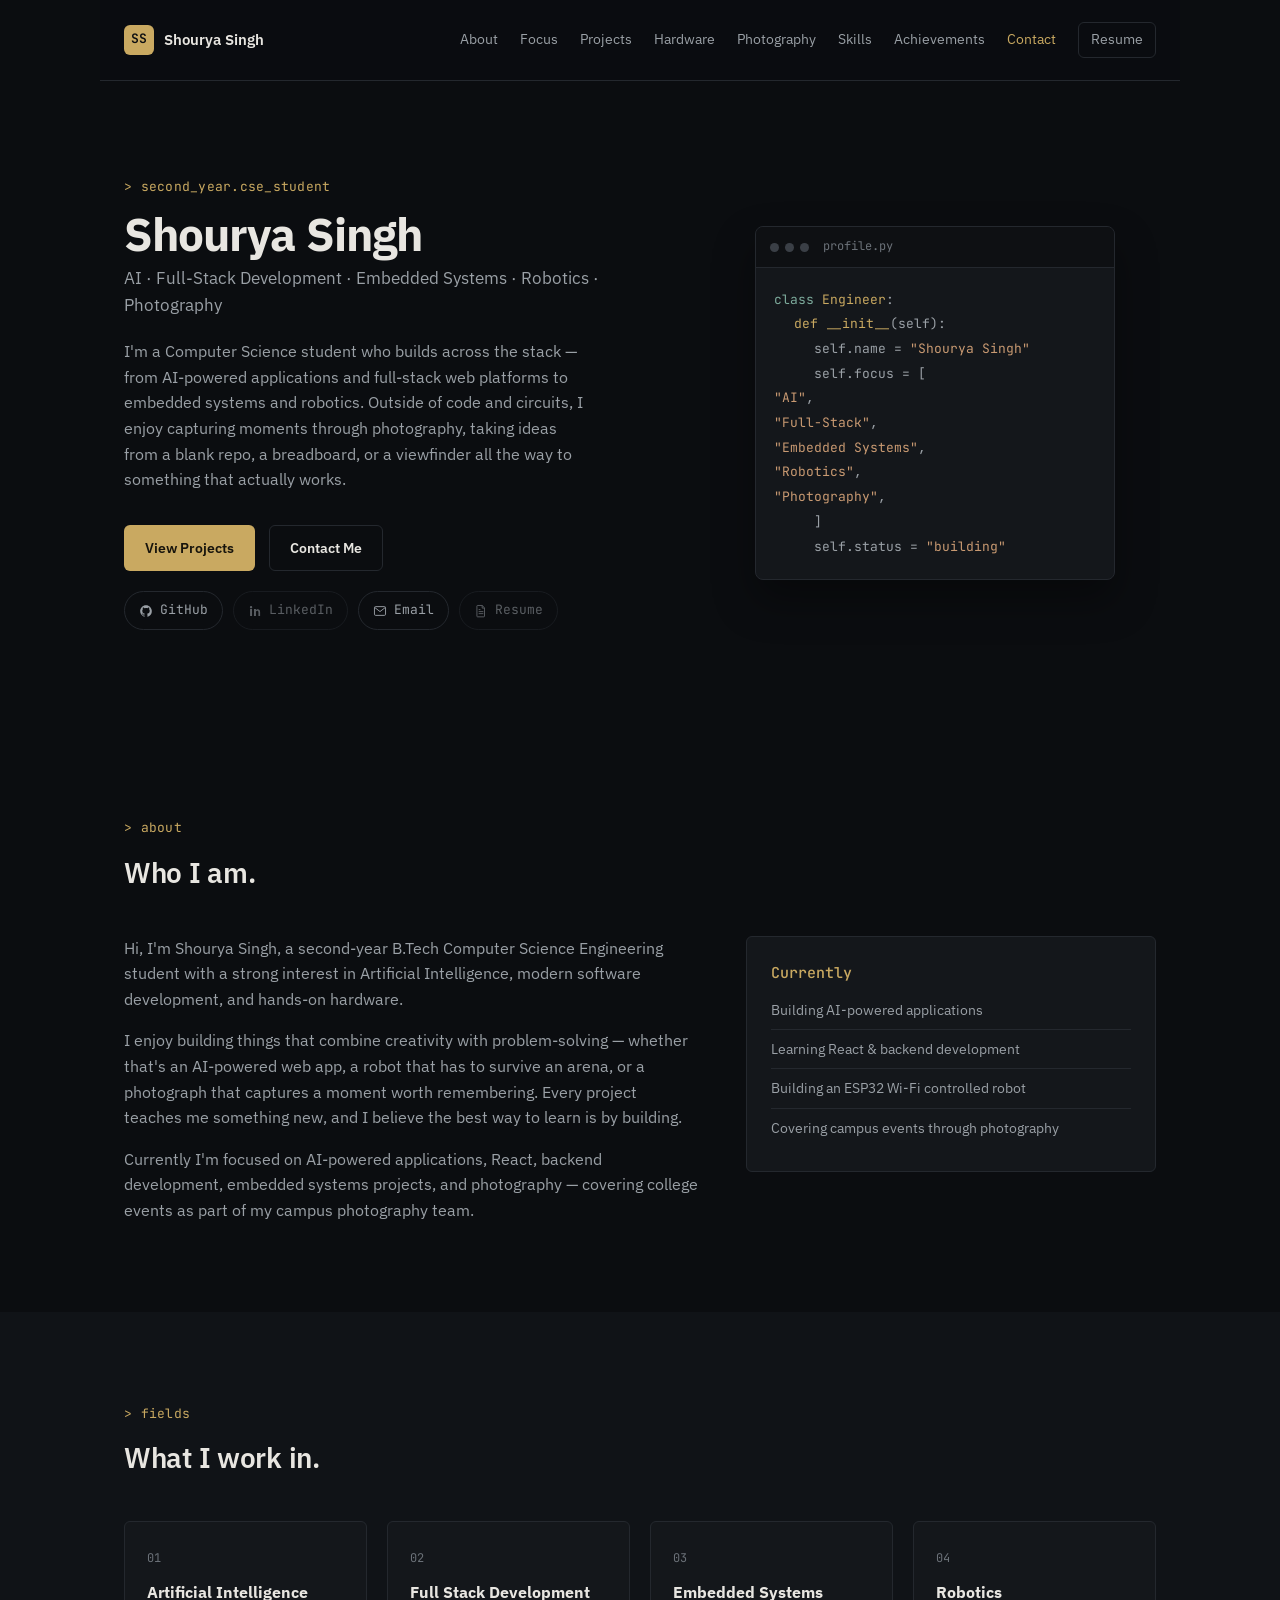
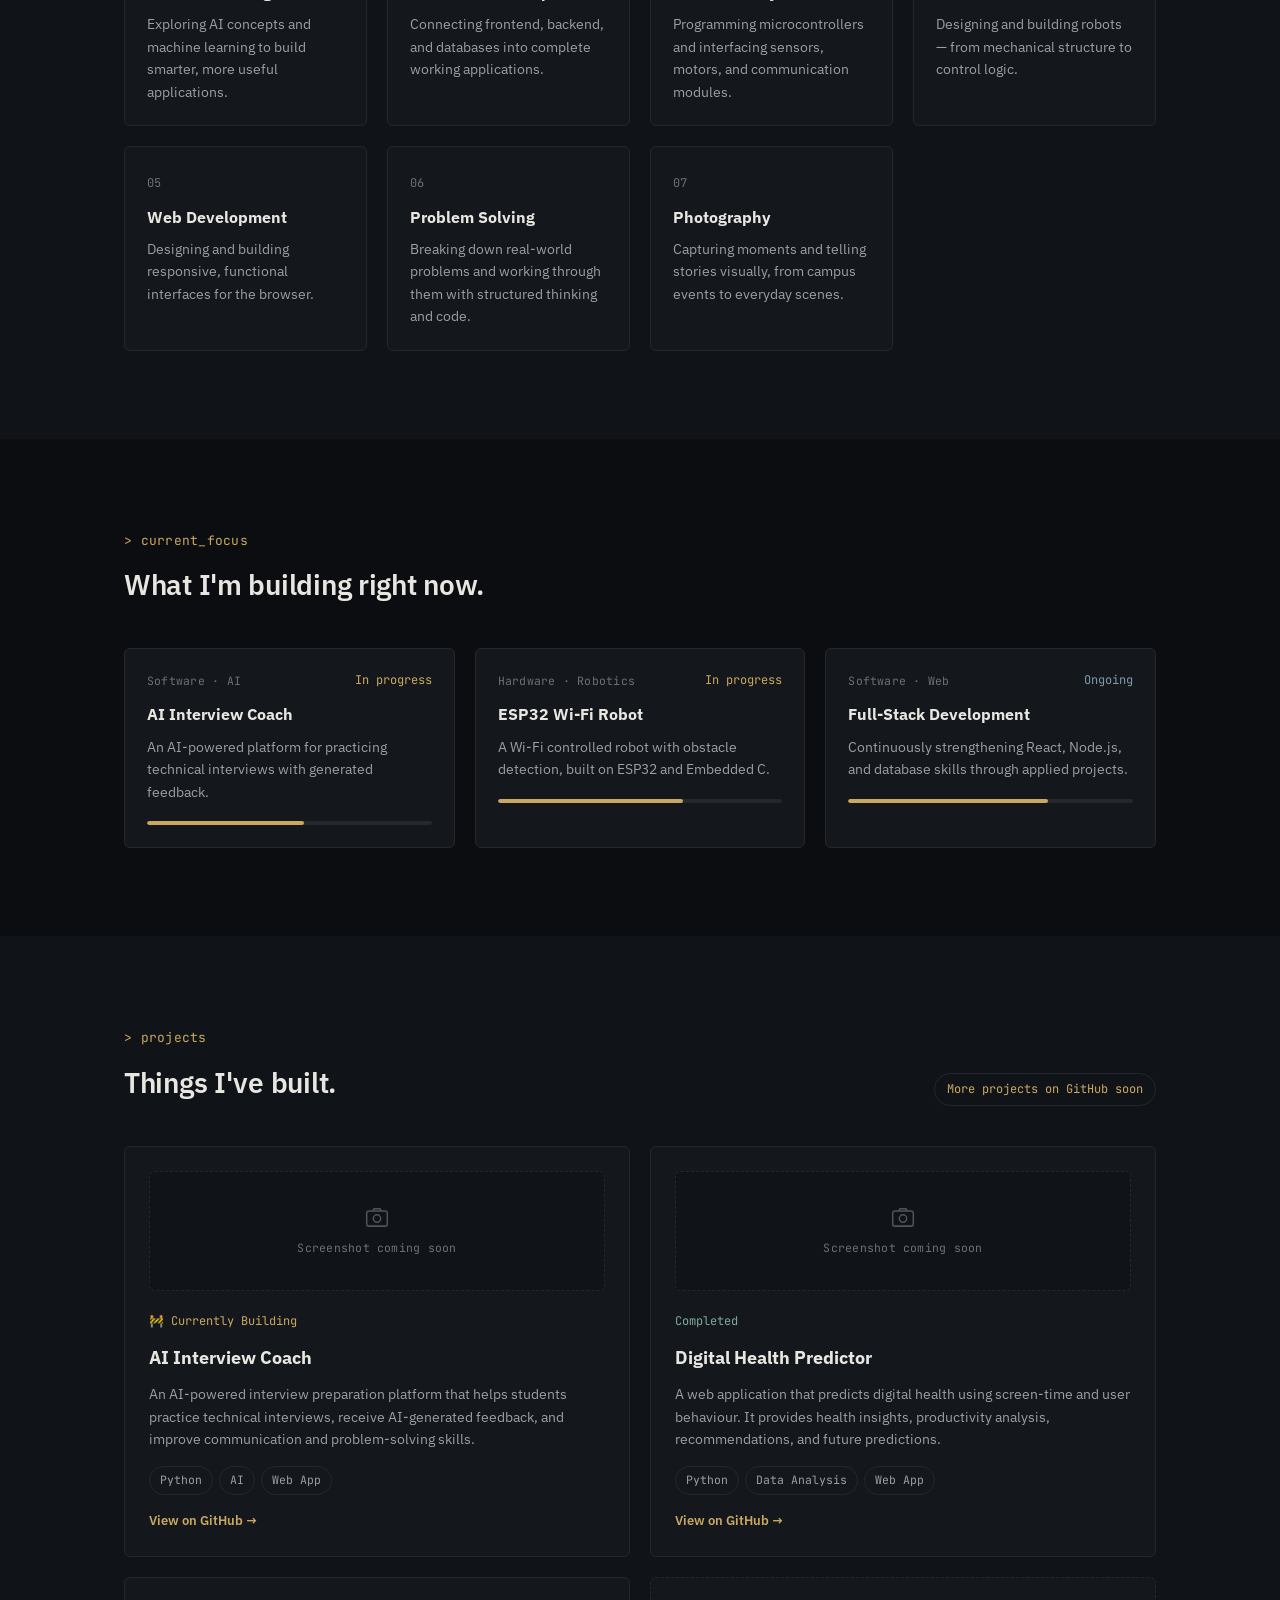
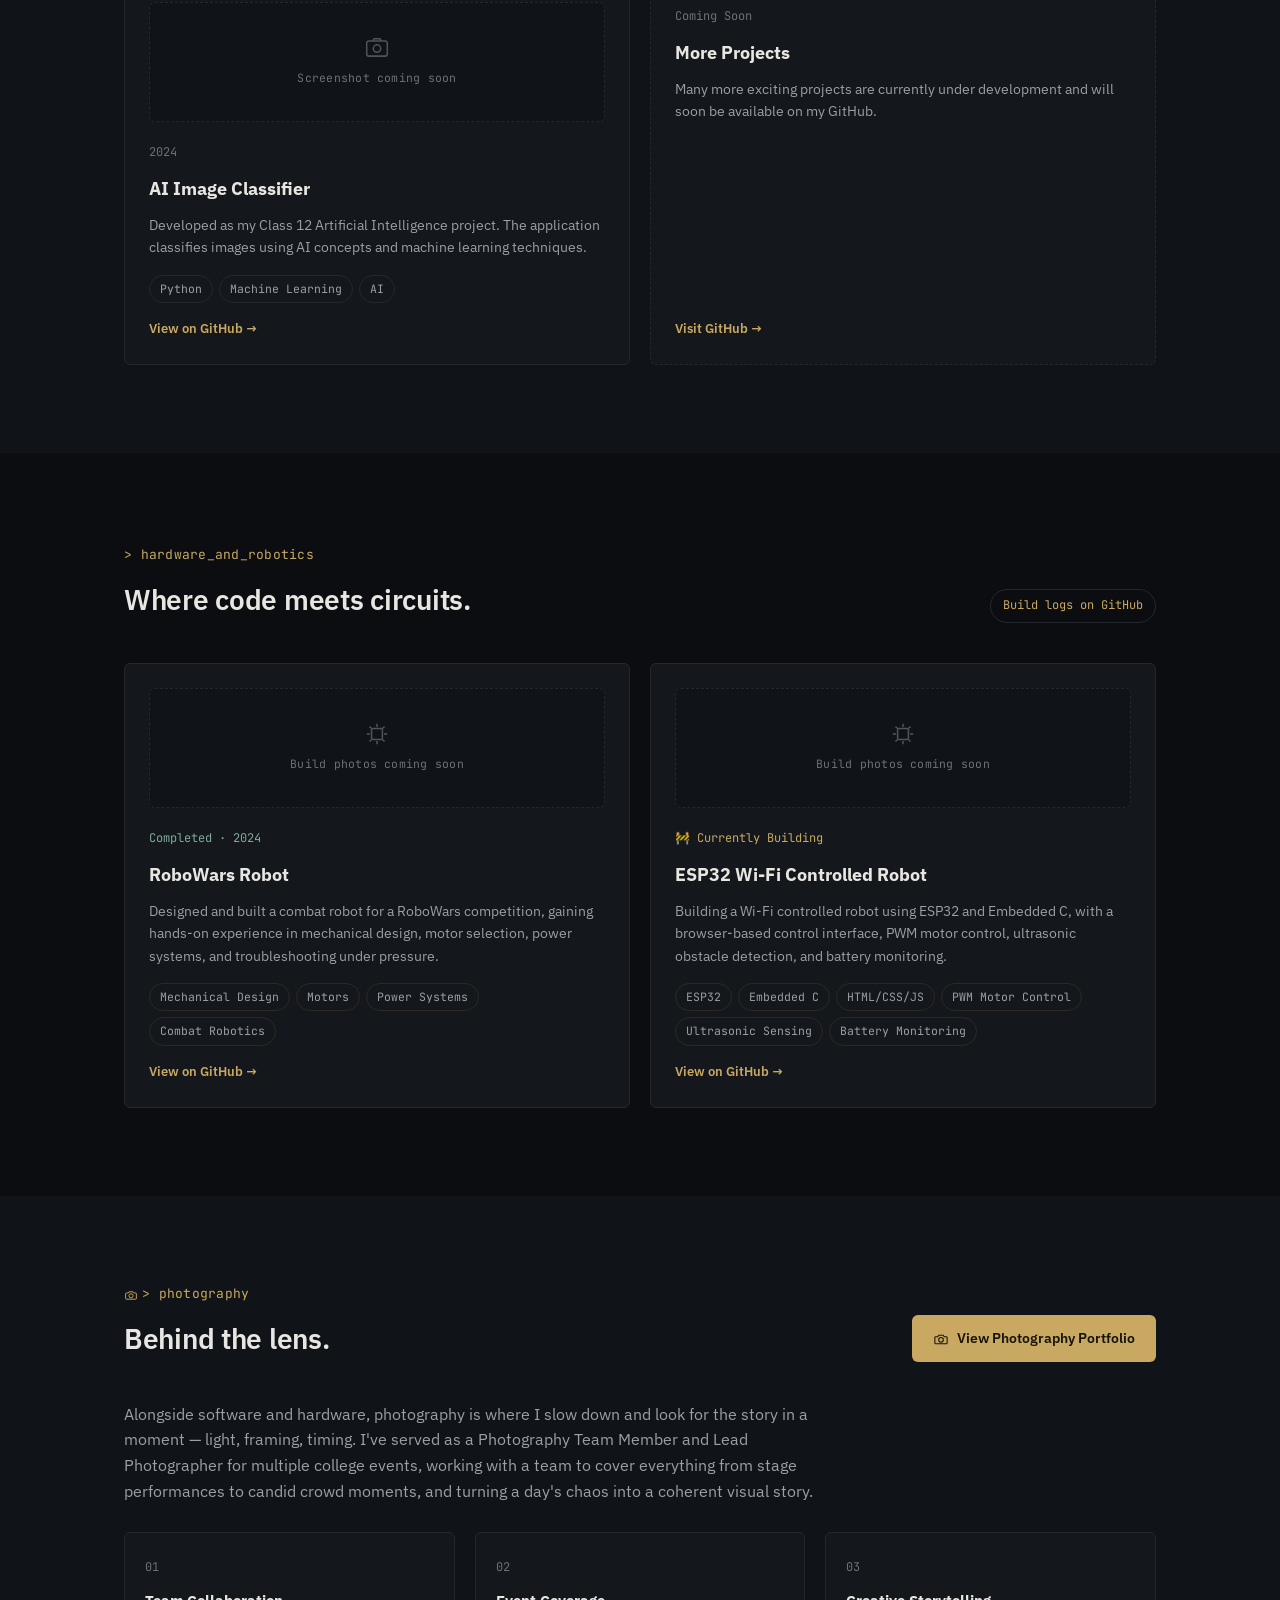
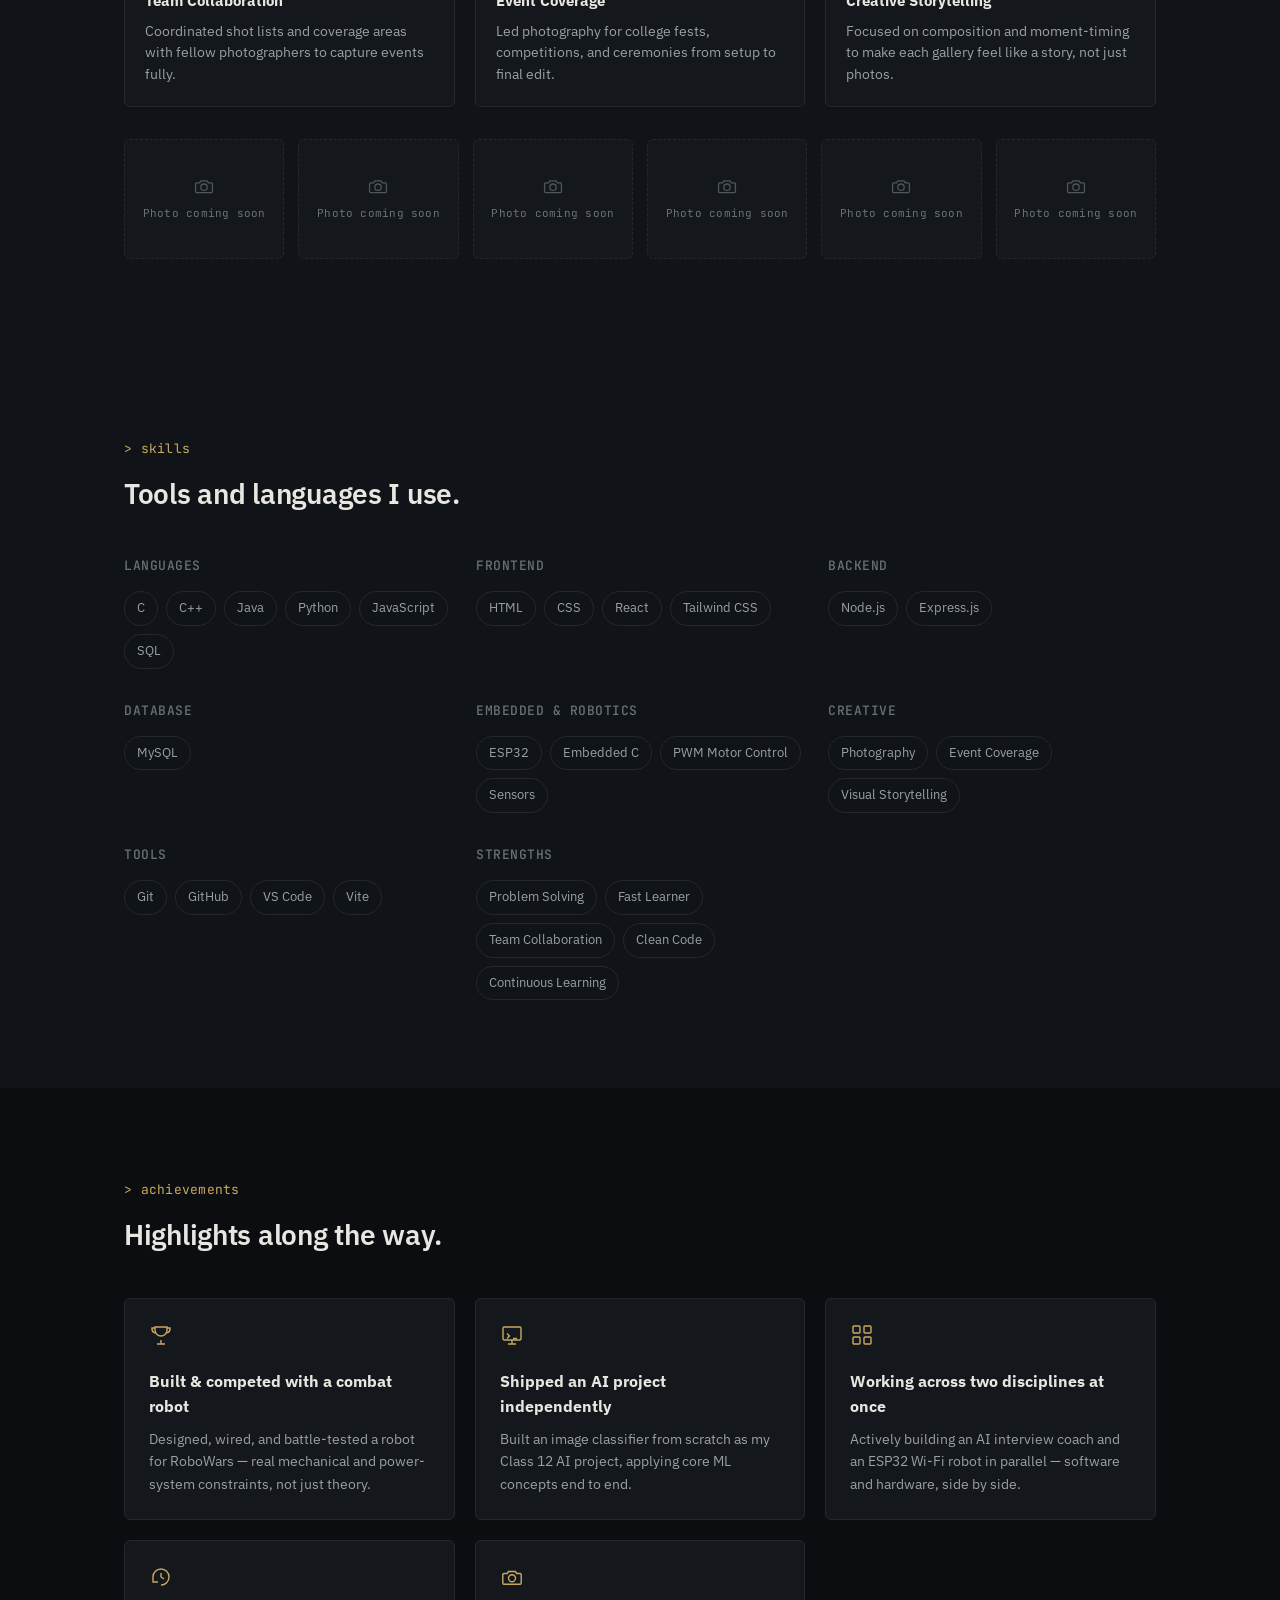
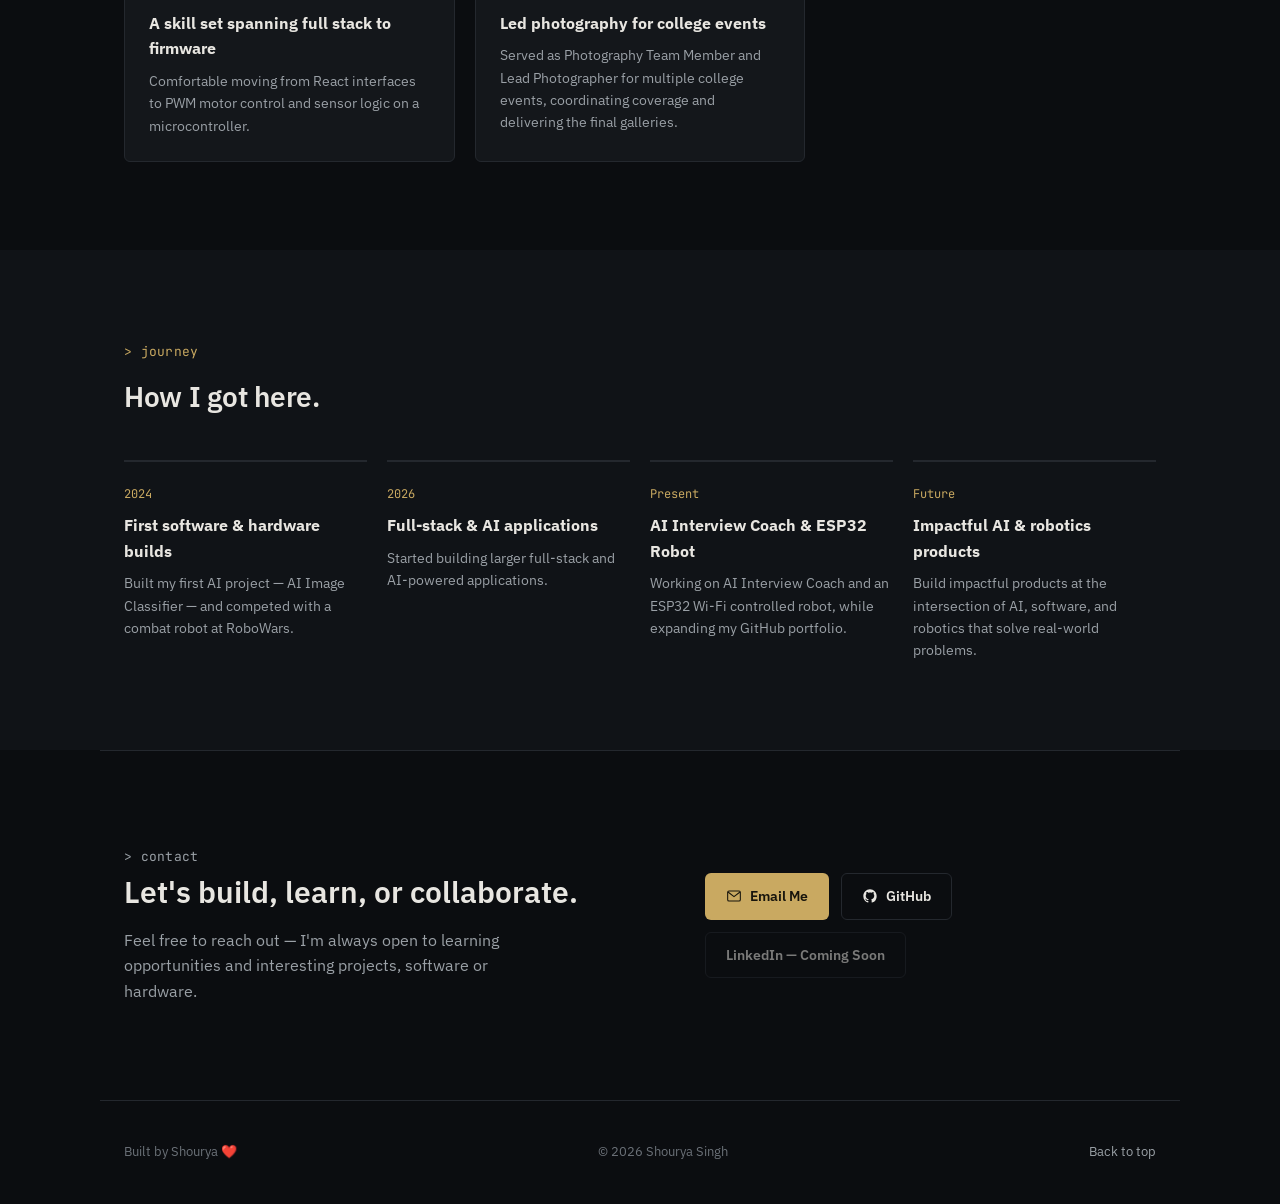
==== index.html @ d016f126 "Added Photography Portfolio pdf" ====
<!DOCTYPE html>
<html lang="en">
<head>
  <meta charset="UTF-8">
  <meta name="viewport" content="width=device-width, initial-scale=1.0">
  <meta name="description" content="Shourya Singh — AI, full-stack, embedded systems, robotics, and photography. B.Tech CSE student building software, hardware, and visual stories.">
  <title>Shourya Singh | Portfolio</title>
  <link rel="preconnect" href="https://fonts.googleapis.com">
  <link rel="preconnect" href="https://fonts.gstatic.com" crossorigin>
  <link href="https://fonts.googleapis.com/css2?family=JetBrains+Mono:wght@400;500;600&family=IBM+Plex+Sans:wght@400;500;600;700&display=swap" rel="stylesheet">
  <link rel="stylesheet" href="styles.css">
</head>
<body>
  <header class="site-header">
    <a class="brand" href="#top" aria-label="Go to home">
      <span class="brand-mark">SS</span>
      <span>Shourya Singh</span>
    </a>

    <button class="nav-toggle" type="button" aria-label="Open navigation" aria-expanded="false">
      <span></span>
      <span></span>
      <span></span>
    </button>

    <nav class="site-nav" aria-label="Primary navigation">
      <a href="#about" data-nav>About</a>
      <a href="#focus" data-nav>Focus</a>
      <a href="#projects" data-nav>Projects</a>
      <a href="#hardware" data-nav>Hardware</a>
      <a href="#photography" data-nav>Photography</a>
      <a href="#skills" data-nav>Skills</a>
      <a href="#achievements" data-nav>Achievements</a>
      <a href="#contact" data-nav>Contact</a>
      <a class="resume-link" href="#" aria-disabled="true" title="Resume coming soon">Resume</a>
    </nav>
  </header>

  <main id="top">
    <section class="hero section-band">
      <div class="hero-copy">
        <p class="eyebrow">&gt; second_year.cse_student</p>
        <h1>Shourya Singh</h1>
        <p class="hero-role">AI &middot; Full-Stack Development &middot; Embedded Systems &middot; Robotics &middot; Photography</p>
        <p class="hero-text">
          I'm a Computer Science student who builds across the stack — from AI-powered applications and
          full-stack web platforms to embedded systems and robotics. Outside of code and circuits, I enjoy
          capturing moments through photography, taking ideas from a blank repo, a breadboard, or a
          viewfinder all the way to something that actually works.
        </p>
        <div class="hero-actions">
          <a class="button primary" href="#projects">View Projects</a>
          <a class="button secondary" href="#contact">Contact Me</a>
        </div>
        <div class="hero-links">
          <a class="icon-button" href="https://github.com/shourya-builds" target="_blank" rel="noreferrer">
            <svg class="icon" viewBox="0 0 24 24" fill="currentColor" aria-hidden="true">
              <path d="M12 2C6.48 2 2 6.58 2 12.2c0 4.5 2.87 8.32 6.84 9.67.5.1.68-.22.68-.49 0-.24-.01-1.03-.01-1.87-2.78.61-3.37-1.21-3.37-1.21-.45-1.18-1.11-1.5-1.11-1.5-.9-.63.07-.62.07-.62 1 .07 1.53 1.05 1.53 1.05.89 1.56 2.34 1.11 2.91.85.09-.66.35-1.11.63-1.37-2.22-.26-4.55-1.14-4.55-5.06 0-1.12.39-2.03 1.03-2.75-.1-.26-.45-1.31.1-2.73 0 0 .84-.28 2.75 1.05a9.3 9.3 0 0 1 2.5-.35c.85 0 1.71.12 2.5.35 1.91-1.33 2.75-1.05 2.75-1.05.55 1.42.2 2.47.1 2.73.64.72 1.03 1.63 1.03 2.75 0 3.93-2.34 4.79-4.57 5.05.36.32.68.94.68 1.9 0 1.37-.01 2.47-.01 2.81 0 .27.18.6.69.49A10.03 10.03 0 0 0 22 12.2C22 6.58 17.52 2 12 2Z"></path>
            </svg>
            GitHub
          </a>
          <a class="icon-button" href="https://www.linkedin.com/" target="_blank" rel="noreferrer" aria-disabled="true" title="Coming soon">
            <svg class="icon" viewBox="0 0 24 24" fill="currentColor" aria-hidden="true">
              <path d="M6.94 8.5H3.56V20.5H6.94V8.5ZM5.25 3.5C4.14 3.5 3.25 4.4 3.25 5.5C3.25 6.6 4.14 7.5 5.25 7.5C6.36 7.5 7.25 6.6 7.25 5.5C7.25 4.4 6.36 3.5 5.25 3.5ZM20.75 20.5V13.9C20.75 10.6 19.2 9.1 16.9 9.1C15.15 9.1 14.13 10.05 13.63 10.95V8.5H10.25C10.29 9.32 10.25 20.5 10.25 20.5H13.63V13.9C13.63 13.55 13.66 13.2 13.77 12.95C14.06 12.25 14.72 11.53 15.83 11.53C17.29 11.53 17.87 12.62 17.87 14.22V20.5H20.75Z"></path>
            </svg>
            LinkedIn
          </a>
          <a class="icon-button" href="mailto:shourya8607@gmail.com">
            <svg class="icon" viewBox="0 0 24 24" fill="none" stroke="currentColor" stroke-width="1.6" aria-hidden="true">
              <rect x="2.5" y="4.5" width="19" height="15" rx="2"></rect>
              <path d="M3 6l9 7 9-7"></path>
            </svg>
            Email
          </a>
          <a class="icon-button" href="#" aria-disabled="true" title="Resume coming soon">
            <svg class="icon" viewBox="0 0 24 24" fill="none" stroke="currentColor" stroke-width="1.6" aria-hidden="true">
              <path d="M6 2.5h8l4 4V21a1 1 0 0 1-1 1H6a1 1 0 0 1-1-1V3.5a1 1 0 0 1 1-1Z"></path>
              <path d="M14 2.5V7h4"></path>
              <path d="M8 13h8M8 16.5h8M8 9.5h3"></path>
            </svg>
            Resume
          </a>
        </div>
      </div>

      <div class="hero-visual" aria-hidden="true">
        <div class="code-window">
          <div class="code-window-bar">
            <span class="dot"></span>
            <span class="dot"></span>
            <span class="dot"></span>
            <span class="code-window-title">profile.py</span>
          </div>
          <div class="code-window-body">
            <p><span class="tok-kw">class</span> <span class="tok-fn">Engineer</span>:</p>
            <p class="indent"><span class="tok-fn">def</span> <span class="tok-fn">__init__</span>(self):</p>
            <p class="indent-2">self.name = <span class="tok-str">"Shourya Singh"</span></p>
            <p class="indent-2">self.focus = [</p>
            <p class="indent-3"><span class="tok-str">"AI"</span>,</p>
            <p class="indent-3"><span class="tok-str">"Full-Stack"</span>,</p>
            <p class="indent-3"><span class="tok-str">"Embedded Systems"</span>,</p>
            <p class="indent-3"><span class="tok-str">"Robotics"</span>,</p>
            <p class="indent-3"><span class="tok-str">"Photography"</span>,</p>
            <p class="indent-2">]</p>
            <p class="indent-2">self.status = <span class="tok-str">"building"</span></p>
          </div>
        </div>
      </div>
    </section>

    <section class="section" id="about">
      <div class="section-heading">
        <p class="eyebrow">&gt; about</p>
        <h2>Who I am.</h2>
      </div>
      <div class="about-grid">
        <div class="about-main">
          <p>
            Hi, I'm Shourya Singh, a second-year B.Tech Computer Science Engineering student with a strong
            interest in Artificial Intelligence, modern software development, and hands-on hardware.
          </p>
          <p>
            I enjoy building things that combine creativity with problem-solving — whether that's an
            AI-powered web app, a robot that has to survive an arena, or a photograph that captures a
            moment worth remembering. Every project teaches me something new, and I believe the best way
            to learn is by building.
          </p>
          <p>
            Currently I'm focused on AI-powered applications, React, backend development, embedded systems
            projects, and photography — covering college events as part of my campus photography team.
          </p>
        </div>
        <div class="quick-card">
          <h3>Currently</h3>
          <ul>
            <li>Building AI-powered applications</li>
            <li>Learning React &amp; backend development</li>
            <li>Building an ESP32 Wi-Fi controlled robot</li>
            <li>Covering campus events through photography</li>
          </ul>
        </div>
      </div>
    </section>

    <section class="section muted" id="fields">
      <div class="section-heading">
        <p class="eyebrow">&gt; fields</p>
        <h2>What I work in.</h2>
      </div>
      <div class="field-grid">
        <article class="field-card">
          <span class="card-tag">01</span>
          <h3>Artificial Intelligence</h3>
          <p>Exploring AI concepts and machine learning to build smarter, more useful applications.</p>
        </article>
        <article class="field-card">
          <span class="card-tag">02</span>
          <h3>Full Stack Development</h3>
          <p>Connecting frontend, backend, and databases into complete working applications.</p>
        </article>
        <article class="field-card">
          <span class="card-tag">03</span>
          <h3>Embedded Systems</h3>
          <p>Programming microcontrollers and interfacing sensors, motors, and communication modules.</p>
        </article>
        <article class="field-card">
          <span class="card-tag">04</span>
          <h3>Robotics</h3>
          <p>Designing and building robots — from mechanical structure to control logic.</p>
        </article>
        <article class="field-card">
          <span class="card-tag">05</span>
          <h3>Web Development</h3>
          <p>Designing and building responsive, functional interfaces for the browser.</p>
        </article>
        <article class="field-card">
          <span class="card-tag">06</span>
          <h3>Problem Solving</h3>
          <p>Breaking down real-world problems and working through them with structured thinking and code.</p>
        </article>
        <article class="field-card">
          <span class="card-tag">07</span>
          <h3>Photography</h3>
          <p>Capturing moments and telling stories visually, from campus events to everyday scenes.</p>
        </article>
      </div>
    </section>

    <section class="section" id="focus">
      <div class="section-heading">
        <p class="eyebrow">&gt; current_focus</p>
        <h2>What I'm building right now.</h2>
      </div>
      <div class="focus-grid">
        <article class="focus-card">
          <div class="focus-top">
            <span class="focus-label">Software &middot; AI</span>
            <span class="project-status building">In progress</span>
          </div>
          <h3>AI Interview Coach</h3>
          <p>An AI-powered platform for practicing technical interviews with generated feedback.</p>
          <div class="focus-bar"><span style="width: 55%;"></span></div>
        </article>
        <article class="focus-card">
          <div class="focus-top">
            <span class="focus-label">Hardware &middot; Robotics</span>
            <span class="project-status building">In progress</span>
          </div>
          <h3>ESP32 Wi-Fi Robot</h3>
          <p>A Wi-Fi controlled robot with obstacle detection, built on ESP32 and Embedded C.</p>
          <div class="focus-bar"><span style="width: 65%;"></span></div>
        </article>
        <article class="focus-card">
          <div class="focus-top">
            <span class="focus-label">Software &middot; Web</span>
            <span class="project-status ongoing">Ongoing</span>
          </div>
          <h3>Full-Stack Development</h3>
          <p>Continuously strengthening React, Node.js, and database skills through applied projects.</p>
          <div class="focus-bar"><span style="width: 70%;"></span></div>
        </article>
      </div>
    </section>

    <section class="section muted" id="projects">
      <div class="section-heading split-heading">
        <div>
          <p class="eyebrow">&gt; projects</p>
          <h2>Things I've built.</h2>
        </div>
        <div class="coming-soon-badge">More projects on GitHub soon</div>
      </div>

      <div class="project-grid">
        <article class="project-card">
          <div class="project-media" aria-hidden="true">
            <svg class="icon" viewBox="0 0 24 24" fill="none" stroke="currentColor" stroke-width="1.4" aria-hidden="true">
              <rect x="2.5" y="5.5" width="19" height="14" rx="2"></rect>
              <circle cx="12" cy="12.5" r="3.4"></circle>
              <path d="M8 5.5l1.3-2h5.4l1.3 2"></path>
            </svg>
            <span>Screenshot coming soon</span>
          </div>
          <div class="project-topline">
            <span class="project-status building">🚧 Currently Building</span>
          </div>
          <h3>AI Interview Coach</h3>
          <p>
            An AI-powered interview preparation platform that helps students practice technical interviews,
            receive AI-generated feedback, and improve communication and problem-solving skills.
          </p>
          <div class="tag-row">
            <span>Python</span>
            <span>AI</span>
            <span>Web App</span>
          </div>
          <a class="project-link" href="https://github.com/shourya-builds" target="_blank" rel="noreferrer">View on GitHub →</a>
        </article>

        <article class="project-card">
          <div class="project-media" aria-hidden="true">
            <svg class="icon" viewBox="0 0 24 24" fill="none" stroke="currentColor" stroke-width="1.4" aria-hidden="true">
              <rect x="2.5" y="5.5" width="19" height="14" rx="2"></rect>
              <circle cx="12" cy="12.5" r="3.4"></circle>
              <path d="M8 5.5l1.3-2h5.4l1.3 2"></path>
            </svg>
            <span>Screenshot coming soon</span>
          </div>
          <div class="project-topline">
            <span class="project-status done">Completed</span>
          </div>
          <h3>Digital Health Predictor</h3>
          <p>
            A web application that predicts digital health using screen-time and user behaviour. It provides
            health insights, productivity analysis, recommendations, and future predictions.
          </p>
          <div class="tag-row">
            <span>Python</span>
            <span>Data Analysis</span>
            <span>Web App</span>
          </div>
          <a class="project-link" href="https://github.com/shourya-builds" target="_blank" rel="noreferrer">View on GitHub →</a>
        </article>

        <article class="project-card">
          <div class="project-media" aria-hidden="true">
            <svg class="icon" viewBox="0 0 24 24" fill="none" stroke="currentColor" stroke-width="1.4" aria-hidden="true">
              <rect x="2.5" y="5.5" width="19" height="14" rx="2"></rect>
              <circle cx="12" cy="12.5" r="3.4"></circle>
              <path d="M8 5.5l1.3-2h5.4l1.3 2"></path>
            </svg>
            <span>Screenshot coming soon</span>
          </div>
          <div class="project-topline">
            <span class="project-status">2024</span>
          </div>
          <h3>AI Image Classifier</h3>
          <p>
            Developed as my Class 12 Artificial Intelligence project. The application classifies images using
            AI concepts and machine learning techniques.
          </p>
          <div class="tag-row">
            <span>Python</span>
            <span>Machine Learning</span>
            <span>AI</span>
          </div>
          <a class="project-link" href="https://github.com/shourya-builds" target="_blank" rel="noreferrer">View on GitHub →</a>
        </article>

        <article class="project-card project-card-muted">
          <div class="project-topline">
            <span class="project-status">Coming Soon</span>
          </div>
          <h3>More Projects</h3>
          <p>
            Many more exciting projects are currently under development and will soon be available on my GitHub.
          </p>
          <a class="project-link" href="https://github.com/shourya-builds" target="_blank" rel="noreferrer">Visit GitHub →</a>
        </article>
      </div>
    </section>

    <section class="section" id="hardware">
      <div class="section-heading split-heading">
        <div>
          <p class="eyebrow">&gt; hardware_and_robotics</p>
          <h2>Where code meets circuits.</h2>
        </div>
        <div class="coming-soon-badge">Build logs on GitHub</div>
      </div>

      <div class="project-grid">
        <article class="project-card hardware-card">
          <div class="project-media" aria-hidden="true">
            <svg class="icon" viewBox="0 0 24 24" fill="none" stroke="currentColor" stroke-width="1.4" aria-hidden="true">
              <rect x="7" y="7" width="10" height="10" rx="1.2"></rect>
              <path d="M12 2.5v3M12 18.5v3M2.5 12h3M18.5 12h3M5 5l2 2M17 17l2 2M19 5l-2 2M7 17l-2 2"></path>
            </svg>
            <span>Build photos coming soon</span>
          </div>
          <div class="project-topline">
            <span class="project-status done">Completed &middot; 2024</span>
          </div>
          <h3>RoboWars Robot</h3>
          <p>
            Designed and built a combat robot for a RoboWars competition, gaining hands-on experience in
            mechanical design, motor selection, power systems, and troubleshooting under pressure.
          </p>
          <div class="tag-row">
            <span>Mechanical Design</span>
            <span>Motors</span>
            <span>Power Systems</span>
            <span>Combat Robotics</span>
          </div>
          <a class="project-link" href="https://github.com/shourya-builds" target="_blank" rel="noreferrer">View on GitHub →</a>
        </article>

        <article class="project-card hardware-card">
          <div class="project-media" aria-hidden="true">
            <svg class="icon" viewBox="0 0 24 24" fill="none" stroke="currentColor" stroke-width="1.4" aria-hidden="true">
              <rect x="7" y="7" width="10" height="10" rx="1.2"></rect>
              <path d="M12 2.5v3M12 18.5v3M2.5 12h3M18.5 12h3M5 5l2 2M17 17l2 2M19 5l-2 2M7 17l-2 2"></path>
            </svg>
            <span>Build photos coming soon</span>
          </div>
          <div class="project-topline">
            <span class="project-status building">🚧 Currently Building</span>
          </div>
          <h3>ESP32 Wi-Fi Controlled Robot</h3>
          <p>
            Building a Wi-Fi controlled robot using ESP32 and Embedded C, with a browser-based control
            interface, PWM motor control, ultrasonic obstacle detection, and battery monitoring.
          </p>
          <div class="tag-row">
            <span>ESP32</span>
            <span>Embedded C</span>
            <span>HTML/CSS/JS</span>
            <span>PWM Motor Control</span>
            <span>Ultrasonic Sensing</span>
            <span>Battery Monitoring</span>
          </div>
          <a class="project-link" href="https://github.com/shourya-builds" target="_blank" rel="noreferrer">View on GitHub →</a>
        </article>
      </div>
    </section>

    <section class="section muted" id="photography">
      <div class="section-heading split-heading">
        <div>
          <p class="eyebrow">
            <svg class="icon eyebrow-icon" viewBox="0 0 24 24" fill="none" stroke="currentColor" stroke-width="1.6" aria-hidden="true">
              <path d="M4 8.5h3.2l1.3-2h6.9l1.3 2H20a1.2 1.2 0 0 1 1.2 1.2V18a1.2 1.2 0 0 1-1.2 1.2H4A1.2 1.2 0 0 1 2.8 18V9.7A1.2 1.2 0 0 1 4 8.5Z"></path>
              <circle cx="12" cy="13.3" r="3.5"></circle>
            </svg>
            &gt; photography
          </p>
          <h2>Behind the lens.</h2>
        </div>
        <a class="button primary"
   href="Photography%20Portfolio.pdf"
   target="_blank"
   rel="noopener noreferrer">
          <svg class="icon" viewBox="0 0 24 24" fill="none" stroke="currentColor" stroke-width="1.6" aria-hidden="true">
            <path d="M4 8.5h3.2l1.3-2h6.9l1.3 2H20a1.2 1.2 0 0 1 1.2 1.2V18a1.2 1.2 0 0 1-1.2 1.2H4A1.2 1.2 0 0 1 2.8 18V9.7A1.2 1.2 0 0 1 4 8.5Z"></path>
            <circle cx="12" cy="13.3" r="3.5"></circle>
          </svg>
          View Photography Portfolio
        </a>
      </div>

      <div class="photo-intro">
        <p>
          Alongside software and hardware, photography is where I slow down and look for the story in a
          moment — light, framing, timing. I've served as a Photography Team Member and Lead Photographer
          for multiple college events, working with a team to cover everything from stage performances to
          candid crowd moments, and turning a day's chaos into a coherent visual story.
        </p>
        <div class="photo-highlights">
          <div class="photo-highlight">
            <span class="card-tag">01</span>
            <h3>Team Collaboration</h3>
            <p>Coordinated shot lists and coverage areas with fellow photographers to capture events fully.</p>
          </div>
          <div class="photo-highlight">
            <span class="card-tag">02</span>
            <h3>Event Coverage</h3>
            <p>Led photography for college fests, competitions, and ceremonies from setup to final edit.</p>
          </div>
          <div class="photo-highlight">
            <span class="card-tag">03</span>
            <h3>Creative Storytelling</h3>
            <p>Focused on composition and moment-timing to make each gallery feel like a story, not just photos.</p>
          </div>
        </div>
      </div>

      <div class="photo-gallery" aria-label="Photography preview gallery">
        <div class="photo-tile">
          <svg class="icon" viewBox="0 0 24 24" fill="none" stroke="currentColor" stroke-width="1.4" aria-hidden="true">
            <path d="M4 8.5h3.2l1.3-2h6.9l1.3 2H20a1.2 1.2 0 0 1 1.2 1.2V18a1.2 1.2 0 0 1-1.2 1.2H4A1.2 1.2 0 0 1 2.8 18V9.7A1.2 1.2 0 0 1 4 8.5Z"></path>
            <circle cx="12" cy="13.3" r="3.5"></circle>
          </svg>
          <span>Photo coming soon</span>
        </div>
        <div class="photo-tile">
          <svg class="icon" viewBox="0 0 24 24" fill="none" stroke="currentColor" stroke-width="1.4" aria-hidden="true">
            <path d="M4 8.5h3.2l1.3-2h6.9l1.3 2H20a1.2 1.2 0 0 1 1.2 1.2V18a1.2 1.2 0 0 1-1.2 1.2H4A1.2 1.2 0 0 1 2.8 18V9.7A1.2 1.2 0 0 1 4 8.5Z"></path>
            <circle cx="12" cy="13.3" r="3.5"></circle>
          </svg>
          <span>Photo coming soon</span>
        </div>
        <div class="photo-tile">
          <svg class="icon" viewBox="0 0 24 24" fill="none" stroke="currentColor" stroke-width="1.4" aria-hidden="true">
            <path d="M4 8.5h3.2l1.3-2h6.9l1.3 2H20a1.2 1.2 0 0 1 1.2 1.2V18a1.2 1.2 0 0 1-1.2 1.2H4A1.2 1.2 0 0 1 2.8 18V9.7A1.2 1.2 0 0 1 4 8.5Z"></path>
            <circle cx="12" cy="13.3" r="3.5"></circle>
          </svg>
          <span>Photo coming soon</span>
        </div>
        <div class="photo-tile">
          <svg class="icon" viewBox="0 0 24 24" fill="none" stroke="currentColor" stroke-width="1.4" aria-hidden="true">
            <path d="M4 8.5h3.2l1.3-2h6.9l1.3 2H20a1.2 1.2 0 0 1 1.2 1.2V18a1.2 1.2 0 0 1-1.2 1.2H4A1.2 1.2 0 0 1 2.8 18V9.7A1.2 1.2 0 0 1 4 8.5Z"></path>
            <circle cx="12" cy="13.3" r="3.5"></circle>
          </svg>
          <span>Photo coming soon</span>
        </div>
        <div class="photo-tile">
          <svg class="icon" viewBox="0 0 24 24" fill="none" stroke="currentColor" stroke-width="1.4" aria-hidden="true">
            <path d="M4 8.5h3.2l1.3-2h6.9l1.3 2H20a1.2 1.2 0 0 1 1.2 1.2V18a1.2 1.2 0 0 1-1.2 1.2H4A1.2 1.2 0 0 1 2.8 18V9.7A1.2 1.2 0 0 1 4 8.5Z"></path>
            <circle cx="12" cy="13.3" r="3.5"></circle>
          </svg>
          <span>Photo coming soon</span>
        </div>
        <div class="photo-tile">
          <svg class="icon" viewBox="0 0 24 24" fill="none" stroke="currentColor" stroke-width="1.4" aria-hidden="true">
            <path d="M4 8.5h3.2l1.3-2h6.9l1.3 2H20a1.2 1.2 0 0 1 1.2 1.2V18a1.2 1.2 0 0 1-1.2 1.2H4A1.2 1.2 0 0 1 2.8 18V9.7A1.2 1.2 0 0 1 4 8.5Z"></path>
            <circle cx="12" cy="13.3" r="3.5"></circle>
          </svg>
          <span>Photo coming soon</span>
        </div>
      </div>
    </section>

    <section class="section muted" id="skills">
      <div class="section-heading">
        <p class="eyebrow">&gt; skills</p>
        <h2>Tools and languages I use.</h2>
      </div>

      <div class="skills-layout">
        <div class="skill-column">
          <h3>Languages</h3>
          <div class="pill-row">
            <span>C</span>
            <span>C++</span>
            <span>Java</span>
            <span>Python</span>
            <span>JavaScript</span>
            <span>SQL</span>
          </div>
        </div>
        <div class="skill-column">
          <h3>Frontend</h3>
          <div class="pill-row">
            <span>HTML</span>
            <span>CSS</span>
            <span>React</span>
            <span>Tailwind CSS</span>
          </div>
        </div>
        <div class="skill-column">
          <h3>Backend</h3>
          <div class="pill-row">
            <span>Node.js</span>
            <span>Express.js</span>
          </div>
        </div>
        <div class="skill-column">
          <h3>Database</h3>
          <div class="pill-row">
            <span>MySQL</span>
          </div>
        </div>
        <div class="skill-column">
          <h3>Embedded &amp; Robotics</h3>
          <div class="pill-row">
            <span>ESP32</span>
            <span>Embedded C</span>
            <span>PWM Motor Control</span>
            <span>Sensors</span>
          </div>
        </div>
        <div class="skill-column">
          <h3>Creative</h3>
          <div class="pill-row">
            <span>Photography</span>
            <span>Event Coverage</span>
            <span>Visual Storytelling</span>
          </div>
        </div>
        <div class="skill-column">
          <h3>Tools</h3>
          <div class="pill-row">
            <span>Git</span>
            <span>GitHub</span>
            <span>VS Code</span>
            <span>Vite</span>
          </div>
        </div>
        <div class="skill-column">
          <h3>Strengths</h3>
          <div class="pill-row">
            <span>Problem Solving</span>
            <span>Fast Learner</span>
            <span>Team Collaboration</span>
            <span>Clean Code</span>
            <span>Continuous Learning</span>
          </div>
        </div>
      </div>
    </section>

    <section class="section" id="achievements">
      <div class="section-heading">
        <p class="eyebrow">&gt; achievements</p>
        <h2>Highlights along the way.</h2>
      </div>
      <div class="achievement-grid">
        <article class="achievement-card">
          <svg class="icon achievement-icon" viewBox="0 0 24 24" fill="none" stroke="currentColor" stroke-width="1.4" aria-hidden="true">
            <path d="M8 21h8M12 17v4M6 4h12v3a6 6 0 0 1-12 0V4Z"></path>
            <path d="M6 5H3v1a4 4 0 0 0 3 3.87M18 5h3v1a4 4 0 0 1-3 3.87"></path>
          </svg>
          <h3>Built &amp; competed with a combat robot</h3>
          <p>Designed, wired, and battle-tested a robot for RoboWars — real mechanical and power-system constraints, not just theory.</p>
        </article>
        <article class="achievement-card">
          <svg class="icon achievement-icon" viewBox="0 0 24 24" fill="none" stroke="currentColor" stroke-width="1.4" aria-hidden="true">
            <rect x="3" y="4" width="18" height="13" rx="1.5"></rect>
            <path d="M8 21h8M12 17v4"></path>
            <path d="M7 10.5l2.5 2.5L7 15.5M13 15.5h4"></path>
          </svg>
          <h3>Shipped an AI project independently</h3>
          <p>Built an image classifier from scratch as my Class 12 AI project, applying core ML concepts end to end.</p>
        </article>
        <article class="achievement-card">
          <svg class="icon achievement-icon" viewBox="0 0 24 24" fill="none" stroke="currentColor" stroke-width="1.4" aria-hidden="true">
            <rect x="3" y="3" width="7" height="7" rx="1"></rect>
            <rect x="14" y="3" width="7" height="7" rx="1"></rect>
            <rect x="3" y="14" width="7" height="7" rx="1"></rect>
            <rect x="14" y="14" width="7" height="7" rx="1"></rect>
          </svg>
          <h3>Working across two disciplines at once</h3>
          <p>Actively building an AI interview coach and an ESP32 Wi-Fi robot in parallel — software and hardware, side by side.</p>
        </article>
        <article class="achievement-card">
          <svg class="icon achievement-icon" viewBox="0 0 24 24" fill="none" stroke="currentColor" stroke-width="1.4" aria-hidden="true">
            <path d="M4 12a8 8 0 1 1 8 8"></path>
            <path d="M4 12v5h5"></path>
            <path d="M12 8v4l3 2"></path>
          </svg>
          <h3>A skill set spanning full stack to firmware</h3>
          <p>Comfortable moving from React interfaces to PWM motor control and sensor logic on a microcontroller.</p>
        </article>
        <article class="achievement-card">
          <svg class="icon achievement-icon" viewBox="0 0 24 24" fill="none" stroke="currentColor" stroke-width="1.4" aria-hidden="true">
            <path d="M4 8.5h3.2l1.3-2h6.9l1.3 2H20a1.2 1.2 0 0 1 1.2 1.2V18a1.2 1.2 0 0 1-1.2 1.2H4A1.2 1.2 0 0 1 2.8 18V9.7A1.2 1.2 0 0 1 4 8.5Z"></path>
            <circle cx="12" cy="13.3" r="3.5"></circle>
          </svg>
          <h3>Led photography for college events</h3>
          <p>Served as Photography Team Member and Lead Photographer for multiple college events, coordinating coverage and delivering the final galleries.</p>
        </article>
      </div>
    </section>

    <section class="section muted" id="journey">
      <div class="section-heading">
        <p class="eyebrow">&gt; journey</p>
        <h2>How I got here.</h2>
      </div>

      <div class="timeline">
        <article>
          <span>2024</span>
          <h3>First software &amp; hardware builds</h3>
          <p>Built my first AI project — AI Image Classifier — and competed with a combat robot at RoboWars.</p>
        </article>
        <article>
          <span>2026</span>
          <h3>Full-stack &amp; AI applications</h3>
          <p>Started building larger full-stack and AI-powered applications.</p>
        </article>
        <article>
          <span>Present</span>
          <h3>AI Interview Coach &amp; ESP32 Robot</h3>
          <p>Working on AI Interview Coach and an ESP32 Wi-Fi controlled robot, while expanding my GitHub portfolio.</p>
        </article>
        <article>
          <span>Future</span>
          <h3>Impactful AI &amp; robotics products</h3>
          <p>Build impactful products at the intersection of AI, software, and robotics that solve real-world problems.</p>
        </article>
      </div>
    </section>

    <section class="contact section-band" id="contact">
      <div>
        <p class="eyebrow">&gt; contact</p>
        <h2>Let's build, learn, or collaborate.</h2>
        <p>
          Feel free to reach out — I'm always open to learning opportunities and interesting projects,
          software or hardware.
        </p>
      </div>
      <div class="contact-actions">
        <a class="button primary" href="mailto:shourya8607@gmail.com">
          <svg class="icon" viewBox="0 0 24 24" fill="none" stroke="currentColor" stroke-width="1.6" aria-hidden="true">
            <rect x="2.5" y="4.5" width="19" height="15" rx="2"></rect>
            <path d="M3 6l9 7 9-7"></path>
          </svg>
          Email Me
        </a>
        <a class="button secondary" href="https://github.com/shourya-builds" target="_blank" rel="noreferrer">
          <svg class="icon" viewBox="0 0 24 24" fill="currentColor" aria-hidden="true">
            <path d="M12 2C6.48 2 2 6.58 2 12.2c0 4.5 2.87 8.32 6.84 9.67.5.1.68-.22.68-.49 0-.24-.01-1.03-.01-1.87-2.78.61-3.37-1.21-3.37-1.21-.45-1.18-1.11-1.5-1.11-1.5-.9-.63.07-.62.07-.62 1 .07 1.53 1.05 1.53 1.05.89 1.56 2.34 1.11 2.91.85.09-.66.35-1.11.63-1.37-2.22-.26-4.55-1.14-4.55-5.06 0-1.12.39-2.03 1.03-2.75-.1-.26-.45-1.31.1-2.73 0 0 .84-.28 2.75 1.05a9.3 9.3 0 0 1 2.5-.35c.85 0 1.71.12 2.5.35 1.91-1.33 2.75-1.05 2.75-1.05.55 1.42.2 2.47.1 2.73.64.72 1.03 1.63 1.03 2.75 0 3.93-2.34 4.79-4.57 5.05.36.32.68.94.68 1.9 0 1.37-.01 2.47-.01 2.81 0 .27.18.6.69.49A10.03 10.03 0 0 0 22 12.2C22 6.58 17.52 2 12 2Z"></path>
          </svg>
          GitHub
        </a>
        <span class="button secondary disabled" aria-disabled="true">LinkedIn — Coming Soon</span>
      </div>
    </section>
  </main>

  <footer class="site-footer">
    <p>Built by Shourya ❤️</p>
    <p>© 2026 Shourya Singh</p>
    <a href="#top">Back to top</a>
  </footer>

  <script src="script.js"></script>
</body>
</html>
---- styles.css ----
/* ============================
   Tokens
============================ */
:root {
  --bg: #0b0d10;
  --bg-alt: #101317;
  --panel: #14171b;
  --panel-border: #24282e;
  --text: #e8e6e1;
  --text-muted: #9aa0a6;
  --text-faint: #6b7178;
  --accent: #c9a961;
  --accent-dim: #a68c52;
  --accent-soft: rgba(201, 169, 97, 0.12);
  --mono: 'JetBrains Mono', 'SFMono-Regular', Consolas, monospace;
  --sans: 'IBM Plex Sans', -apple-system, BlinkMacSystemFont, 'Segoe UI', sans-serif;
  --radius: 6px;
  --max-width: 1080px;
  --transition: 160ms ease;
}

* { box-sizing: border-box; }

html {
  scroll-behavior: smooth;
}

@media (prefers-reduced-motion: reduce) {
  html { scroll-behavior: auto; }
  * { animation: none !important; transition: none !important; }
}

body {
  margin: 0;
  background: var(--bg);
  color: var(--text);
  font-family: var(--sans);
  font-size: 16px;
  line-height: 1.6;
  -webkit-font-smoothing: antialiased;
}

a {
  color: inherit;
  text-decoration: none;
}

ul { margin: 0; padding: 0; list-style: none; }

img { max-width: 100%; display: block; }

::selection {
  background: var(--accent-soft);
  color: var(--text);
}

:focus-visible {
  outline: 2px solid var(--accent);
  outline-offset: 3px;
}

/* ============================
   Layout helpers
============================ */
.section,
.section-band,
.site-header,
.site-footer {
  max-width: var(--max-width);
  margin: 0 auto;
  padding-left: 24px;
  padding-right: 24px;
}

.section {
  padding-top: 88px;
  padding-bottom: 88px;
}

.section.muted {
  background: var(--bg-alt);
  max-width: none;
  padding-left: 0;
  padding-right: 0;
}

.section.muted > * {
  max-width: var(--max-width);
  margin-left: auto;
  margin-right: auto;
  padding-left: 24px;
  padding-right: 24px;
}

.eyebrow {
  font-family: var(--mono);
  font-size: 13px;
  color: var(--accent);
  letter-spacing: 0.02em;
  margin: 0 0 12px;
}

.section-heading h2 {
  font-size: 28px;
  margin: 0;
  font-weight: 600;
  letter-spacing: -0.01em;
}

.split-heading {
  display: flex;
  align-items: flex-end;
  justify-content: space-between;
  gap: 24px;
  flex-wrap: wrap;
  margin-bottom: 40px;
}

.section-heading {
  margin-bottom: 40px;
}

/* ============================
   Header / Nav
============================ */
.site-header {
  display: flex;
  align-items: center;
  justify-content: space-between;
  padding-top: 22px;
  padding-bottom: 22px;
  position: sticky;
  top: 0;
  background: rgba(11, 13, 16, 0.88);
  backdrop-filter: none;
  border-bottom: 1px solid var(--panel-border);
  z-index: 50;
}

.brand {
  display: flex;
  align-items: center;
  gap: 10px;
  font-weight: 600;
  font-size: 15px;
}

.brand-mark {
  font-family: var(--mono);
  font-size: 13px;
  color: var(--bg);
  background: var(--accent);
  width: 30px;
  height: 30px;
  border-radius: var(--radius);
  display: inline-flex;
  align-items: center;
  justify-content: center;
  font-weight: 600;
}

.site-nav {
  display: flex;
  align-items: center;
  gap: 22px;
  font-size: 13.5px;
  color: var(--text-muted);
}

.site-nav a {
  transition: color var(--transition);
  position: relative;
  padding: 4px 0;
}

.site-nav a:hover {
  color: var(--text);
}

.site-nav a.active {
  color: var(--accent);
}

.site-nav a.resume-link {
  border: 1px solid var(--panel-border);
  padding: 6px 12px;
  border-radius: var(--radius);
  color: var(--text-muted);
}

.nav-toggle {
  display: none;
  flex-direction: column;
  gap: 4px;
  background: none;
  border: none;
  cursor: pointer;
  padding: 6px;
}

.nav-toggle span {
  width: 20px;
  height: 2px;
  background: var(--text);
  display: block;
}

/* ============================
   Hero
============================ */
.hero {
  display: grid;
  grid-template-columns: 1.1fr 0.9fr;
  gap: 48px;
  align-items: center;
  padding-top: 96px;
  padding-bottom: 96px;
}

.hero-role {
  font-size: 17px;
  color: var(--text-muted);
  margin: 4px 0 20px;
}

.hero h1 {
  font-size: 46px;
  line-height: 1.12;
  margin: 0;
  font-weight: 700;
  letter-spacing: -0.02em;
}

.hero-text {
  color: var(--text-muted);
  max-width: 46ch;
  margin: 0 0 32px;
}

.hero-actions {
  display: flex;
  gap: 14px;
  flex-wrap: wrap;
}

.button {
  display: inline-flex;
  align-items: center;
  gap: 8px;
  padding: 11px 20px;
  border-radius: var(--radius);
  font-size: 14px;
  font-weight: 600;
  border: 1px solid transparent;
  transition: transform var(--transition), border-color var(--transition), background var(--transition), color var(--transition);
}

.button.primary {
  background: var(--accent);
  color: #17140c;
}

.button.primary:hover {
  transform: translateY(-1px);
  background: #d8b978;
}

.button.secondary {
  border-color: var(--panel-border);
  color: var(--text);
}

.button.secondary:hover {
  border-color: var(--accent);
  color: var(--accent);
}

.button.disabled {
  opacity: 0.5;
  pointer-events: none;
}

.button:active {
  transform: scale(0.97);
}

.icon {
  width: 16px;
  height: 16px;
}

.hero-links {
  display: flex;
  flex-wrap: wrap;
  gap: 10px;
  margin-top: 20px;
}

.icon-button {
  display: inline-flex;
  align-items: center;
  gap: 7px;
  padding: 8px 14px;
  border-radius: 999px;
  border: 1px solid var(--panel-border);
  color: var(--text-muted);
  font-size: 13px;
  font-family: var(--mono);
  transition: border-color var(--transition), color var(--transition), transform var(--transition);
}

.icon-button .icon {
  width: 14px;
  height: 14px;
}

.icon-button:hover {
  border-color: var(--accent);
  color: var(--accent);
  transform: translateY(-1px);
}

.icon-button:active {
  transform: scale(0.97);
}

.icon-button[aria-disabled="true"] {
  opacity: 0.55;
}

/* Hero code window */
.hero-visual {
  display: flex;
  justify-content: center;
}

.code-window {
  width: 100%;
  max-width: 360px;
  background: var(--panel);
  border: 1px solid var(--panel-border);
  border-radius: 8px;
  overflow: hidden;
  box-shadow: 0 20px 40px rgba(0, 0, 0, 0.35);
}

.code-window-bar {
  display: flex;
  align-items: center;
  gap: 6px;
  padding: 10px 14px;
  background: #0e1013;
  border-bottom: 1px solid var(--panel-border);
}

.dot {
  width: 9px;
  height: 9px;
  border-radius: 50%;
  background: #3a3f46;
}

.code-window-title {
  margin-left: 8px;
  font-family: var(--mono);
  font-size: 12px;
  color: var(--text-faint);
}

.code-window-body {
  padding: 20px 18px;
  font-family: var(--mono);
  font-size: 13px;
  line-height: 1.9;
  color: var(--text-muted);
}

.code-window-body p { margin: 0; white-space: pre; }
.indent { padding-left: 20px; }
.indent-2 { padding-left: 40px; }
.tok-kw { color: #7dab9c; }
.tok-fn { color: var(--accent); }
.tok-str { color: #c99a72; }

/* ============================
   About
============================ */
.about-grid {
  display: grid;
  grid-template-columns: 1.4fr 1fr;
  gap: 48px;
  align-items: start;
}

.about-main p {
  color: var(--text-muted);
  margin: 0 0 16px;
}

.about-main p:last-child { margin-bottom: 0; }

.quick-card {
  background: var(--panel);
  border: 1px solid var(--panel-border);
  border-radius: var(--radius);
  padding: 24px;
}

.quick-card h3 {
  margin: 0 0 14px;
  font-size: 15px;
  color: var(--accent);
  font-family: var(--mono);
  font-weight: 500;
}

.quick-card li {
  padding: 8px 0;
  border-top: 1px solid var(--panel-border);
  color: var(--text-muted);
  font-size: 14px;
}

.quick-card li:first-child { border-top: none; padding-top: 0; }

/* ============================
   Fields
============================ */
.field-grid {
  display: grid;
  grid-template-columns: repeat(auto-fit, minmax(230px, 1fr));
  gap: 20px;
}

.field-card {
  background: var(--panel);
  border: 1px solid var(--panel-border);
  border-radius: var(--radius);
  padding: 22px;
  transition: border-color var(--transition), transform var(--transition);
}

.field-card:hover {
  border-color: var(--accent);
  transform: translateY(-2px);
}

.card-tag {
  font-family: var(--mono);
  font-size: 12px;
  color: var(--text-faint);
}

.field-card h3 {
  font-size: 16px;
  margin: 10px 0 8px;
}

.field-card p {
  font-size: 14px;
  color: var(--text-muted);
  margin: 0;
}

/* ============================
   Current Focus
============================ */
.focus-grid {
  display: grid;
  grid-template-columns: repeat(3, 1fr);
  gap: 20px;
}

.focus-card {
  background: var(--panel);
  border: 1px solid var(--panel-border);
  border-radius: var(--radius);
  padding: 22px;
  transition: border-color var(--transition), transform var(--transition);
}

.focus-card:hover {
  border-color: var(--accent);
  transform: translateY(-2px);
}

.focus-top {
  display: flex;
  align-items: center;
  justify-content: space-between;
  gap: 12px;
  margin-bottom: 12px;
}

.focus-label {
  font-family: var(--mono);
  font-size: 11.5px;
  color: var(--text-faint);
  letter-spacing: 0.02em;
}

.focus-card h3 {
  font-size: 16px;
  margin: 0 0 8px;
}

.focus-card p {
  font-size: 14px;
  color: var(--text-muted);
  margin: 0 0 18px;
}

.focus-bar {
  height: 4px;
  border-radius: 999px;
  background: var(--panel-border);
  overflow: hidden;
}

.focus-bar span {
  display: block;
  height: 100%;
  background: var(--accent);
  border-radius: 999px;
}

/* ============================
   Achievements
============================ */
.achievement-grid {
  display: grid;
  grid-template-columns: repeat(auto-fit, minmax(280px, 1fr));
  gap: 20px;
}

.achievement-card {
  background: var(--panel);
  border: 1px solid var(--panel-border);
  border-radius: var(--radius);
  padding: 24px;
  transition: border-color var(--transition), transform var(--transition);
}

.achievement-card:hover {
  border-color: var(--accent);
  transform: translateY(-2px);
}

.achievement-icon {
  width: 24px;
  height: 24px;
  color: var(--accent);
  margin-bottom: 14px;
}

.achievement-card h3 {
  font-size: 16px;
  margin: 0 0 8px;
}

.achievement-card p {
  font-size: 14px;
  color: var(--text-muted);
  margin: 0;
}

/* ============================
   Projects
============================ */
.coming-soon-badge {
  font-family: var(--mono);
  font-size: 12px;
  color: var(--accent);
  border: 1px solid var(--panel-border);
  padding: 6px 12px;
  border-radius: 999px;
}

.project-grid {
  display: grid;
  grid-template-columns: repeat(2, 1fr);
  gap: 20px;
}

.project-card {
  background: var(--panel);
  border: 1px solid var(--panel-border);
  border-radius: var(--radius);
  padding: 24px;
  transition: border-color var(--transition), transform var(--transition);
  display: flex;
  flex-direction: column;
}

.project-card:hover {
  border-color: var(--accent);
  transform: translateY(-2px);
}

.project-card-muted {
  border-style: dashed;
}

.project-topline {
  margin-bottom: 12px;
}

.project-status {
  font-family: var(--mono);
  font-size: 12px;
  color: var(--text-faint);
}

.project-status.building { color: var(--accent); }
.project-status.done { color: #7dab9c; }
.project-status.ongoing { color: #7d9bab; }

.project-media {
  display: flex;
  flex-direction: column;
  align-items: center;
  justify-content: center;
  gap: 8px;
  height: 120px;
  margin-bottom: 16px;
  border: 1px dashed var(--panel-border);
  border-radius: var(--radius);
  color: var(--text-faint);
  background: var(--bg-alt);
}

.project-media .icon {
  width: 26px;
  height: 26px;
  opacity: 0.7;
}

.project-media span {
  font-family: var(--mono);
  font-size: 11.5px;
  letter-spacing: 0.02em;
}

.tag-row {
  display: flex;
  flex-wrap: wrap;
  gap: 6px;
  margin-bottom: 16px;
}

.tag-row span {
  font-size: 11.5px;
  font-family: var(--mono);
  padding: 4px 10px;
  border-radius: 999px;
  border: 1px solid var(--panel-border);
  color: var(--text-muted);
}

.hardware-card .tag-row span {
  border-color: var(--accent-soft);
}

.project-card h3 {
  font-size: 18px;
  margin: 0 0 10px;
}

.project-card p {
  font-size: 14px;
  color: var(--text-muted);
  margin: 0 0 16px;
  flex-grow: 1;
}

.project-link {
  font-size: 13px;
  color: var(--accent);
  font-weight: 600;
}

.project-link:hover {
  text-decoration: underline;
}

/* ============================
   Photography
============================ */
.eyebrow-icon {
  width: 14px;
  height: 14px;
  margin-right: 4px;
  vertical-align: -2px;
}

.section-heading .eyebrow,
.split-heading .eyebrow {
  display: inline-flex;
  align-items: center;
}

.photo-intro {
  display: grid;
  grid-template-columns: 1fr;
  gap: 28px;
  margin-bottom: 32px;
}

.photo-intro > p {
  color: var(--text-muted);
  max-width: 72ch;
  margin: 0;
}

.photo-highlights {
  display: grid;
  grid-template-columns: repeat(3, 1fr);
  gap: 20px;
}

.photo-highlight {
  background: var(--panel);
  border: 1px solid var(--panel-border);
  border-radius: var(--radius);
  padding: 20px;
  transition: border-color var(--transition), transform var(--transition);
}

.photo-highlight:hover {
  border-color: var(--accent);
  transform: translateY(-2px);
}

.photo-highlight h3 {
  font-size: 15px;
  margin: 10px 0 8px;
}

.photo-highlight p {
  font-size: 13.5px;
  color: var(--text-muted);
  margin: 0;
}

.photo-gallery {
  display: grid;
  grid-template-columns: repeat(auto-fill, minmax(150px, 1fr));
  gap: 14px;
}

.photo-tile {
  aspect-ratio: 4 / 3;
  display: flex;
  flex-direction: column;
  align-items: center;
  justify-content: center;
  gap: 8px;
  border: 1px dashed var(--panel-border);
  border-radius: var(--radius);
  background: var(--panel);
  color: var(--text-faint);
  transition: border-color var(--transition), transform var(--transition);
}

.photo-tile:hover {
  border-color: var(--accent);
  transform: translateY(-2px);
}

.photo-tile .icon {
  width: 22px;
  height: 22px;
  opacity: 0.7;
}

.photo-tile span {
  font-family: var(--mono);
  font-size: 11px;
  letter-spacing: 0.02em;
  text-align: center;
  padding: 0 8px;
}

/* ============================
   Skills
============================ */
.skills-layout {
  display: grid;
  grid-template-columns: repeat(3, 1fr);
  gap: 32px 24px;
}

.skill-column h3 {
  font-family: var(--mono);
  font-size: 13px;
  color: var(--text-faint);
  font-weight: 500;
  margin: 0 0 14px;
  text-transform: uppercase;
  letter-spacing: 0.04em;
}

.pill-row {
  display: flex;
  flex-wrap: wrap;
  gap: 8px;
}

.pill-row span {
  font-size: 13px;
  padding: 6px 12px;
  border: 1px solid var(--panel-border);
  border-radius: 999px;
  color: var(--text-muted);
}

/* ============================
   Timeline
============================ */
.timeline {
  display: grid;
  grid-template-columns: repeat(4, 1fr);
  gap: 20px;
  position: relative;
}

.timeline article {
  border-top: 2px solid var(--panel-border);
  padding-top: 18px;
  position: relative;
}

.timeline article span {
  font-family: var(--mono);
  font-size: 12px;
  color: var(--accent);
}

.timeline article h3 {
  font-size: 16px;
  margin: 8px 0;
}

.timeline article p {
  font-size: 14px;
  color: var(--text-muted);
  margin: 0;
}

/* ============================
   Contact
============================ */
.contact {
  padding-top: 96px;
  padding-bottom: 96px;
  display: grid;
  grid-template-columns: 1.2fr 1fr;
  gap: 40px;
  align-items: center;
  border-top: 1px solid var(--panel-border);
}

.contact h2 {
  font-size: 30px;
  margin: 0 0 12px;
  font-weight: 600;
}

.contact > div:first-child p {
  color: var(--text-muted);
  max-width: 42ch;
  margin: 0;
}

.contact-actions {
  display: flex;
  flex-wrap: wrap;
  gap: 12px;
  justify-content: flex-start;
}

/* ============================
   Footer
============================ */
.site-footer {
  display: flex;
  align-items: center;
  justify-content: space-between;
  padding-top: 28px;
  padding-bottom: 28px;
  border-top: 1px solid var(--panel-border);
  color: var(--text-faint);
  font-size: 13px;
  flex-wrap: wrap;
  gap: 8px;
}

.site-footer a {
  color: var(--text-muted);
  transition: color var(--transition);
}

.site-footer a:hover {
  color: var(--accent);
}

/* ============================
   Scroll reveal
============================ */
.reveal {
  opacity: 0;
  transform: translateY(14px);
  transition: opacity 560ms ease, transform 560ms ease;
}

.reveal.in-view {
  opacity: 1;
  transform: translateY(0);
}

/* ============================
   Responsive
============================ */
@media (max-width: 900px) {
  .hero {
    grid-template-columns: 1fr;
    padding-top: 56px;
    padding-bottom: 56px;
  }

  .hero-visual { order: -1; }

  .code-window { max-width: 420px; margin: 0 auto; }

  .about-grid {
    grid-template-columns: 1fr;
  }

  .field-grid {
    grid-template-columns: repeat(2, 1fr);
  }

  .project-grid {
    grid-template-columns: 1fr;
  }

  .skills-layout {
    grid-template-columns: repeat(2, 1fr);
  }

  .focus-grid {
    grid-template-columns: repeat(2, 1fr);
  }

  .photo-highlights {
    grid-template-columns: repeat(2, 1fr);
  }

  .achievement-grid {
    grid-template-columns: 1fr;
  }

  .timeline {
    grid-template-columns: repeat(2, 1fr);
  }

  .contact {
    grid-template-columns: 1fr;
    text-align: left;
  }
}

/* Nav collapses earlier than the typography/grid breakpoint since it now
   carries more links and would otherwise overflow on tablet-width screens. */
@media (max-width: 1040px) {
  .site-nav {
    position: fixed;
    top: 68px;
    left: 0;
    right: 0;
    background: var(--bg);
    border-bottom: 1px solid var(--panel-border);
    flex-direction: column;
    align-items: flex-start;
    gap: 0;
    padding: 8px 24px 16px;
    max-height: calc(100vh - 68px);
    overflow-y: auto;
    transform: translateY(-140%);
    transition: transform var(--transition);
  }

  .site-nav.open {
    transform: translateY(0);
  }

  .site-nav a {
    width: 100%;
    padding: 12px 0;
    border-bottom: 1px solid var(--panel-border);
  }

  .site-nav a.resume-link {
    border: none;
    border-bottom: 1px solid var(--panel-border);
    border-radius: 0;
    padding: 12px 0;
  }

  .nav-toggle {
    display: flex;
  }
}

@media (max-width: 640px) {
  .hero h1 {
    font-size: 34px;
  }

  .field-grid {
    grid-template-columns: 1fr;
  }

  .skills-layout {
    grid-template-columns: 1fr;
  }

  .focus-grid {
    grid-template-columns: 1fr;
  }

  .photo-highlights {
    grid-template-columns: 1fr;
  }

  .timeline {
    grid-template-columns: 1fr;
  }
}
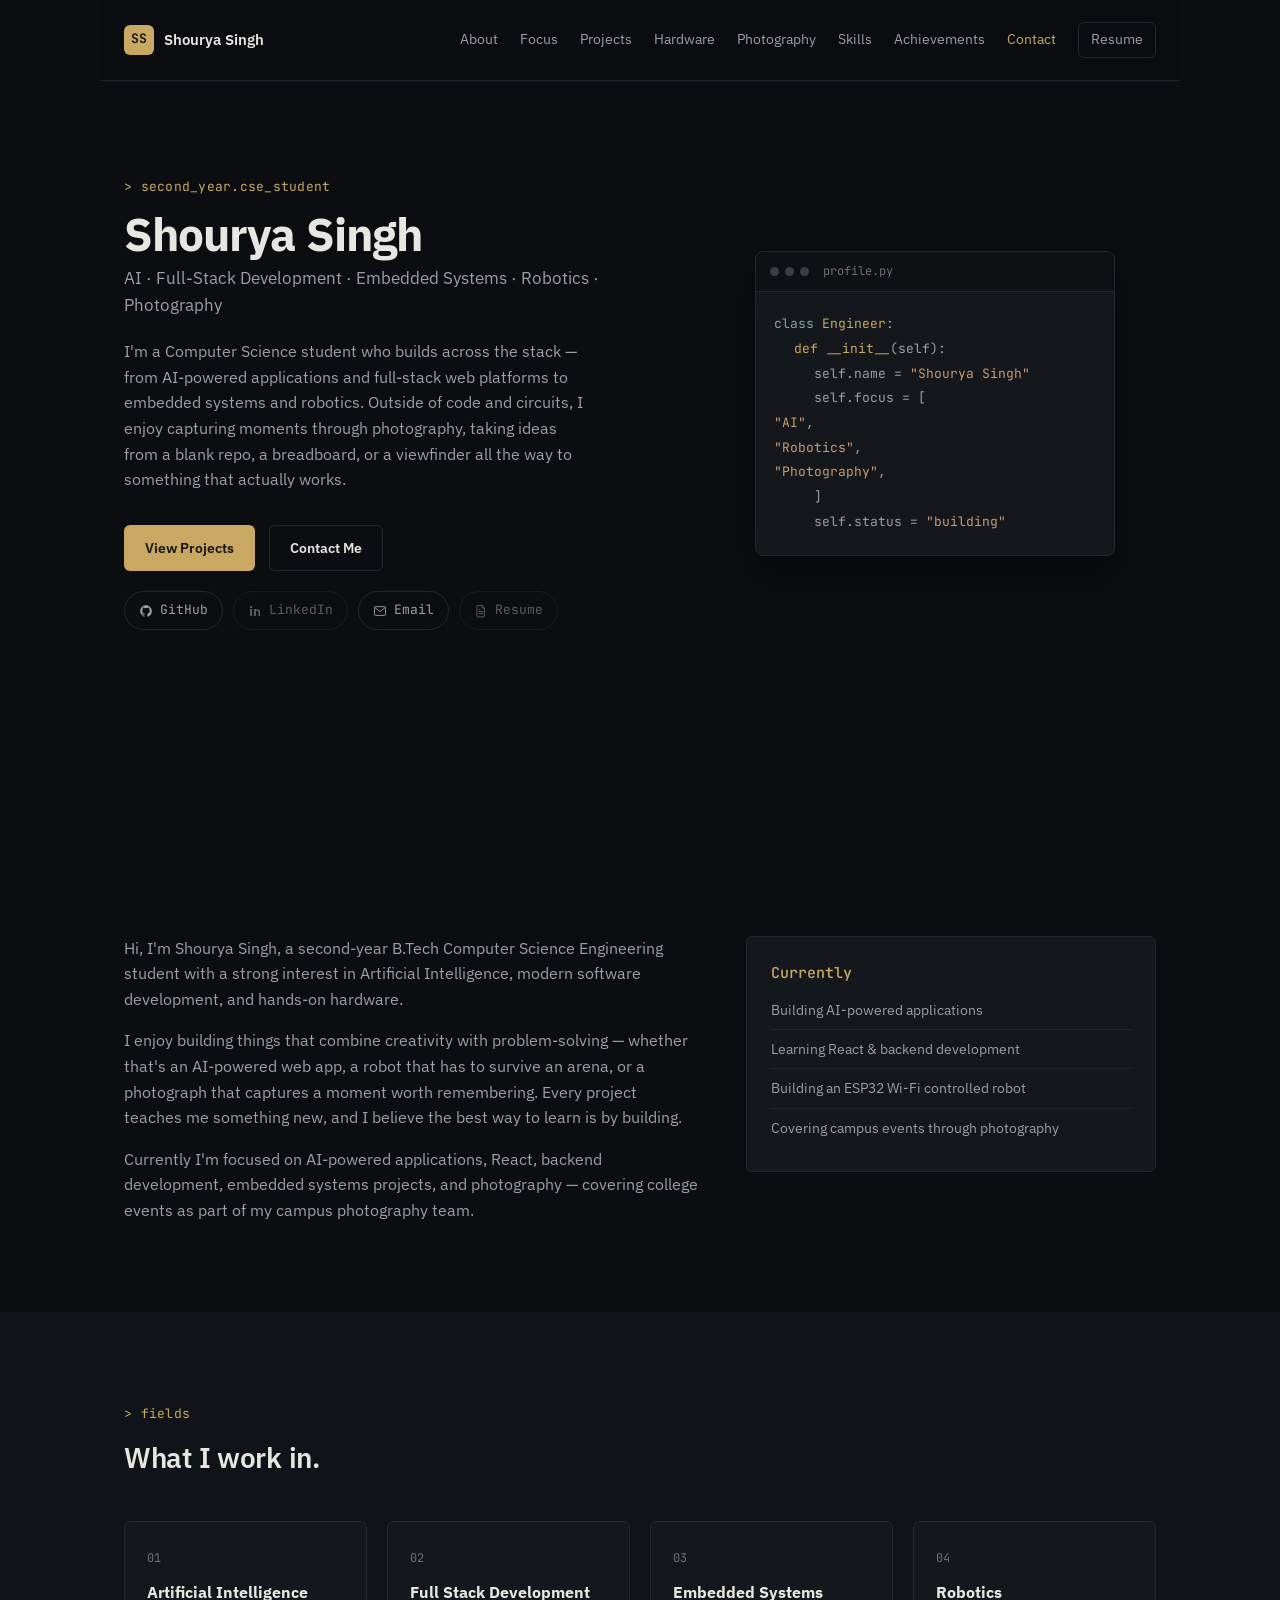
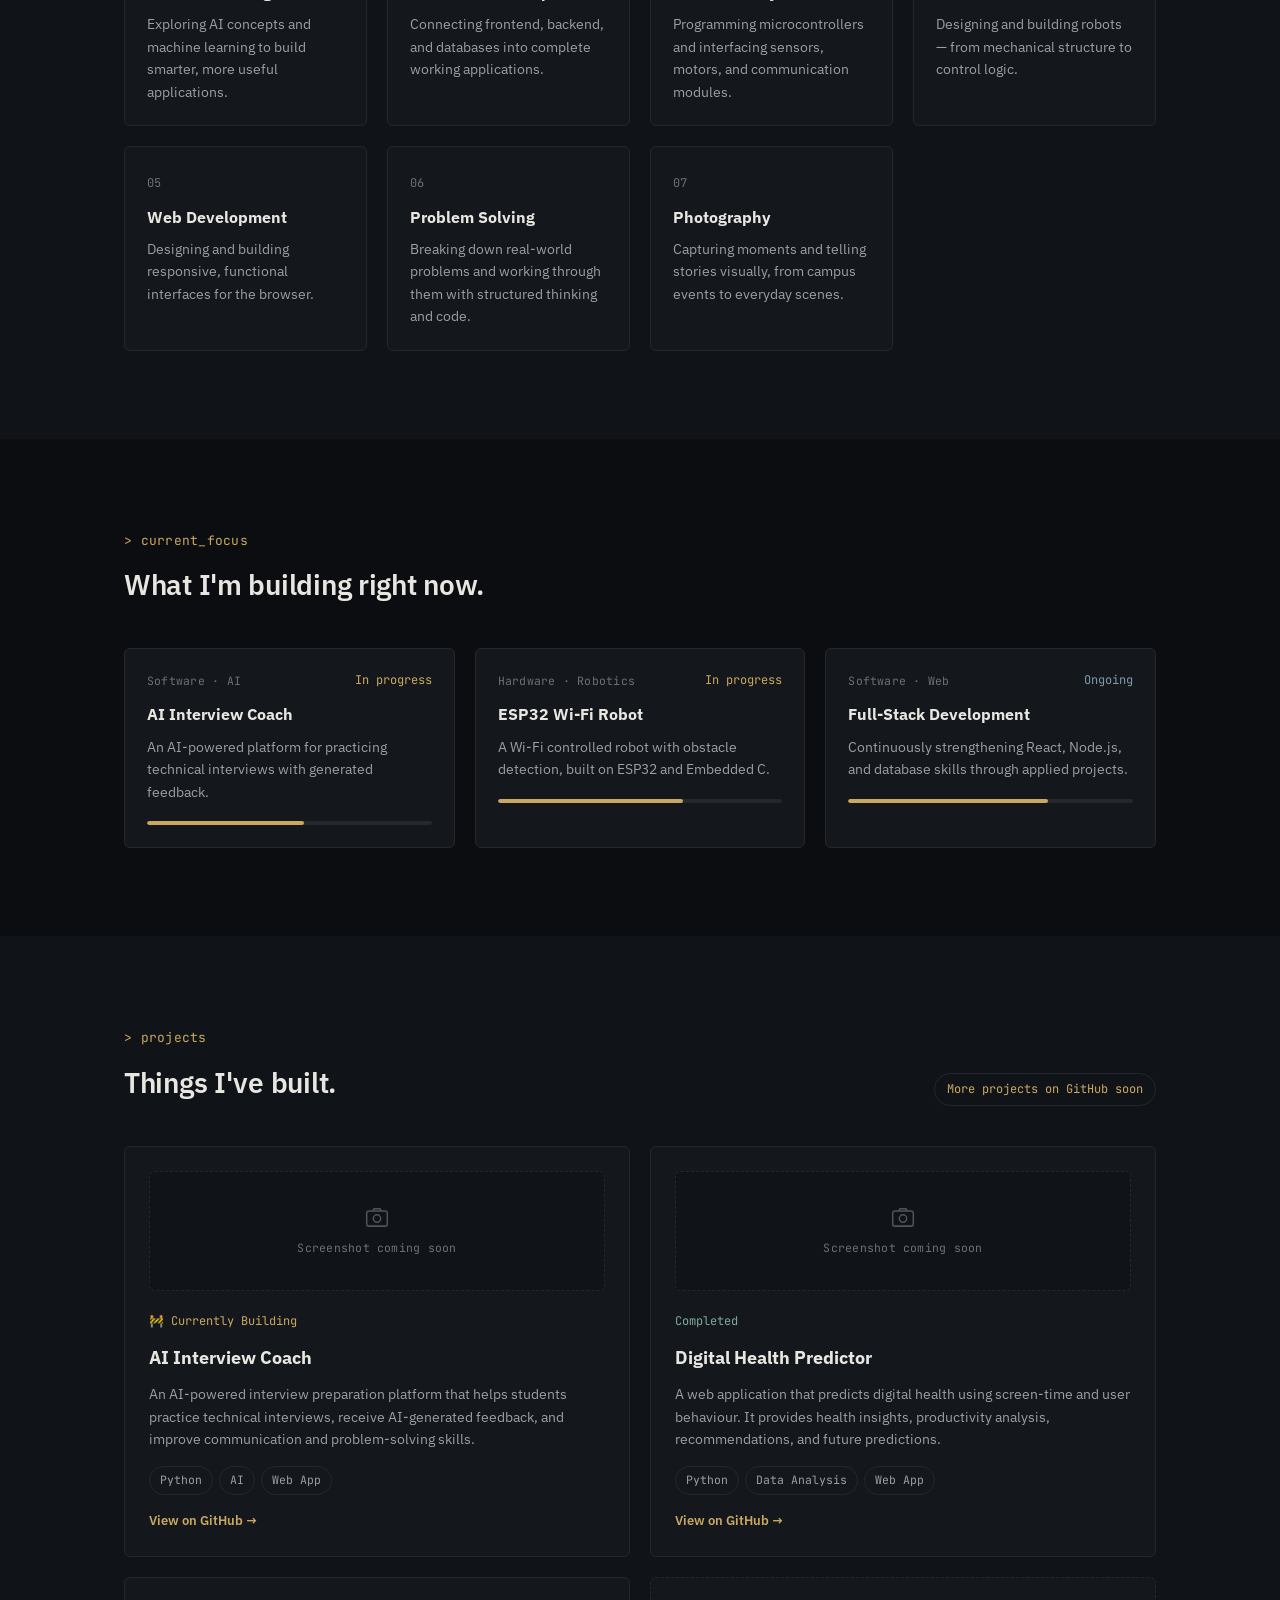
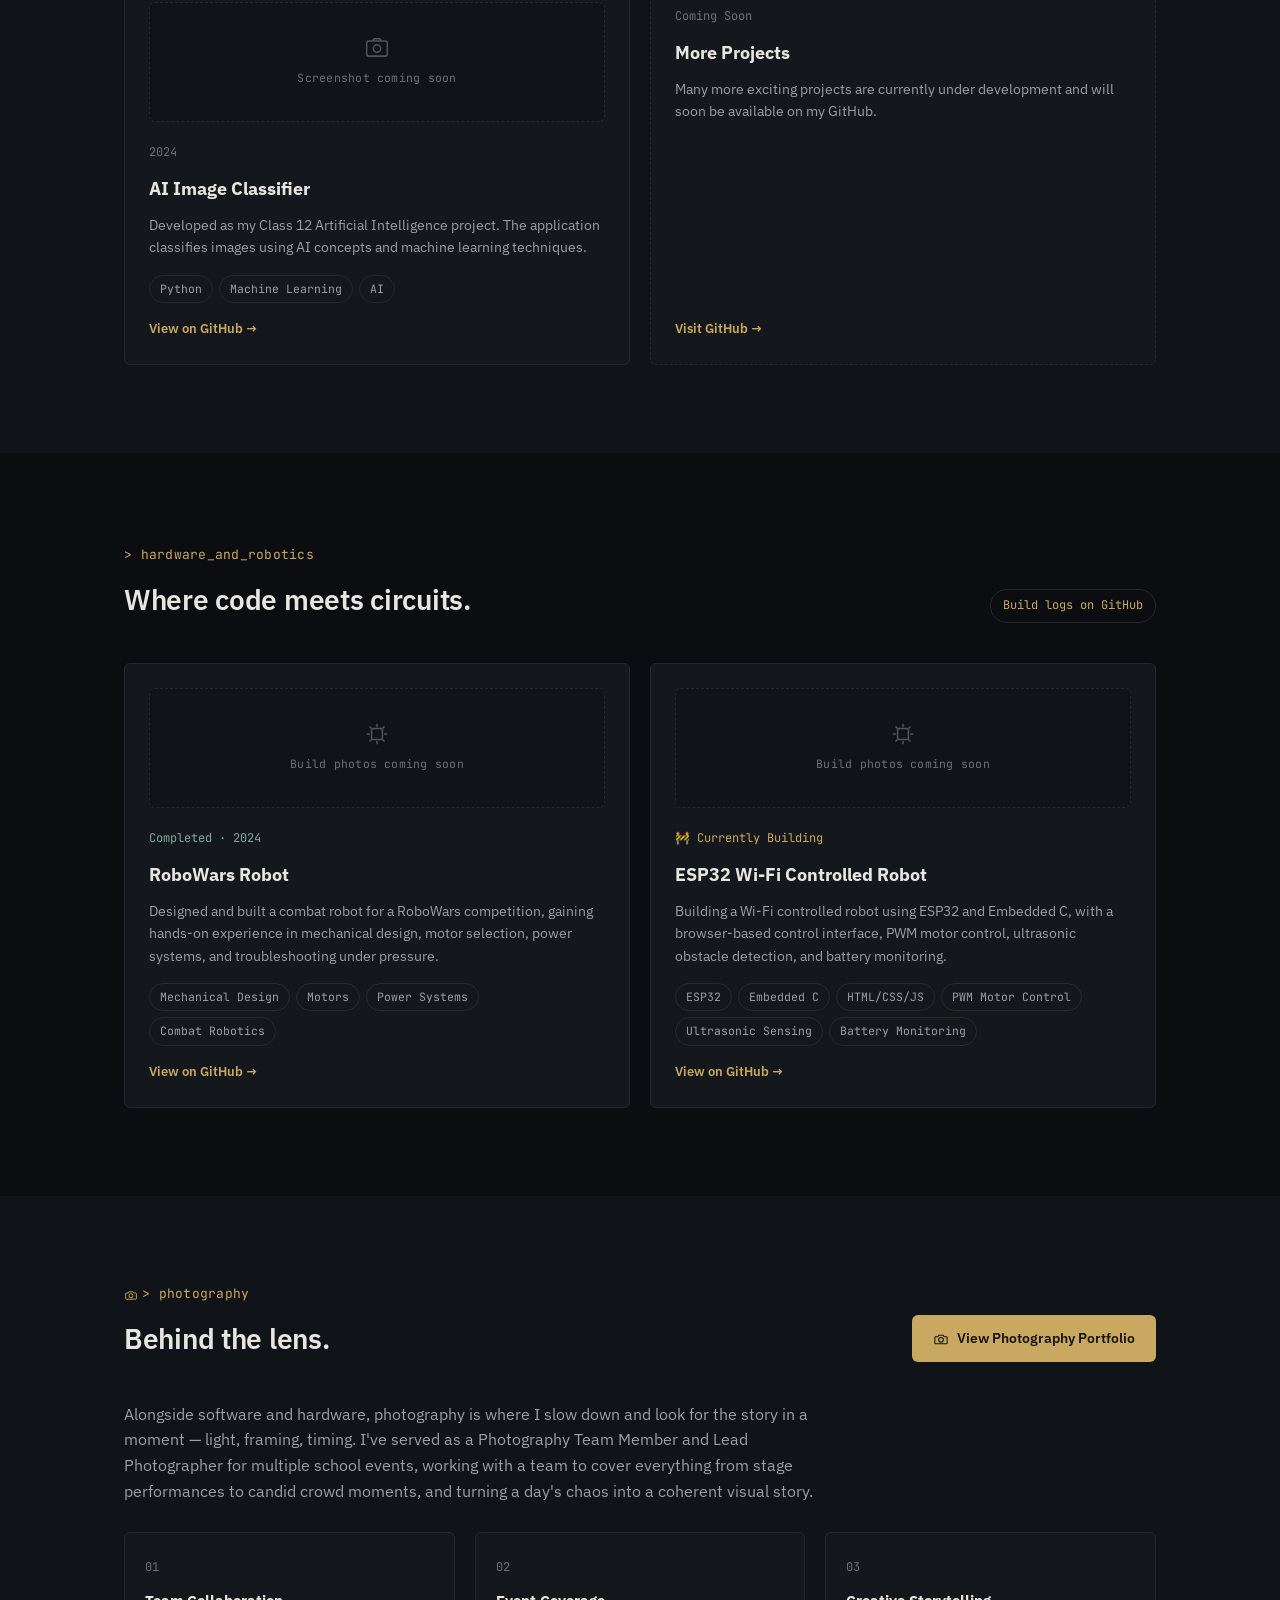
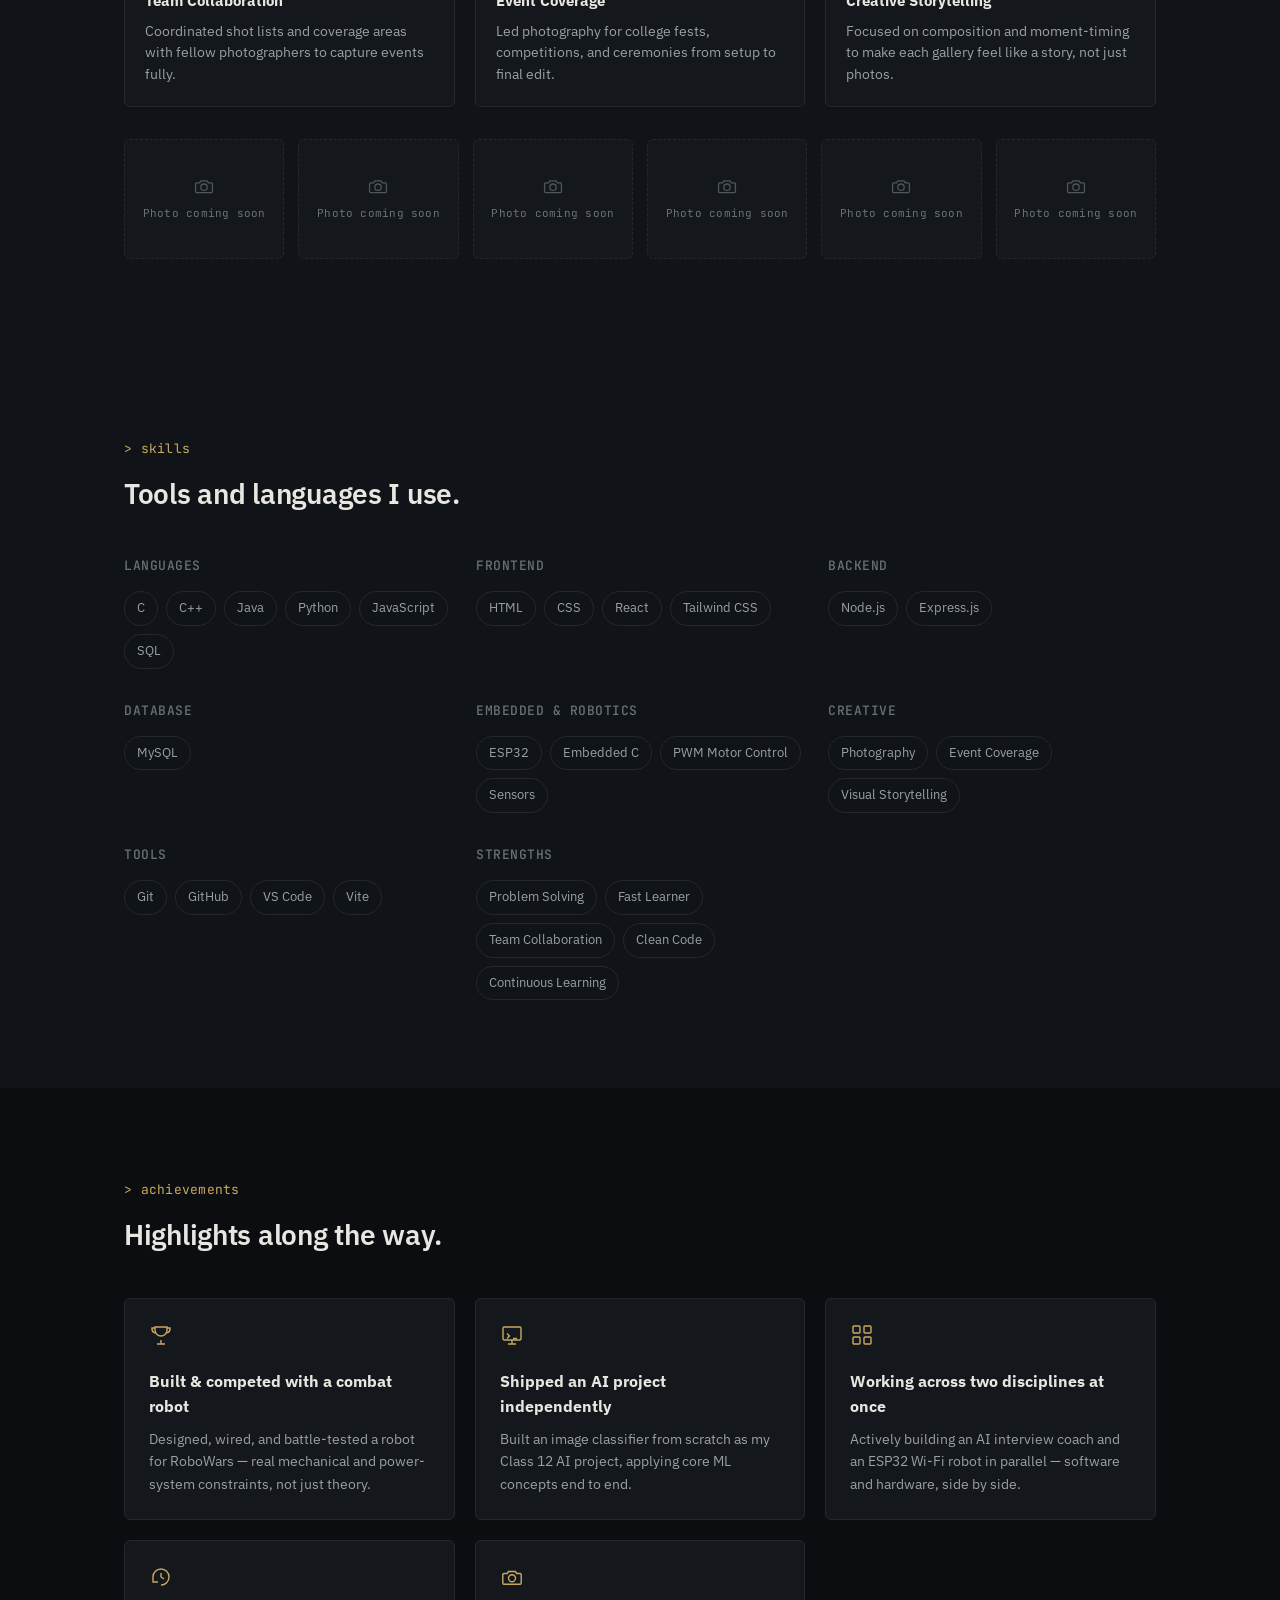
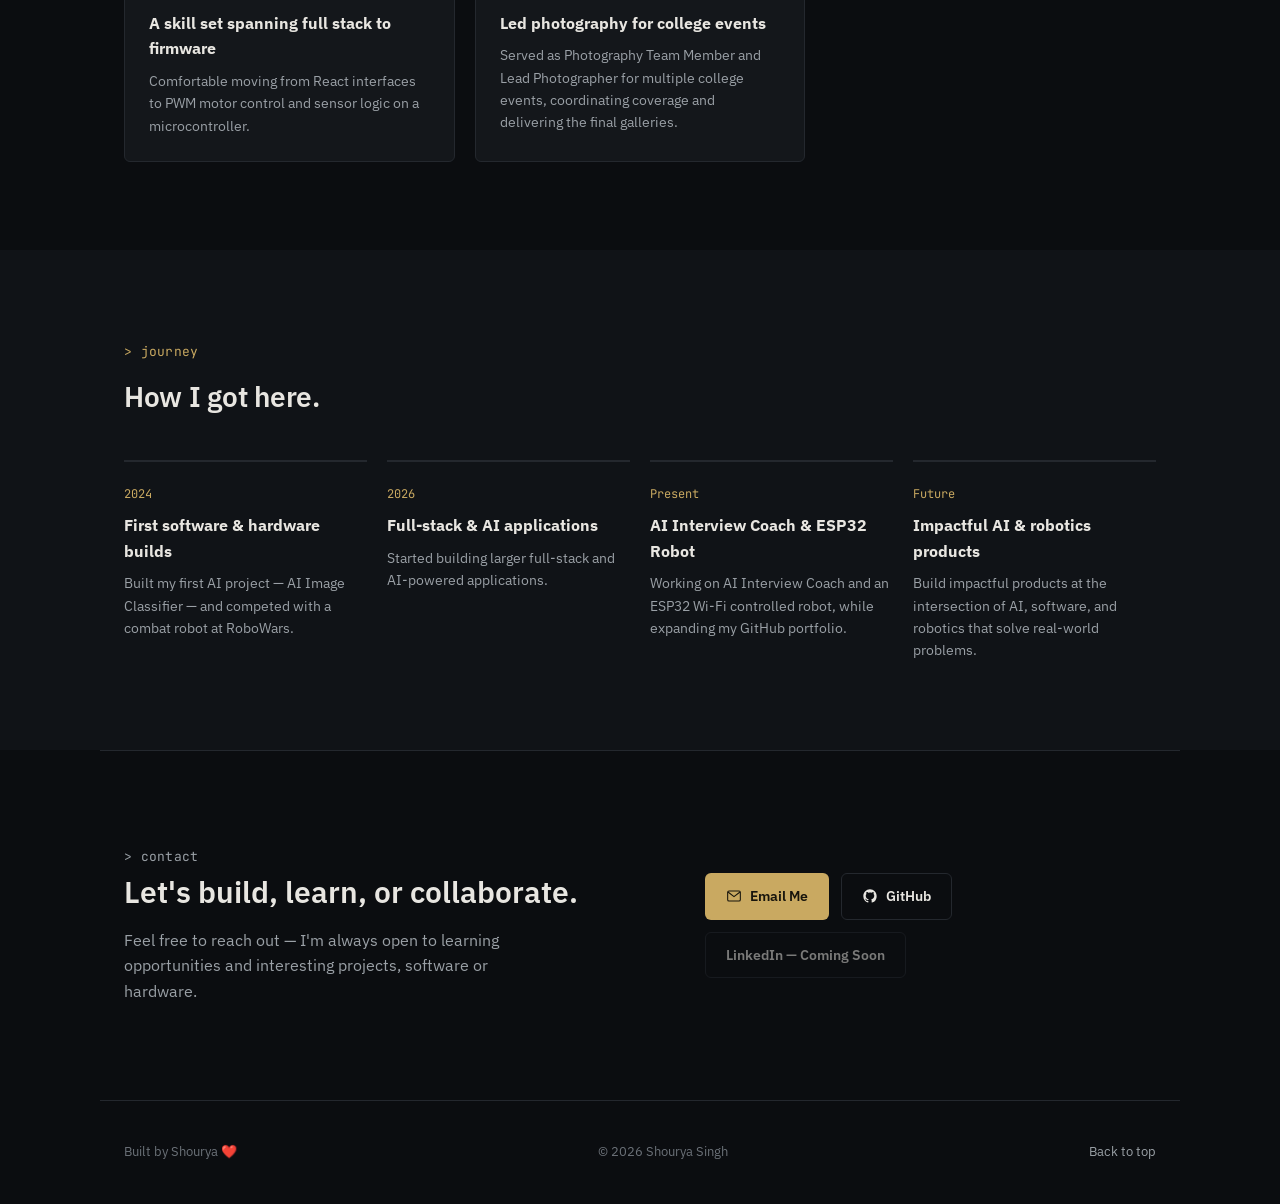
==== commit e146ff1d: "Small Changes" ====
--- a/index.html
+++ b/index.html
@@ -97,8 +97,6 @@
             <p class="indent-2">self.name = <span class="tok-str">"Shourya Singh"</span></p>
             <p class="indent-2">self.focus = [</p>
             <p class="indent-3"><span class="tok-str">"AI"</span>,</p>
-            <p class="indent-3"><span class="tok-str">"Full-Stack"</span>,</p>
-            <p class="indent-3"><span class="tok-str">"Embedded Systems"</span>,</p>
             <p class="indent-3"><span class="tok-str">"Robotics"</span>,</p>
             <p class="indent-3"><span class="tok-str">"Photography"</span>,</p>
             <p class="indent-2">]</p>
@@ -412,7 +410,7 @@
         <p>
           Alongside software and hardware, photography is where I slow down and look for the story in a
           moment — light, framing, timing. I've served as a Photography Team Member and Lead Photographer
-          for multiple college events, working with a team to cover everything from stage performances to
+          for multiple school events, working with a team to cover everything from stage performances to
           candid crowd moments, and turning a day's chaos into a coherent visual story.
         </p>
         <div class="photo-highlights">
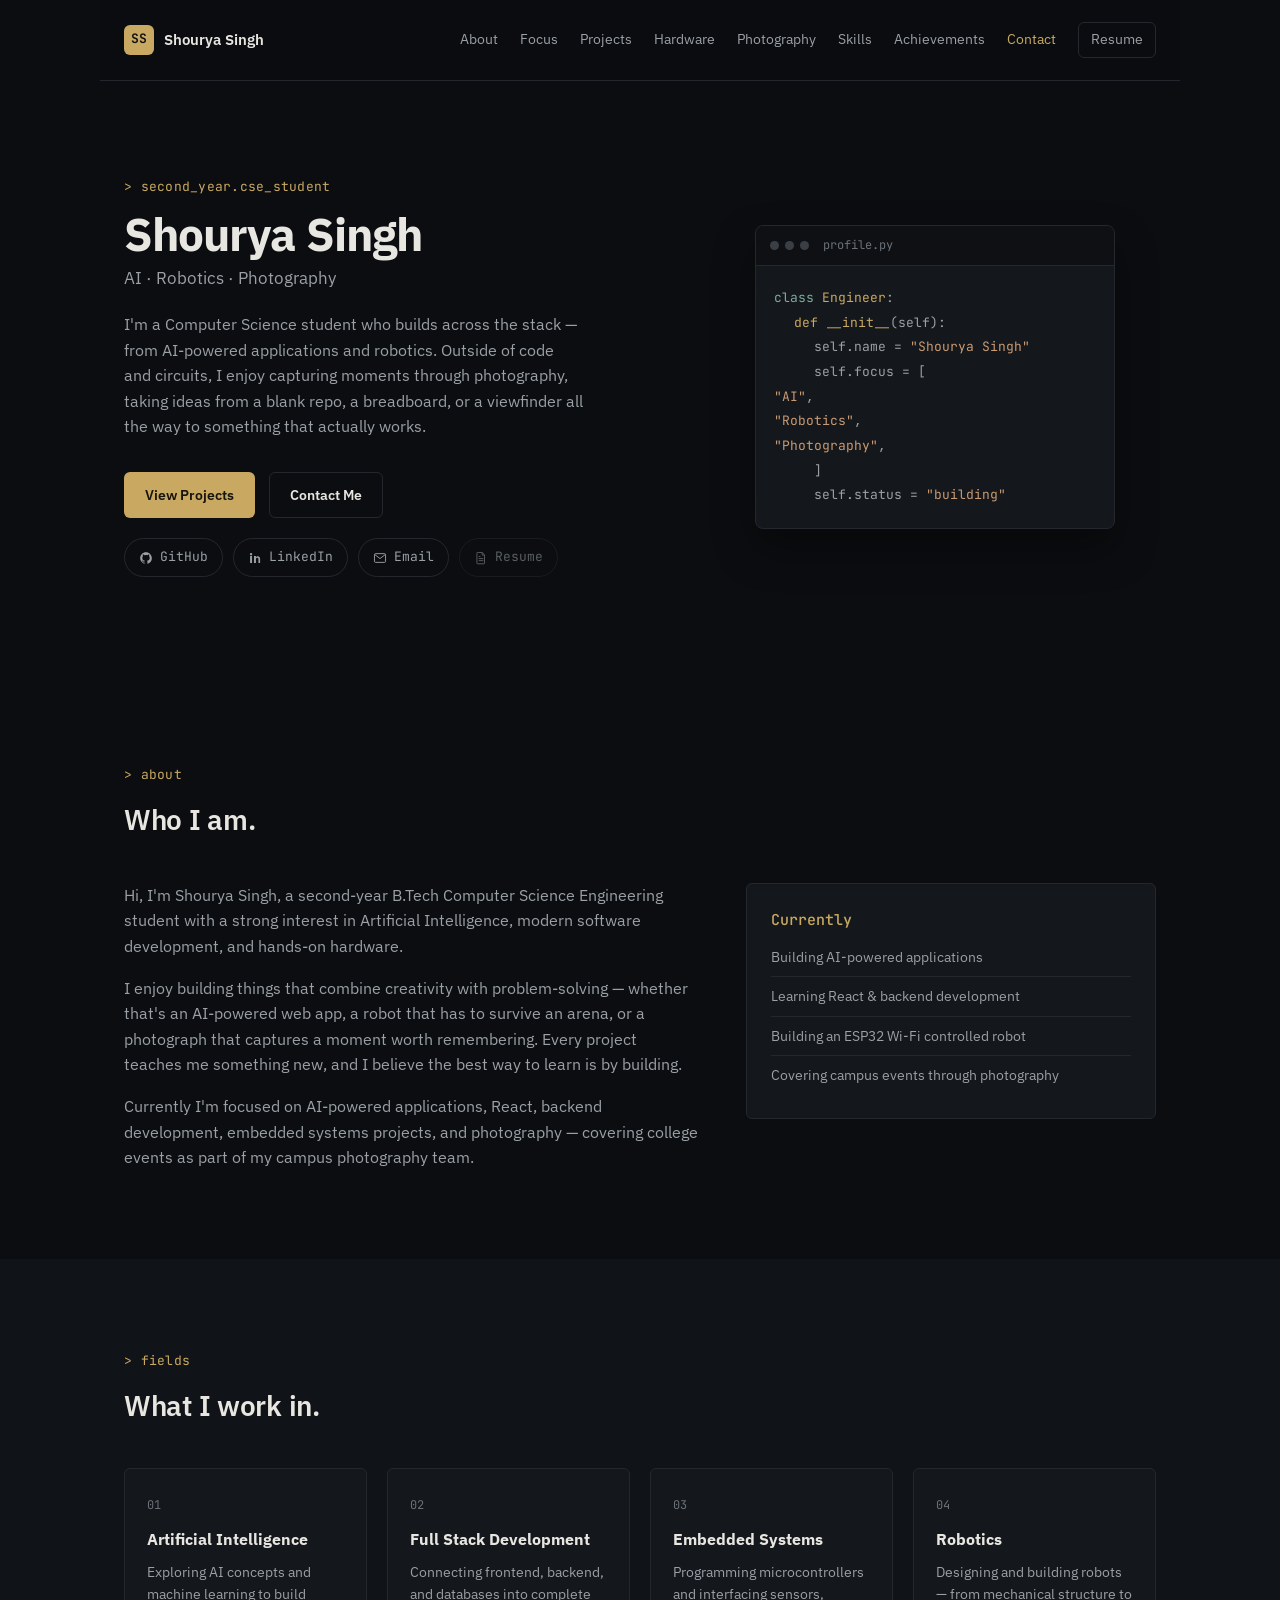
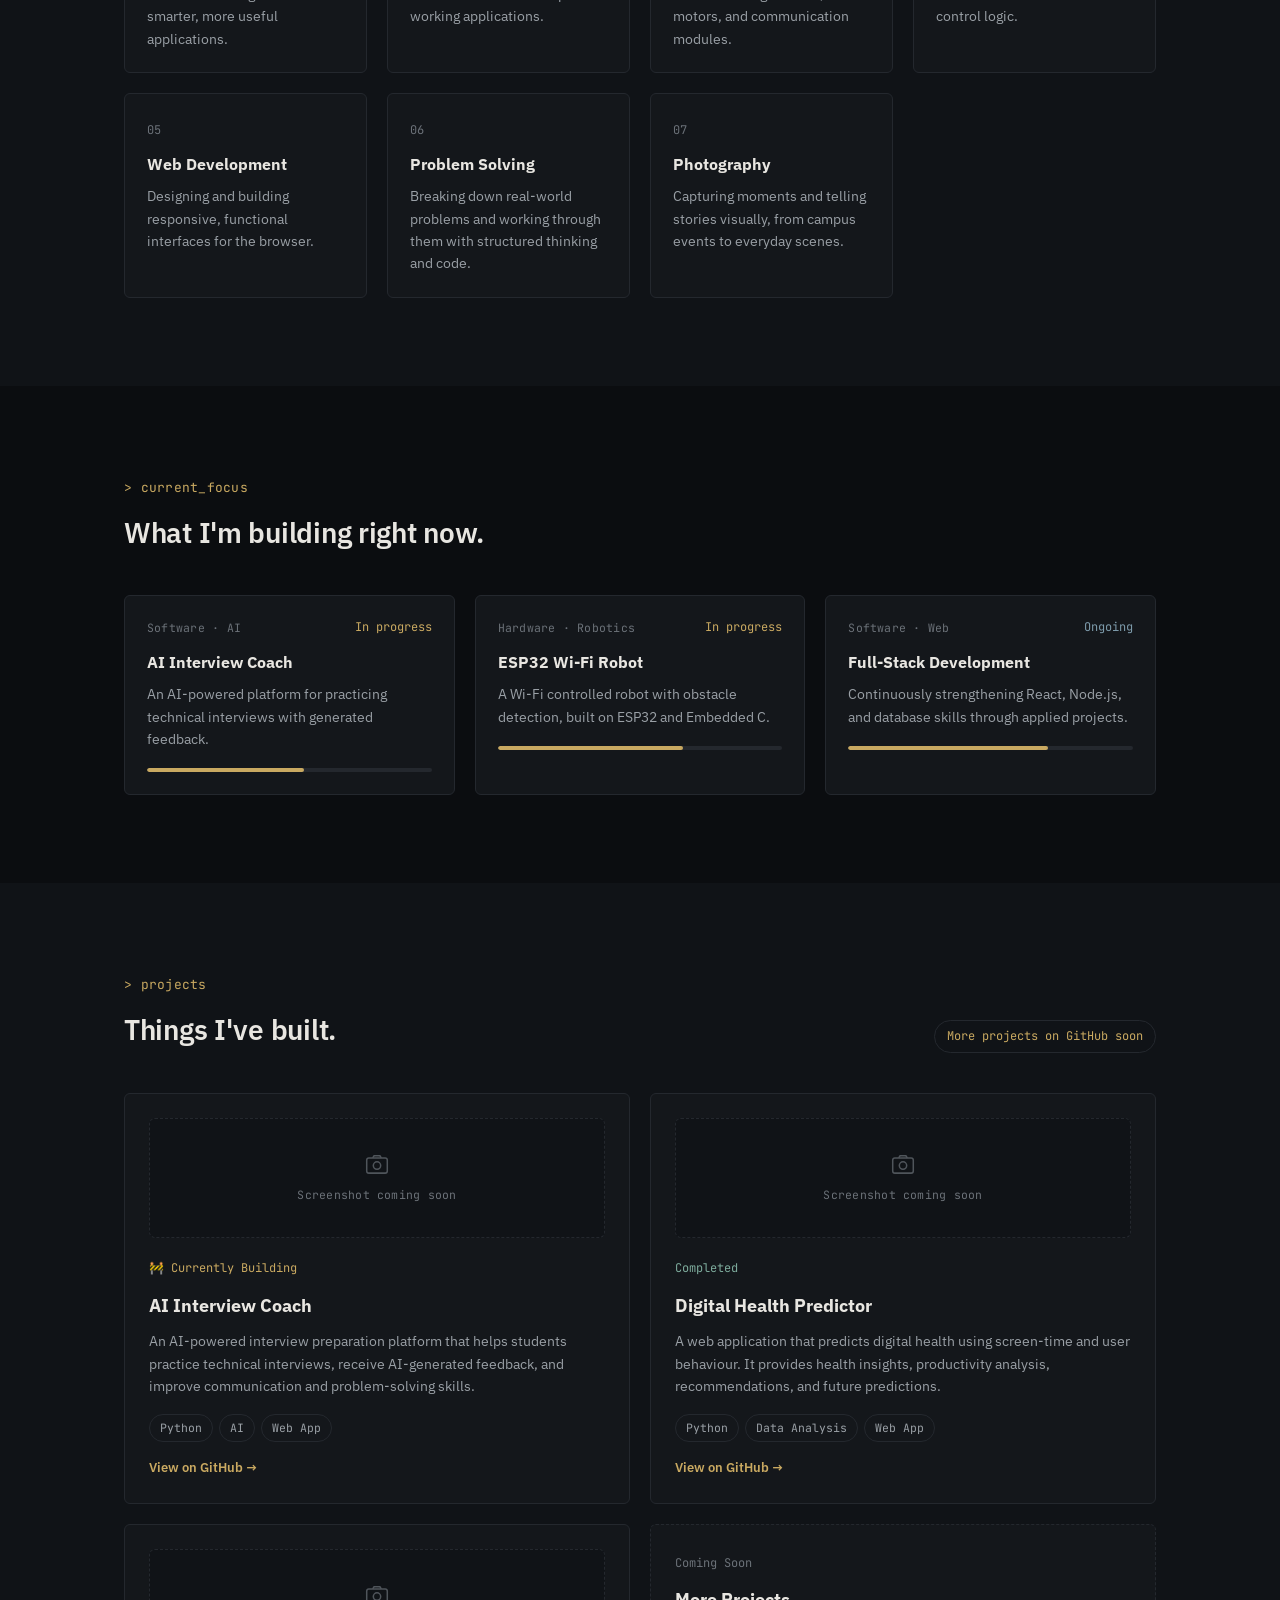
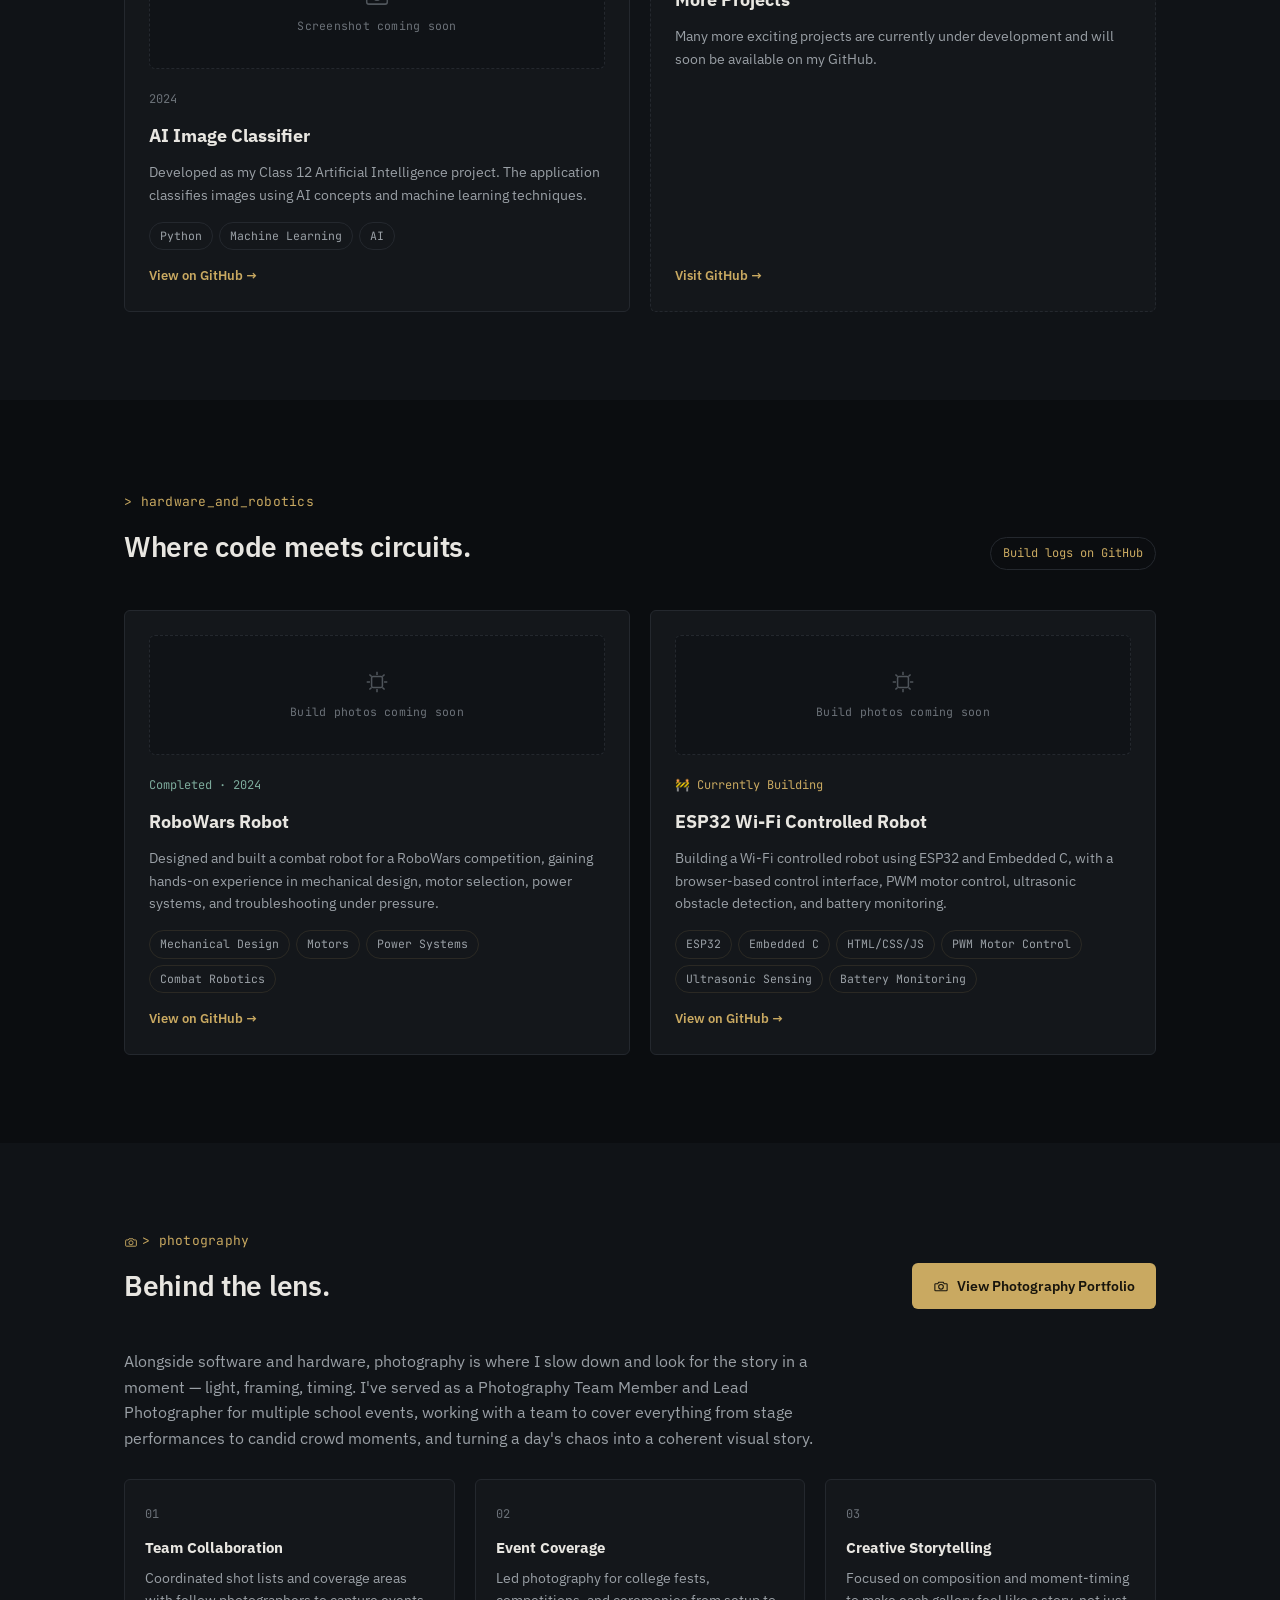
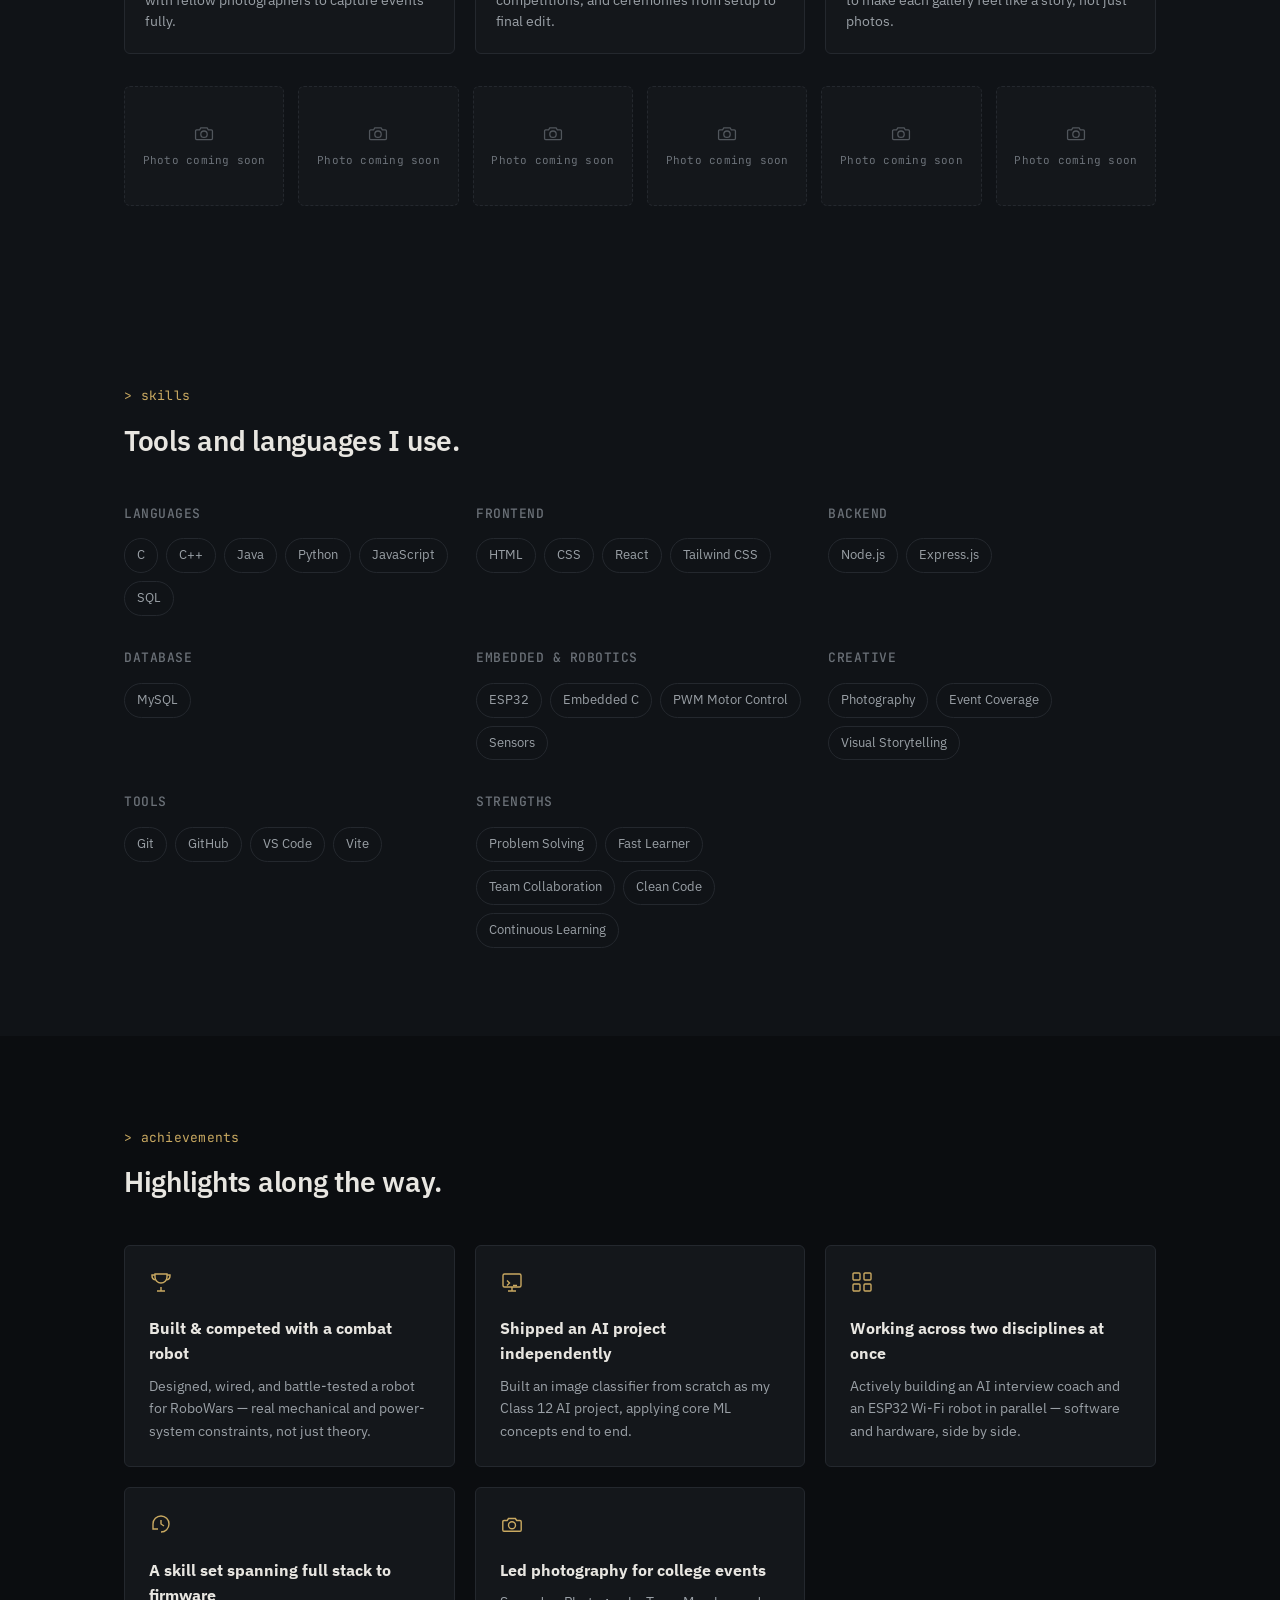
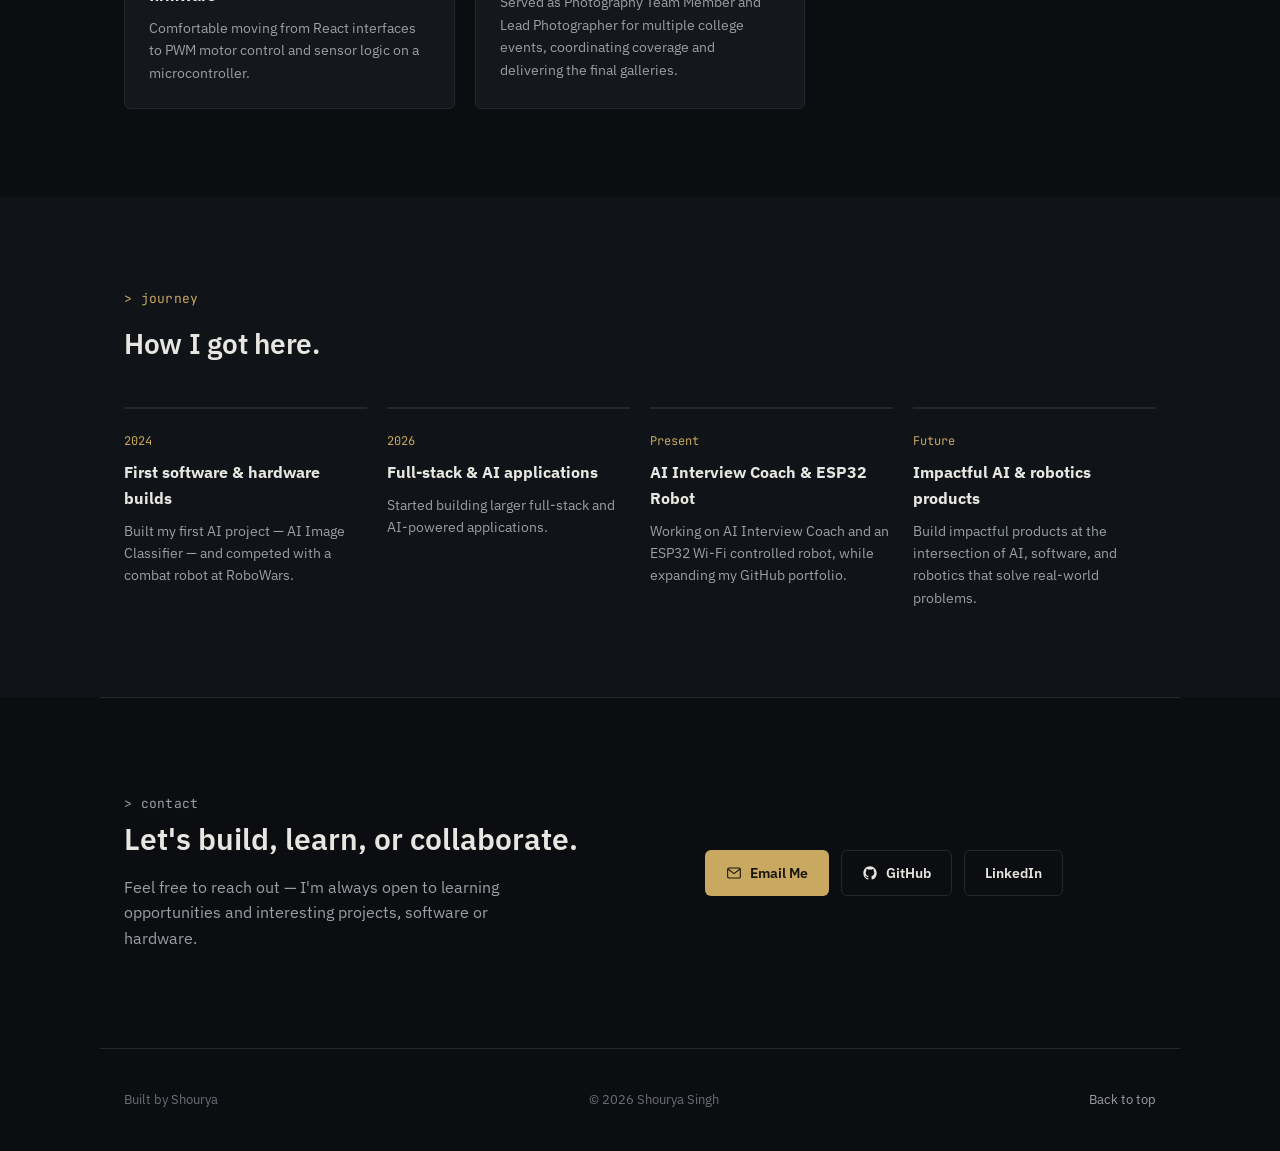
==== commit d6f118ea: "Small Changes" ====
--- a/index.html
+++ b/index.html
@@ -41,10 +41,10 @@
       <div class="hero-copy">
         <p class="eyebrow">&gt; second_year.cse_student</p>
         <h1>Shourya Singh</h1>
-        <p class="hero-role">AI &middot; Full-Stack Development &middot; Embedded Systems &middot; Robotics &middot; Photography</p>
+        <p class="hero-role">AI &middot; Robotics &middot; Photography</p>
         <p class="hero-text">
-          I'm a Computer Science student who builds across the stack — from AI-powered applications and
-          full-stack web platforms to embedded systems and robotics. Outside of code and circuits, I enjoy
+          I'm a Computer Science student who builds across the stack — from AI-powered applications
+          and robotics. Outside of code and circuits, I enjoy
           capturing moments through photography, taking ideas from a blank repo, a breadboard, or a
           viewfinder all the way to something that actually works.
         </p>
@@ -59,7 +59,7 @@
             </svg>
             GitHub
           </a>
-          <a class="icon-button" href="https://www.linkedin.com/" target="_blank" rel="noreferrer" aria-disabled="true" title="Coming soon">
+          <a class="icon-button" href="https://www.linkedin.com/in/shourya-singh8607" target="_blank" rel="noreferrer">
             <svg class="icon" viewBox="0 0 24 24" fill="currentColor" aria-hidden="true">
               <path d="M6.94 8.5H3.56V20.5H6.94V8.5ZM5.25 3.5C4.14 3.5 3.25 4.4 3.25 5.5C3.25 6.6 4.14 7.5 5.25 7.5C6.36 7.5 7.25 6.6 7.25 5.5C7.25 4.4 6.36 3.5 5.25 3.5ZM20.75 20.5V13.9C20.75 10.6 19.2 9.1 16.9 9.1C15.15 9.1 14.13 10.05 13.63 10.95V8.5H10.25C10.29 9.32 10.25 20.5 10.25 20.5H13.63V13.9C13.63 13.55 13.66 13.2 13.77 12.95C14.06 12.25 14.72 11.53 15.83 11.53C17.29 11.53 17.87 12.62 17.87 14.22V20.5H20.75Z"></path>
             </svg>
@@ -663,13 +663,13 @@
           </svg>
           GitHub
         </a>
-        <span class="button secondary disabled" aria-disabled="true">LinkedIn — Coming Soon</span>
+        <a class="button secondary " href="https://www.linkedin.com/in/shourya-singh8607" target="_blank">LinkedIn </a>
       </div>
     </section>
   </main>
 
   <footer class="site-footer">
-    <p>Built by Shourya ❤️</p>
+    <p>Built by Shourya </p>
     <p>© 2026 Shourya Singh</p>
     <a href="#top">Back to top</a>
   </footer>
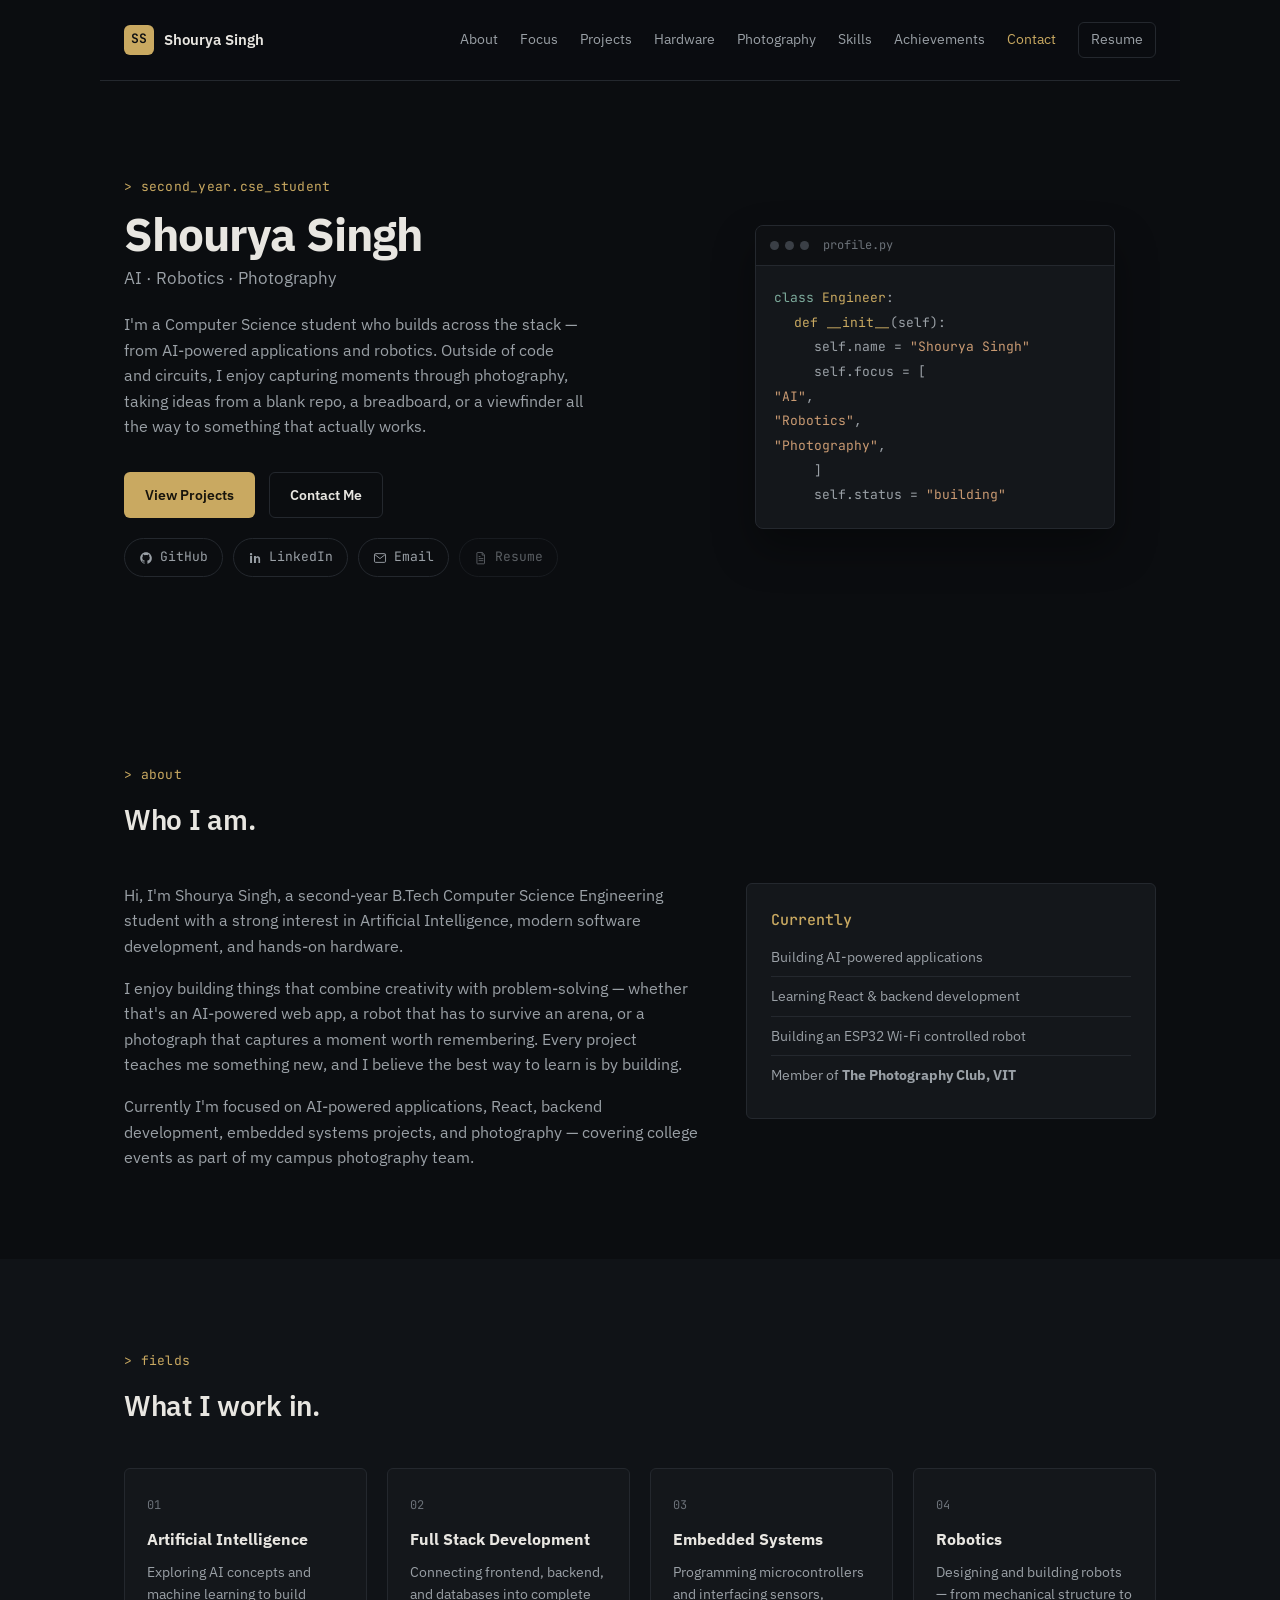
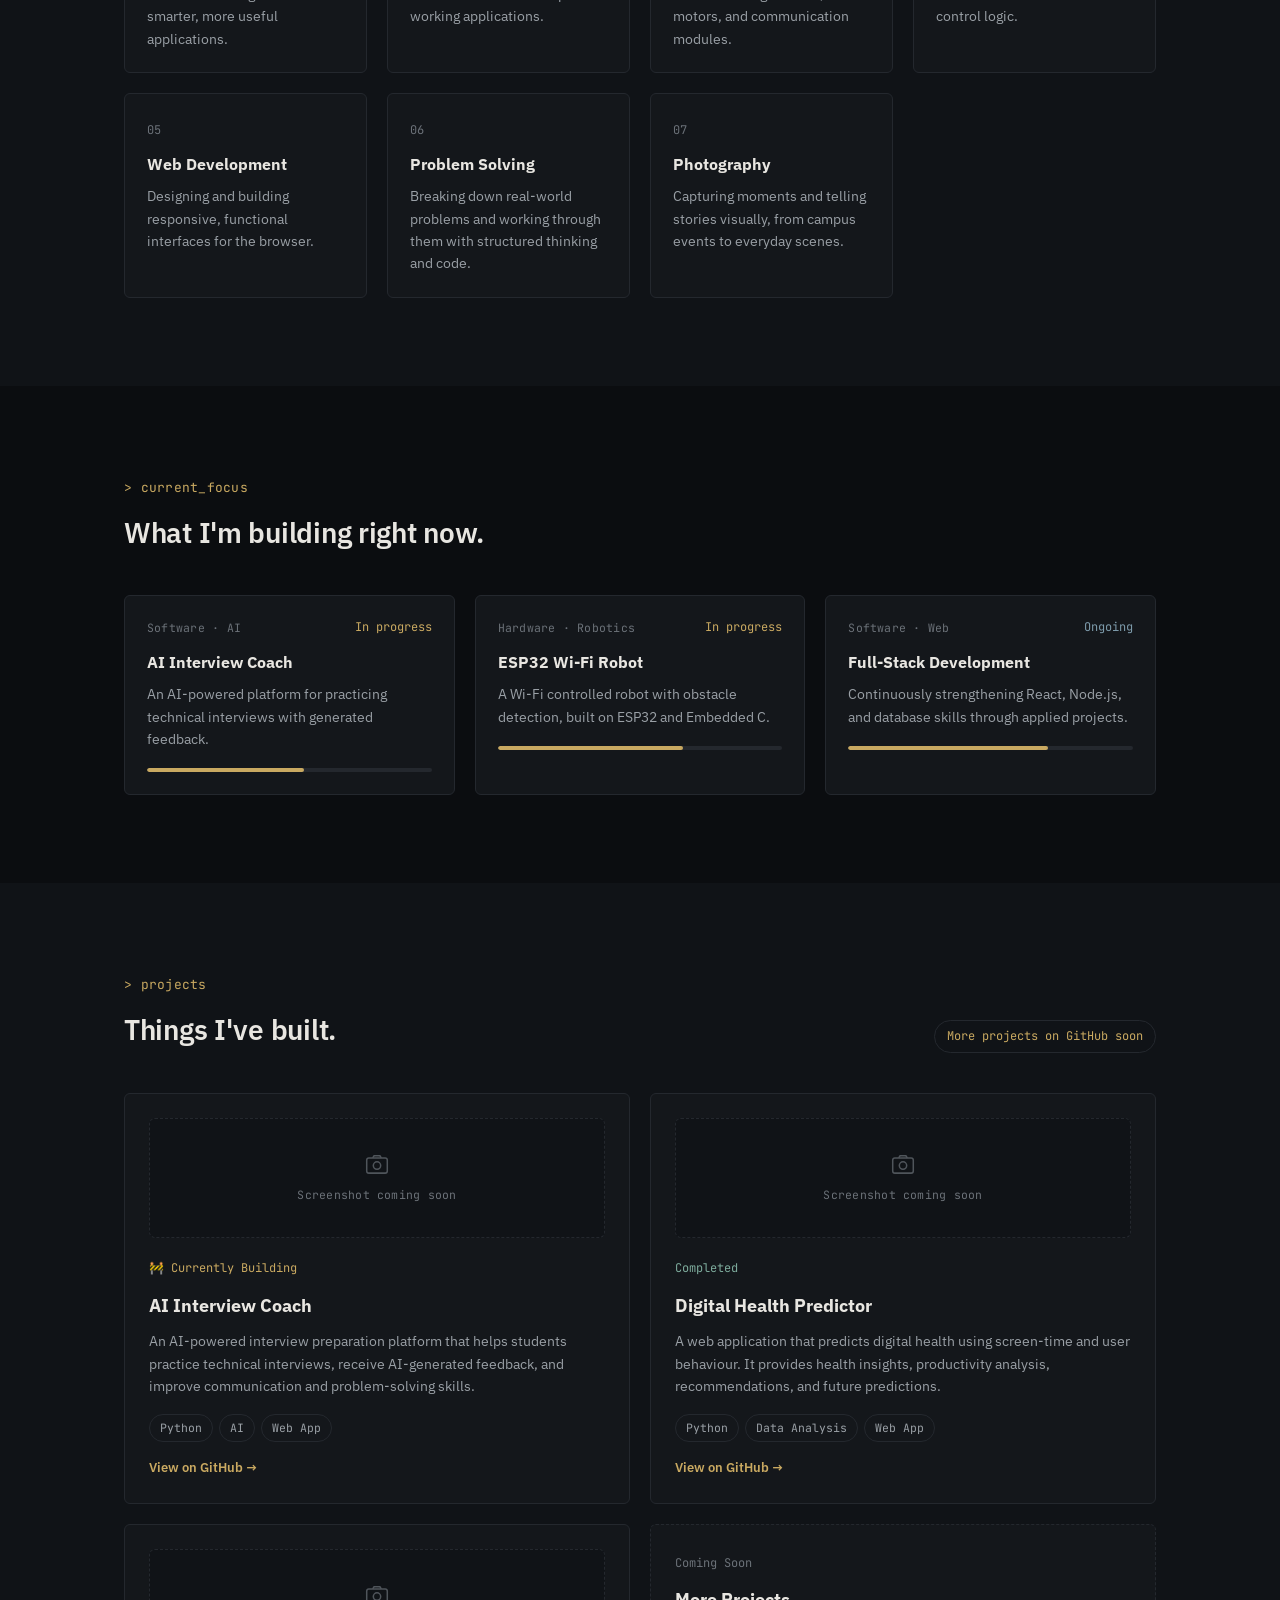
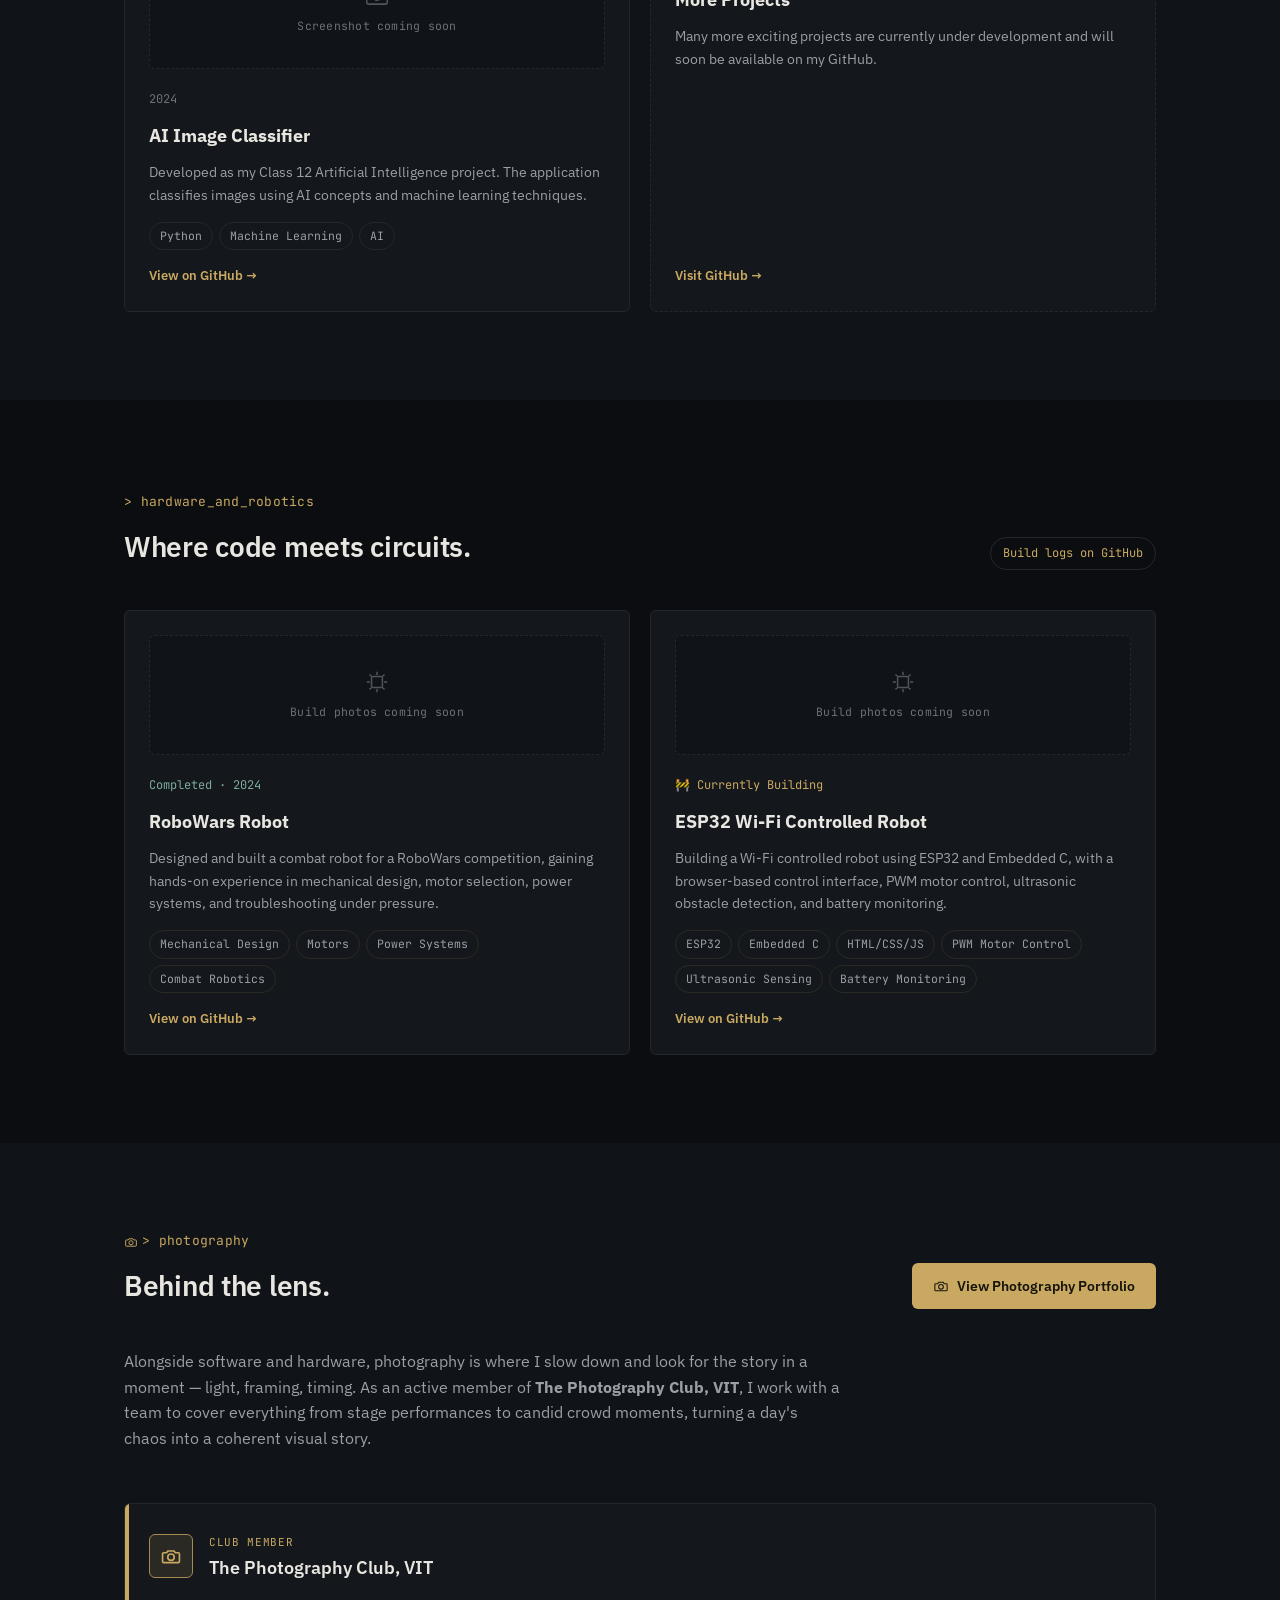
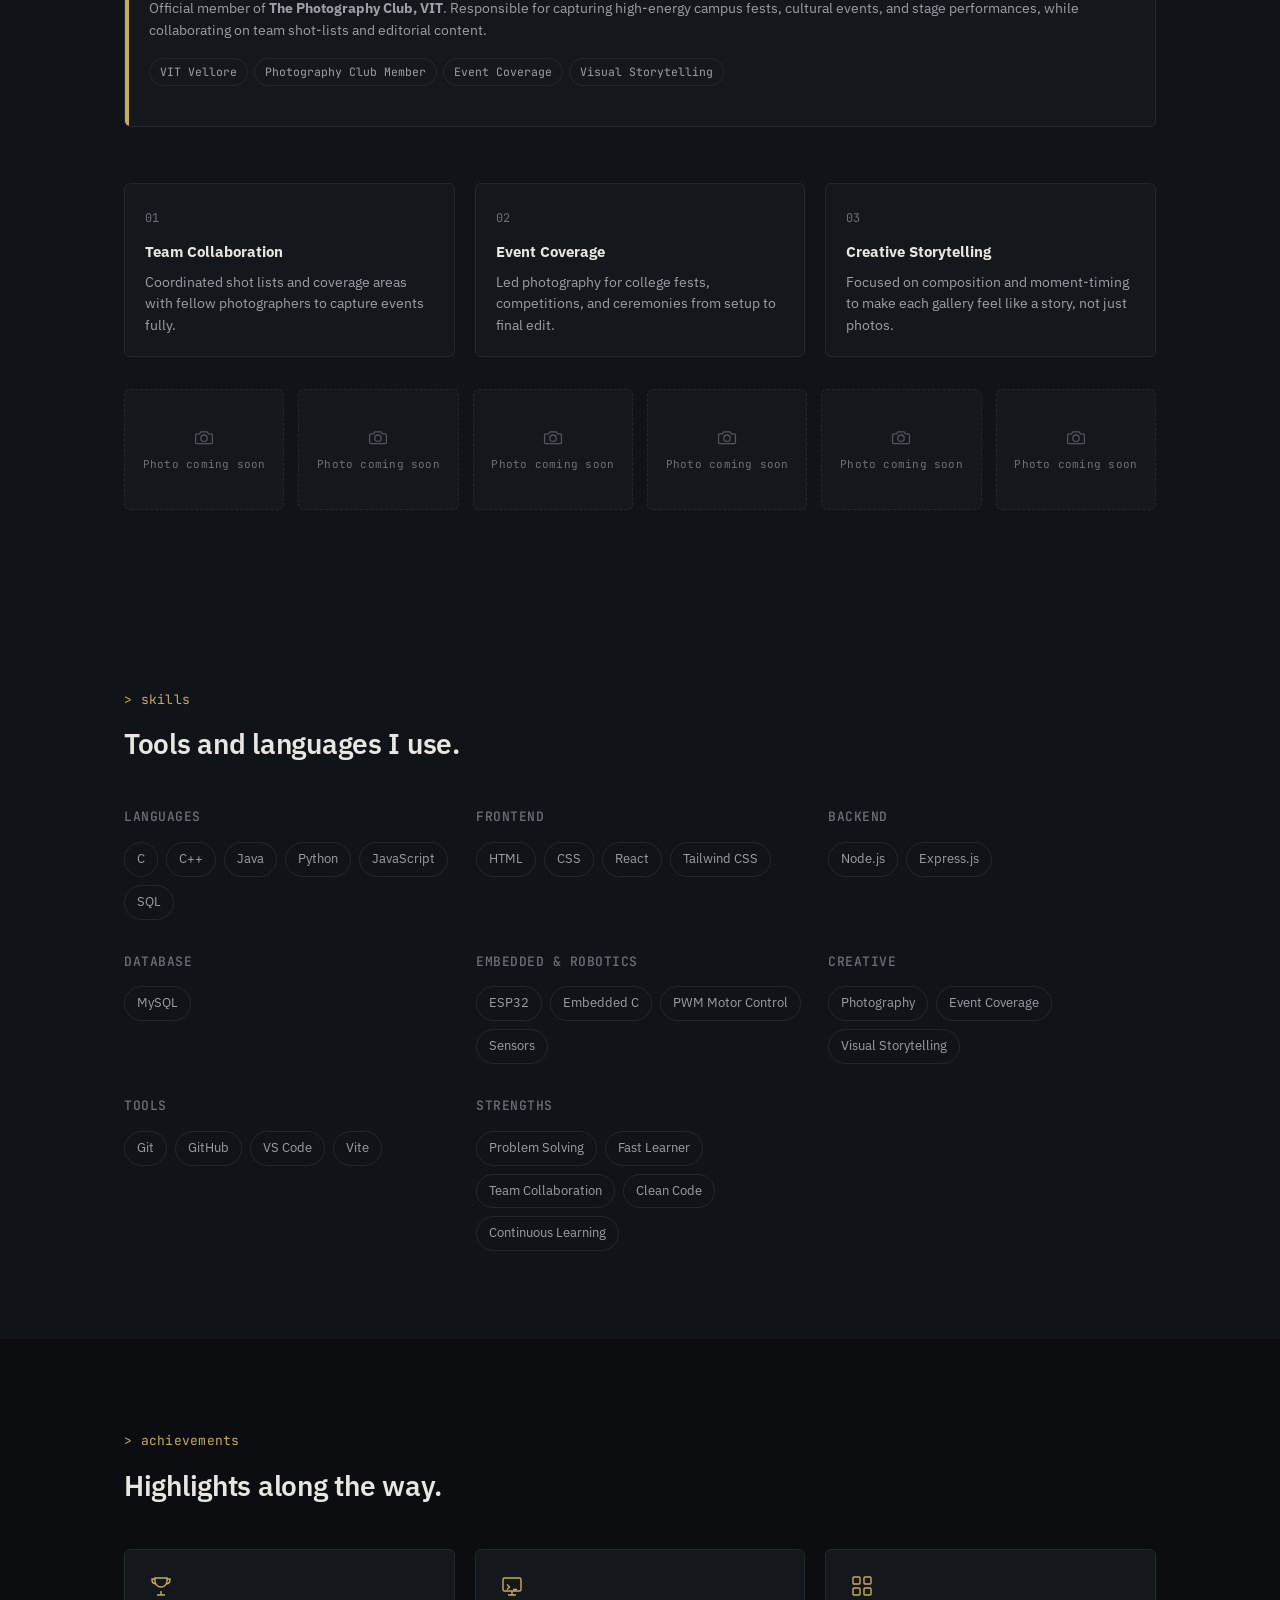
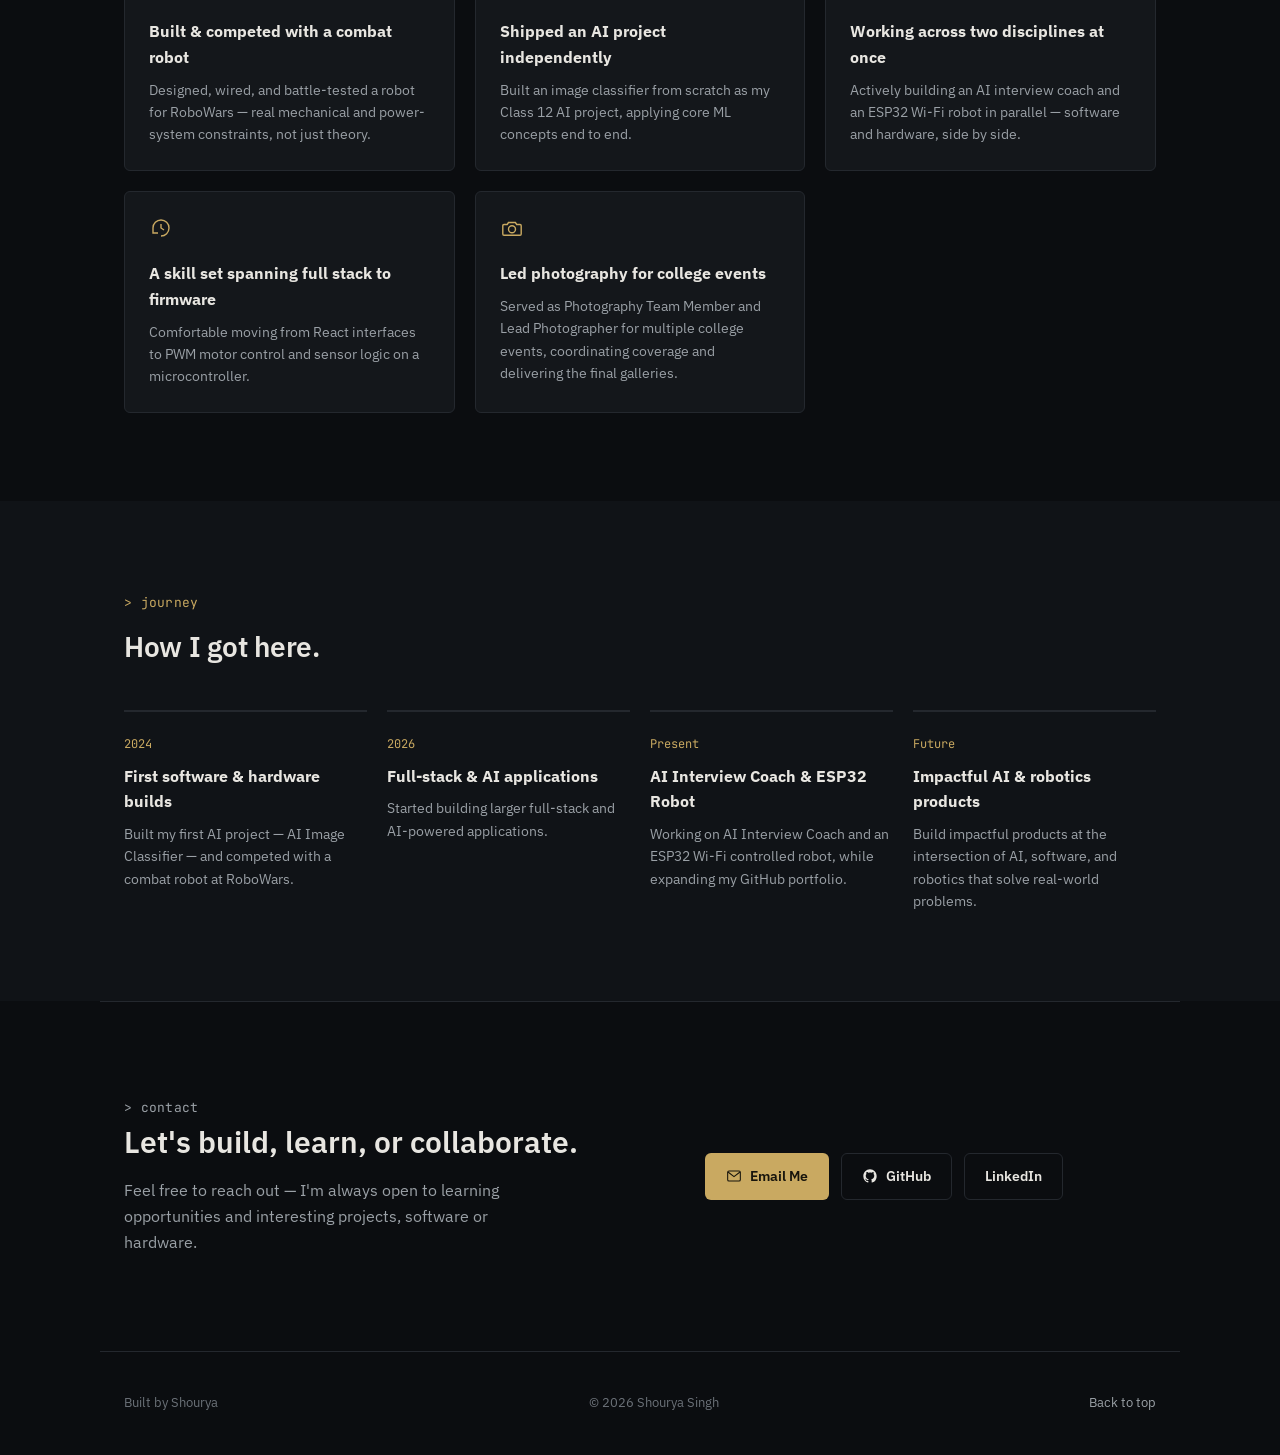
==== commit f3c90254: "Photography Club Vit Member added" ====
--- a/index.html
+++ b/index.html
@@ -3,8 +3,14 @@
 <head>
   <meta charset="UTF-8">
   <meta name="viewport" content="width=device-width, initial-scale=1.0">
-  <meta name="description" content="Shourya Singh — AI, full-stack, embedded systems, robotics, and photography. B.Tech CSE student building software, hardware, and visual stories.">
-  <title>Shourya Singh | Portfolio</title>
+  <meta name="description" content="Shourya Singh — AI, Robotics, and Photography. A B.Tech CSE student building software, hardware, and visual stories.">
+  <meta name="description" content="Official portfolio of Shourya Singh, a Computer Science Engineering student at VIT. Explore projects, skills, certifications, photography, and contact information.">
+  <meta name="keywords" content="Shourya Singh, Shourya Singh Portfolio, VIT, Computer Science, Web Developer, Portfolio, Photography">
+  <meta property="og:title" content="Shourya Singh | Portfolio">
+  <meta property="og:description" content="Computer Science Engineering Student | Developer | Photographer">
+  <meta property="og:image" content="https://shouryasingh.vercel.app/preview.jpg">
+  <meta property="og:url" content="https://shouryasingh.vercel.app">
+  <title>Shourya Singh | Computer Science Student | Portfolio</title>
   <link rel="preconnect" href="https://fonts.googleapis.com">
   <link rel="preconnect" href="https://fonts.gstatic.com" crossorigin>
   <link href="https://fonts.googleapis.com/css2?family=JetBrains+Mono:wght@400;500;600&family=IBM+Plex+Sans:wght@400;500;600;700&display=swap" rel="stylesheet">
@@ -134,7 +140,7 @@
             <li>Building AI-powered applications</li>
             <li>Learning React &amp; backend development</li>
             <li>Building an ESP32 Wi-Fi controlled robot</li>
-            <li>Covering campus events through photography</li>
+            <li>Member of <strong>The Photography Club, VIT</strong></li>
           </ul>
         </div>
       </div>
@@ -409,10 +415,32 @@
       <div class="photo-intro">
         <p>
           Alongside software and hardware, photography is where I slow down and look for the story in a
-          moment — light, framing, timing. I've served as a Photography Team Member and Lead Photographer
-          for multiple school events, working with a team to cover everything from stage performances to
-          candid crowd moments, and turning a day's chaos into a coherent visual story.
+          moment — light, framing, timing. As an active member of <strong>The Photography Club, VIT</strong>, I work with a team to cover everything from stage performances to candid crowd moments, turning a day's chaos into a coherent visual story.
         </p>
+
+        <div class="playcard club-card">
+          <div class="playcard-header">
+            <div class="playcard-icon">
+              <svg class="icon" viewBox="0 0 24 24" fill="none" stroke="currentColor" stroke-width="1.8" aria-hidden="true">
+                <path d="M4 8.5h3.2l1.3-2h6.9l1.3 2H20a1.2 1.2 0 0 1 1.2 1.2V18a1.2 1.2 0 0 1-1.2 1.2H4A1.2 1.2 0 0 1 2.8 18V9.7A1.2 1.2 0 0 1 4 8.5Z"></path>
+                <circle cx="12" cy="13.3" r="3.5"></circle>
+              </svg>
+            </div>
+            <div>
+              <span class="playcard-badge">Club Member</span>
+              <h3 class="playcard-title">The Photography Club, VIT</h3>
+            </div>
+          </div>
+          <p class="playcard-text">
+            Official member of <strong>The Photography Club, VIT</strong>. Responsible for capturing high-energy campus fests, cultural events, and stage performances, while collaborating on team shot-lists and editorial content.
+          </p>
+          <div class="tag-row">
+            <span>VIT Vellore</span>
+            <span>Photography Club Member</span>
+            <span>Event Coverage</span>
+            <span>Visual Storytelling</span>
+          </div>
+        </div>
         <div class="photo-highlights">
           <div class="photo-highlight">
             <span class="card-tag">01</span>
--- a/styles.css
+++ b/styles.css
@@ -710,6 +710,85 @@
   color: var(--text-muted);
   max-width: 72ch;
   margin: 0;
+}
+
+/* ============================
+   Playcard / Membership Card
+============================ */
+.playcard {
+  background: var(--panel);
+  border: 1px solid var(--panel-border);
+  border-radius: var(--radius);
+  padding: 24px;
+  margin: 24px 0 28px;
+  position: relative;
+  overflow: hidden;
+  transition: border-color var(--transition), transform var(--transition), box-shadow var(--transition);
+}
+
+.playcard::before {
+  content: '';
+  position: absolute;
+  top: 0;
+  left: 0;
+  width: 4px;
+  height: 100%;
+  background: var(--accent);
+}
+
+.playcard:hover {
+  border-color: var(--accent);
+  transform: translateY(-2px);
+  box-shadow: 0 10px 28px rgba(0, 0, 0, 0.35);
+}
+
+.playcard-header {
+  display: flex;
+  align-items: center;
+  gap: 16px;
+  margin-bottom: 14px;
+}
+
+.playcard-icon {
+  width: 44px;
+  height: 44px;
+  border-radius: var(--radius);
+  background: var(--accent-soft);
+  border: 1px solid var(--accent-dim);
+  display: flex;
+  align-items: center;
+  justify-content: center;
+  color: var(--accent);
+  flex-shrink: 0;
+}
+
+.playcard-icon .icon {
+  width: 22px;
+  height: 22px;
+}
+
+.playcard-badge {
+  display: inline-block;
+  font-family: var(--mono);
+  font-size: 11px;
+  color: var(--accent);
+  text-transform: uppercase;
+  letter-spacing: 0.06em;
+  margin-bottom: 2px;
+}
+
+.playcard-title {
+  font-size: 18px;
+  margin: 0;
+  font-weight: 600;
+  color: var(--text);
+}
+
+.playcard-text {
+  font-size: 14px;
+  color: var(--text-muted);
+  margin: 0 0 16px;
+  line-height: 1.6;
 }
 
 .photo-highlights {
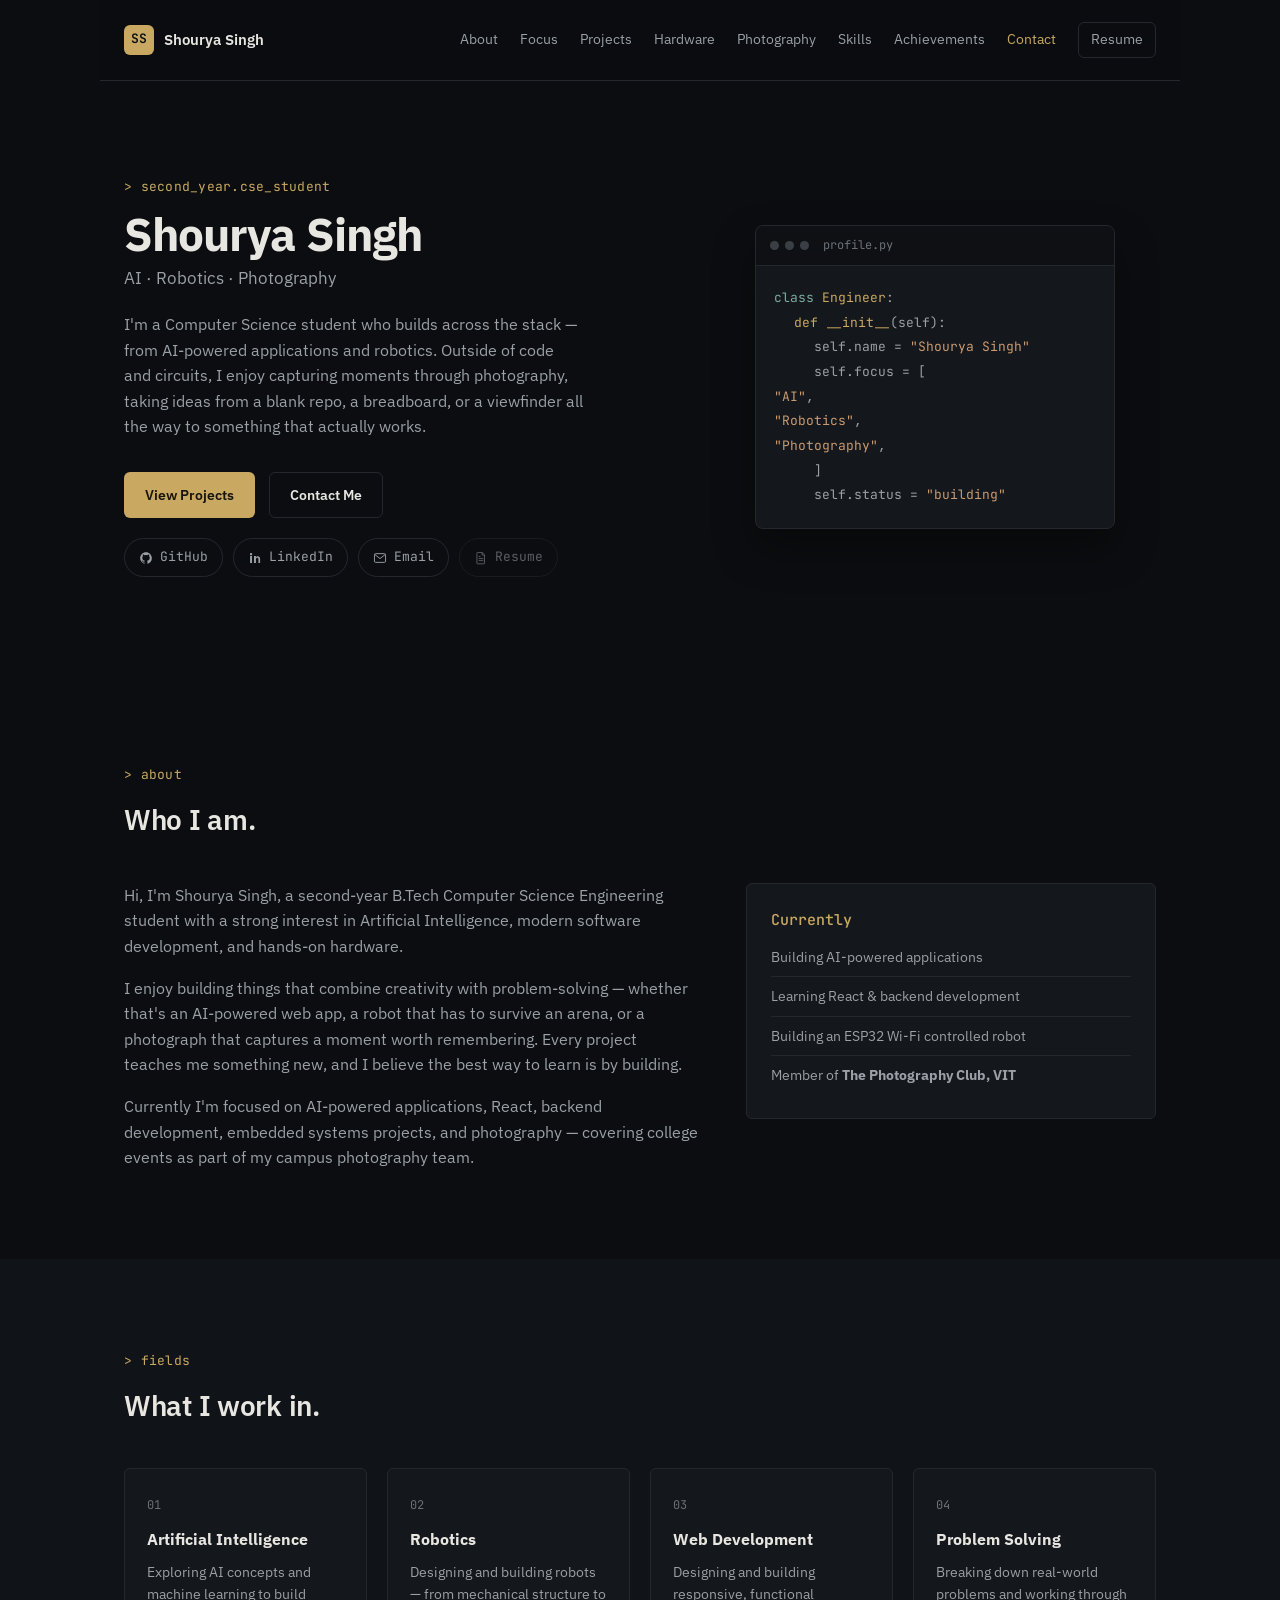
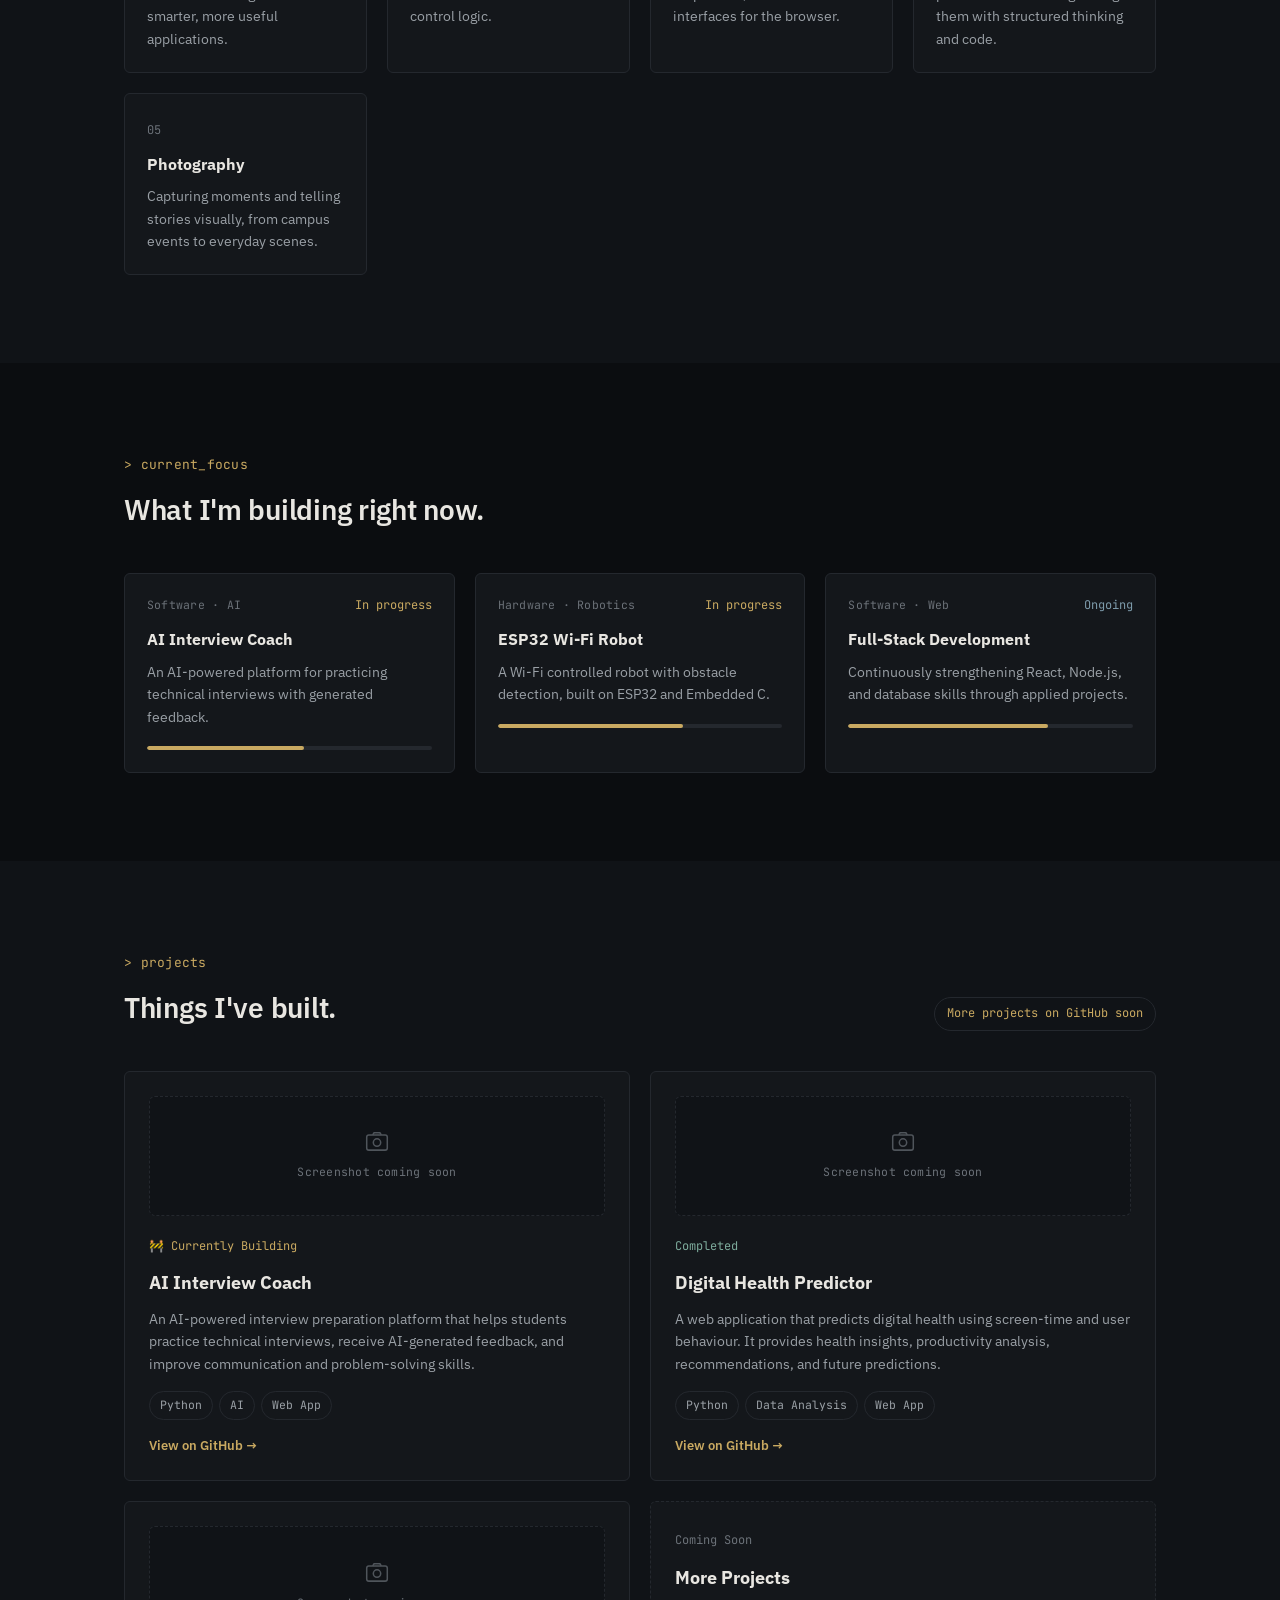
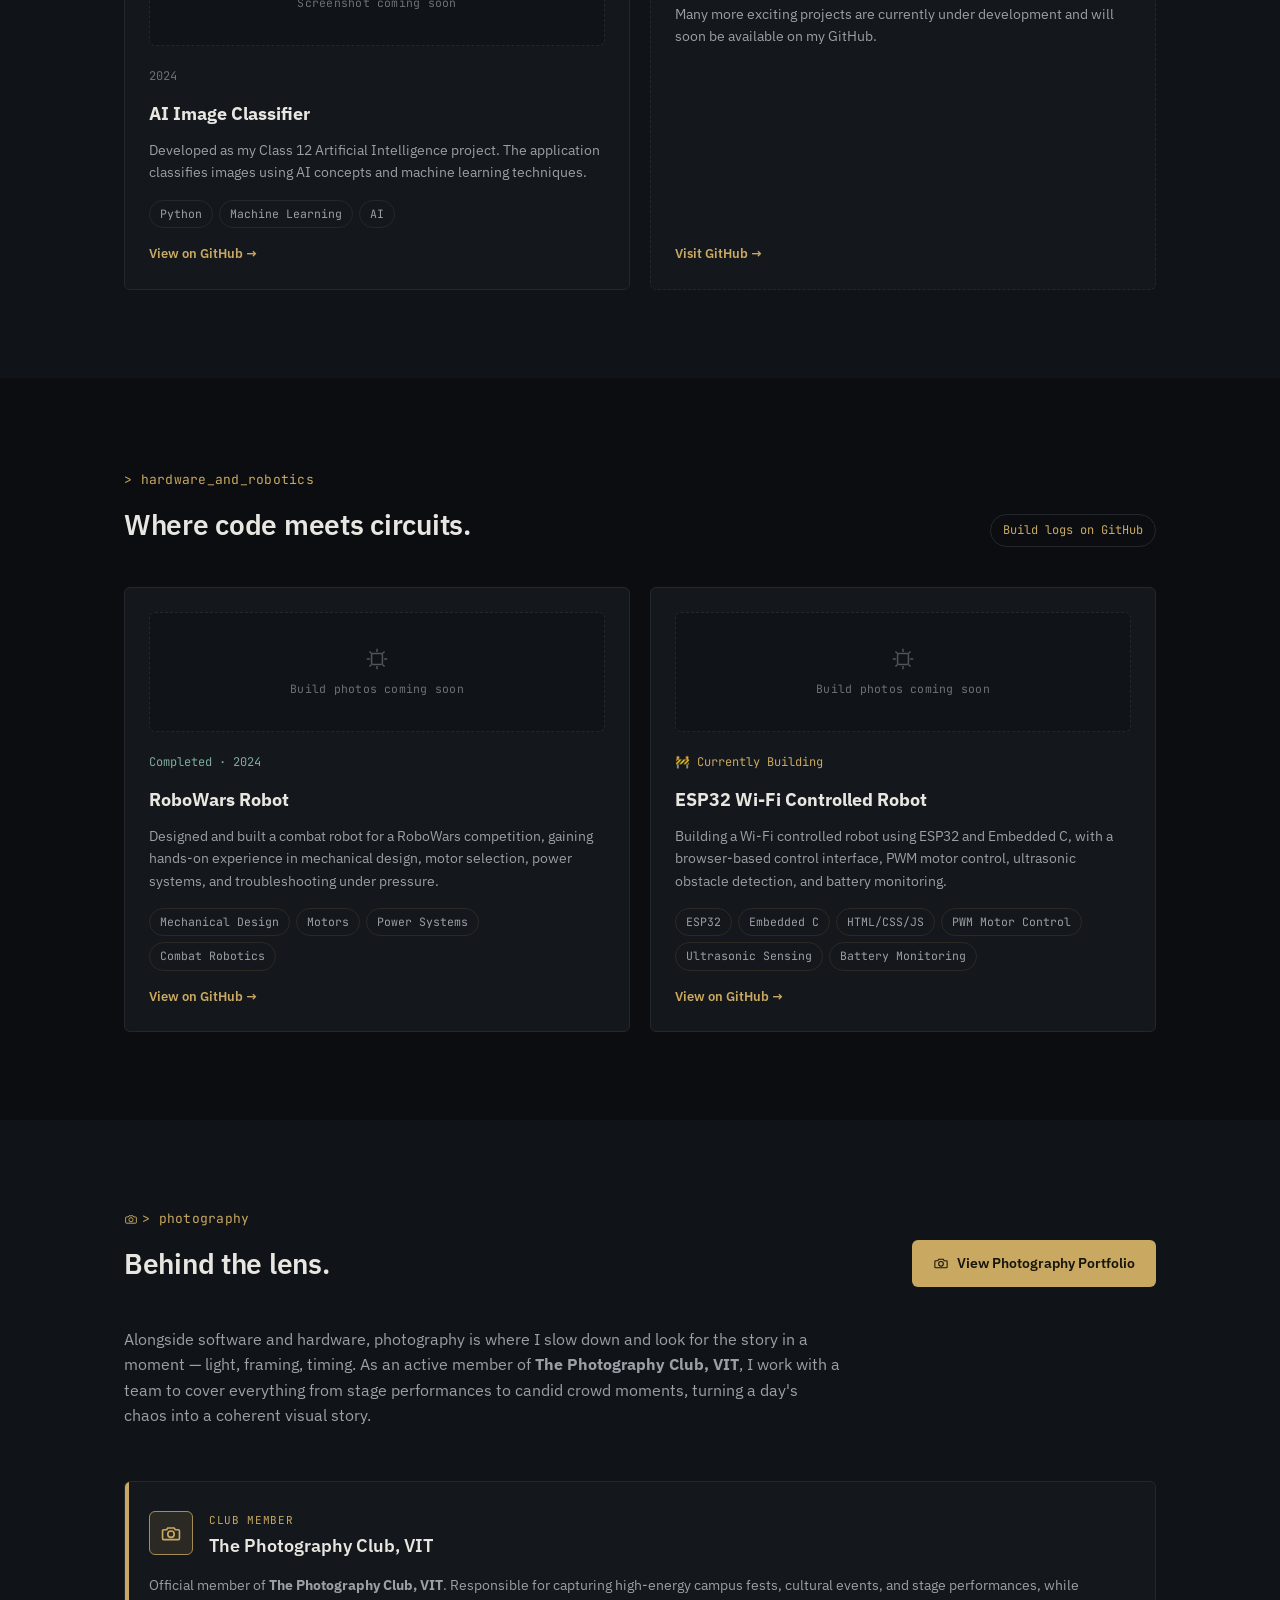
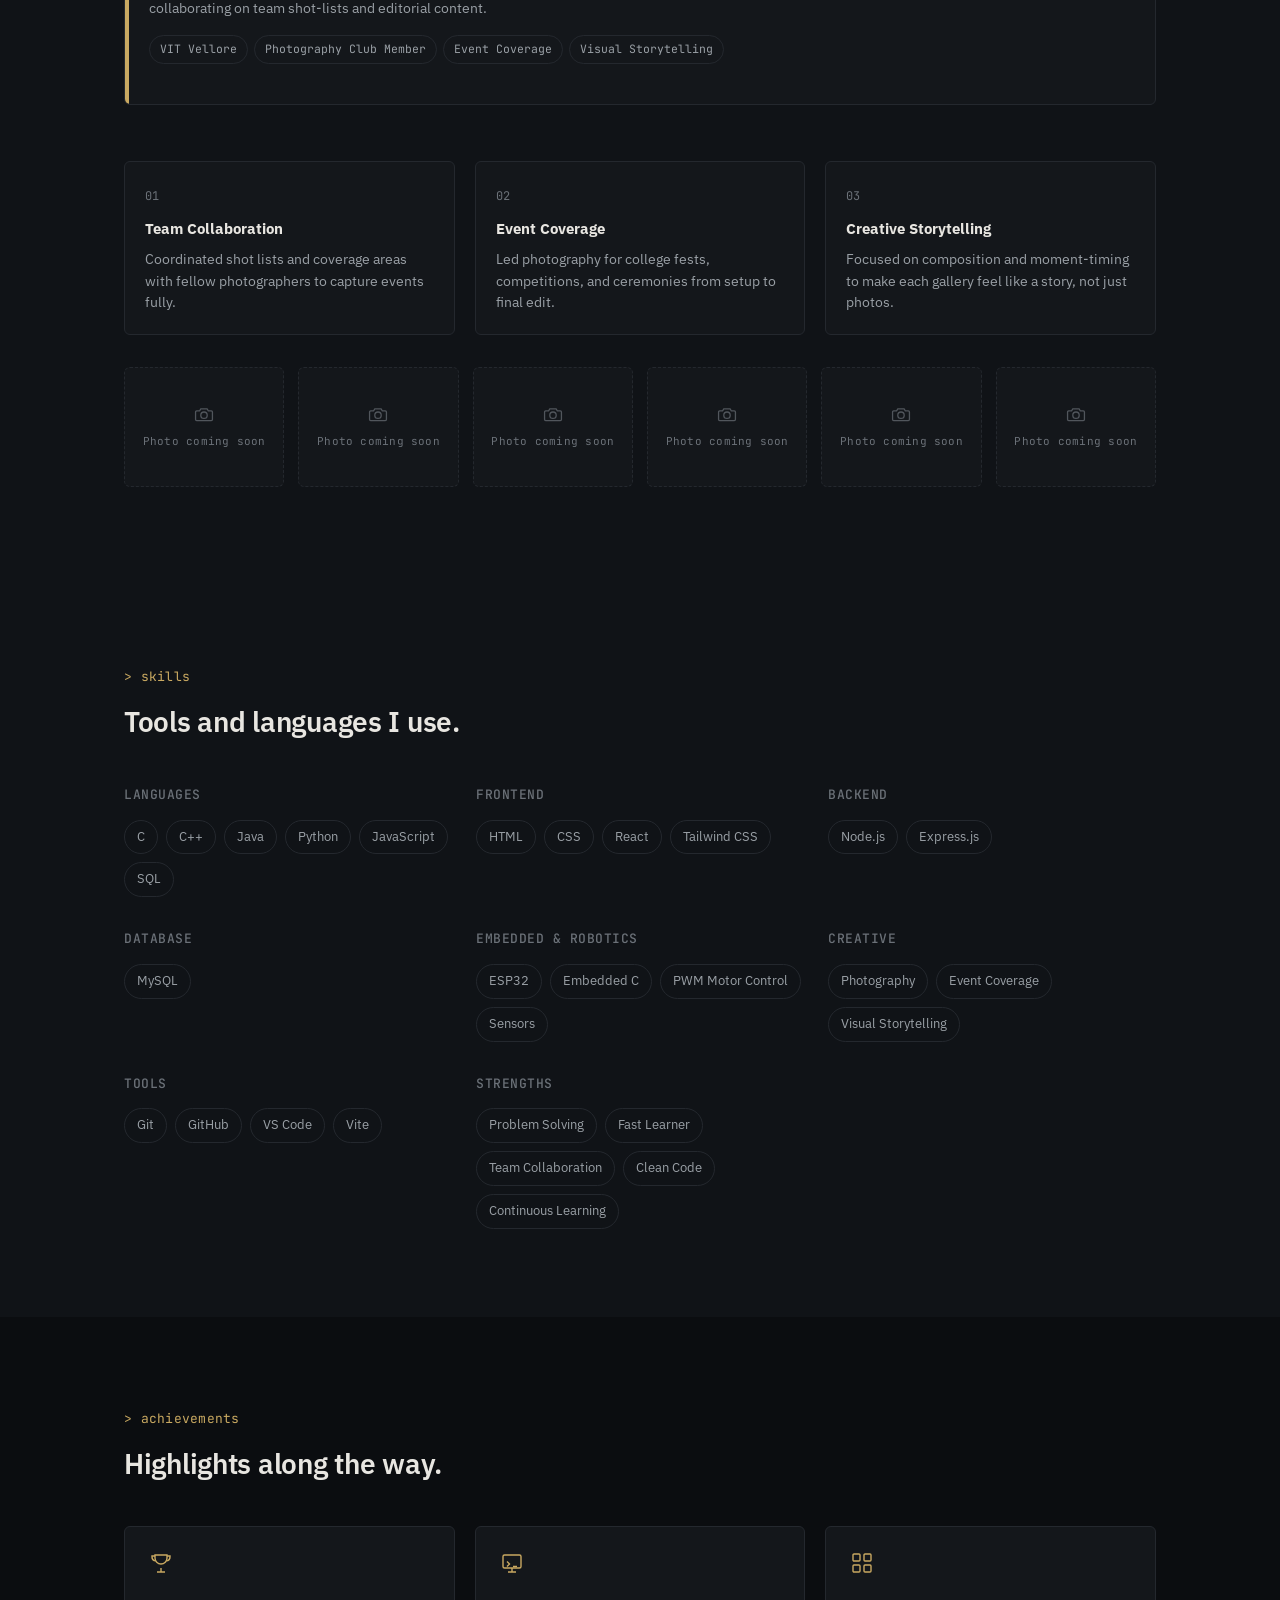
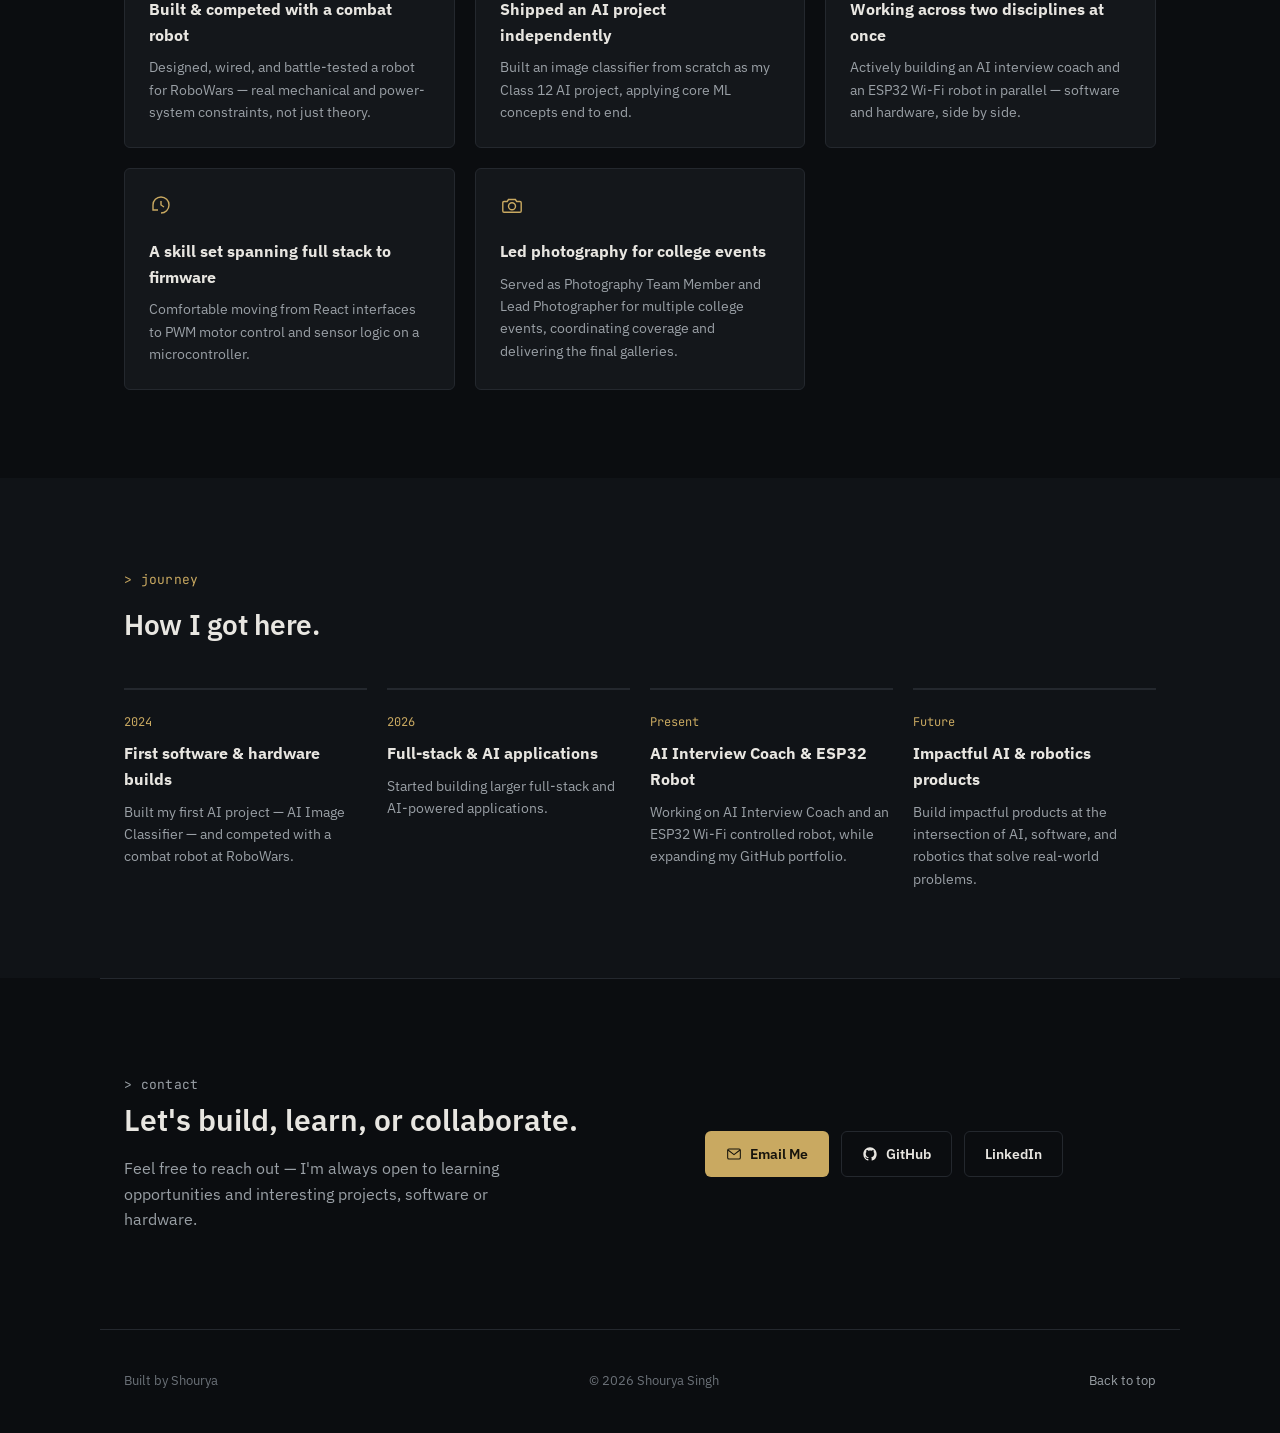
==== commit 94a26b79: "Removed some things" ====
--- a/index.html
+++ b/index.html
@@ -159,31 +159,21 @@
         </article>
         <article class="field-card">
           <span class="card-tag">02</span>
-          <h3>Full Stack Development</h3>
-          <p>Connecting frontend, backend, and databases into complete working applications.</p>
+          <h3>Robotics</h3>
+          <p>Designing and building robots — from mechanical structure to control logic.</p>
         </article>
         <article class="field-card">
           <span class="card-tag">03</span>
-          <h3>Embedded Systems</h3>
-          <p>Programming microcontrollers and interfacing sensors, motors, and communication modules.</p>
+          <h3>Web Development</h3>
+          <p>Designing and building responsive, functional interfaces for the browser.</p>
         </article>
         <article class="field-card">
           <span class="card-tag">04</span>
-          <h3>Robotics</h3>
-          <p>Designing and building robots — from mechanical structure to control logic.</p>
+          <h3>Problem Solving</h3>
+          <p>Breaking down real-world problems and working through them with structured thinking and code.</p>
         </article>
         <article class="field-card">
           <span class="card-tag">05</span>
-          <h3>Web Development</h3>
-          <p>Designing and building responsive, functional interfaces for the browser.</p>
-        </article>
-        <article class="field-card">
-          <span class="card-tag">06</span>
-          <h3>Problem Solving</h3>
-          <p>Breaking down real-world problems and working through them with structured thinking and code.</p>
-        </article>
-        <article class="field-card">
-          <span class="card-tag">07</span>
           <h3>Photography</h3>
           <p>Capturing moments and telling stories visually, from campus events to everyday scenes.</p>
         </article>
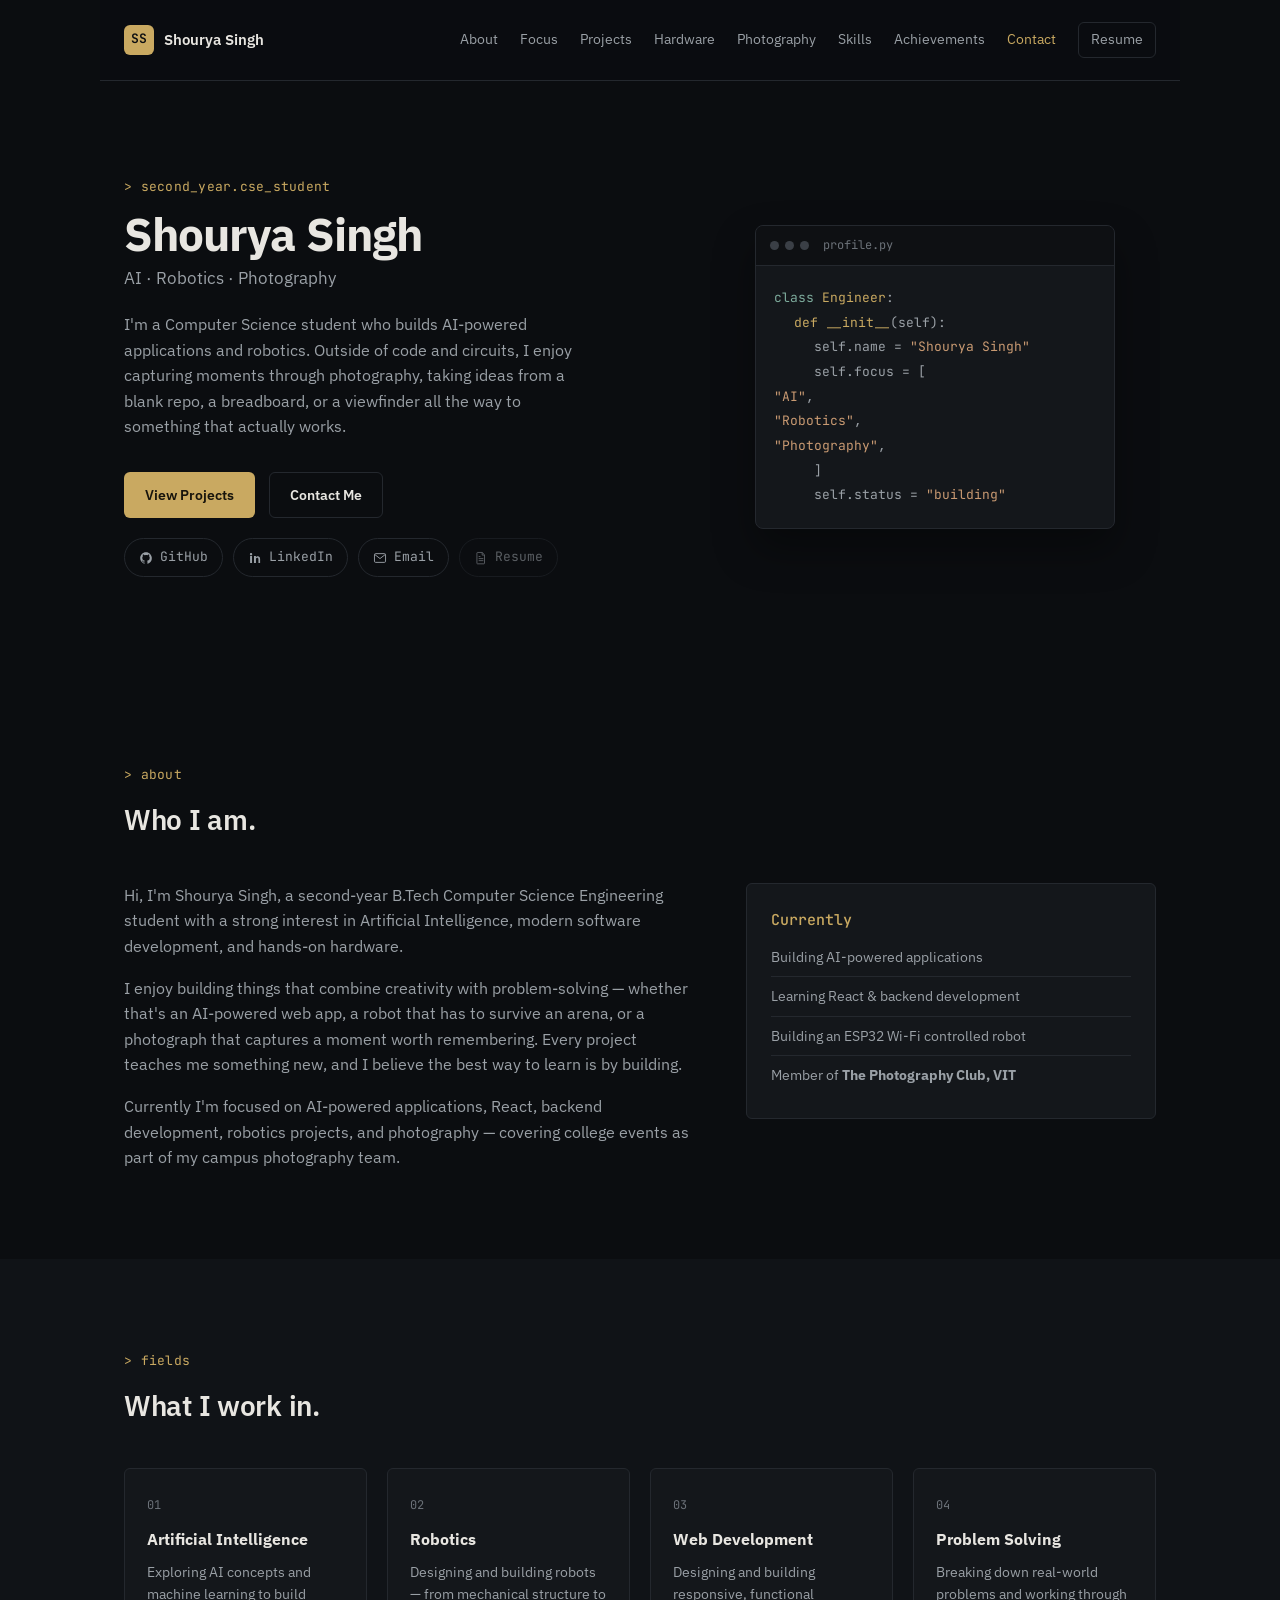
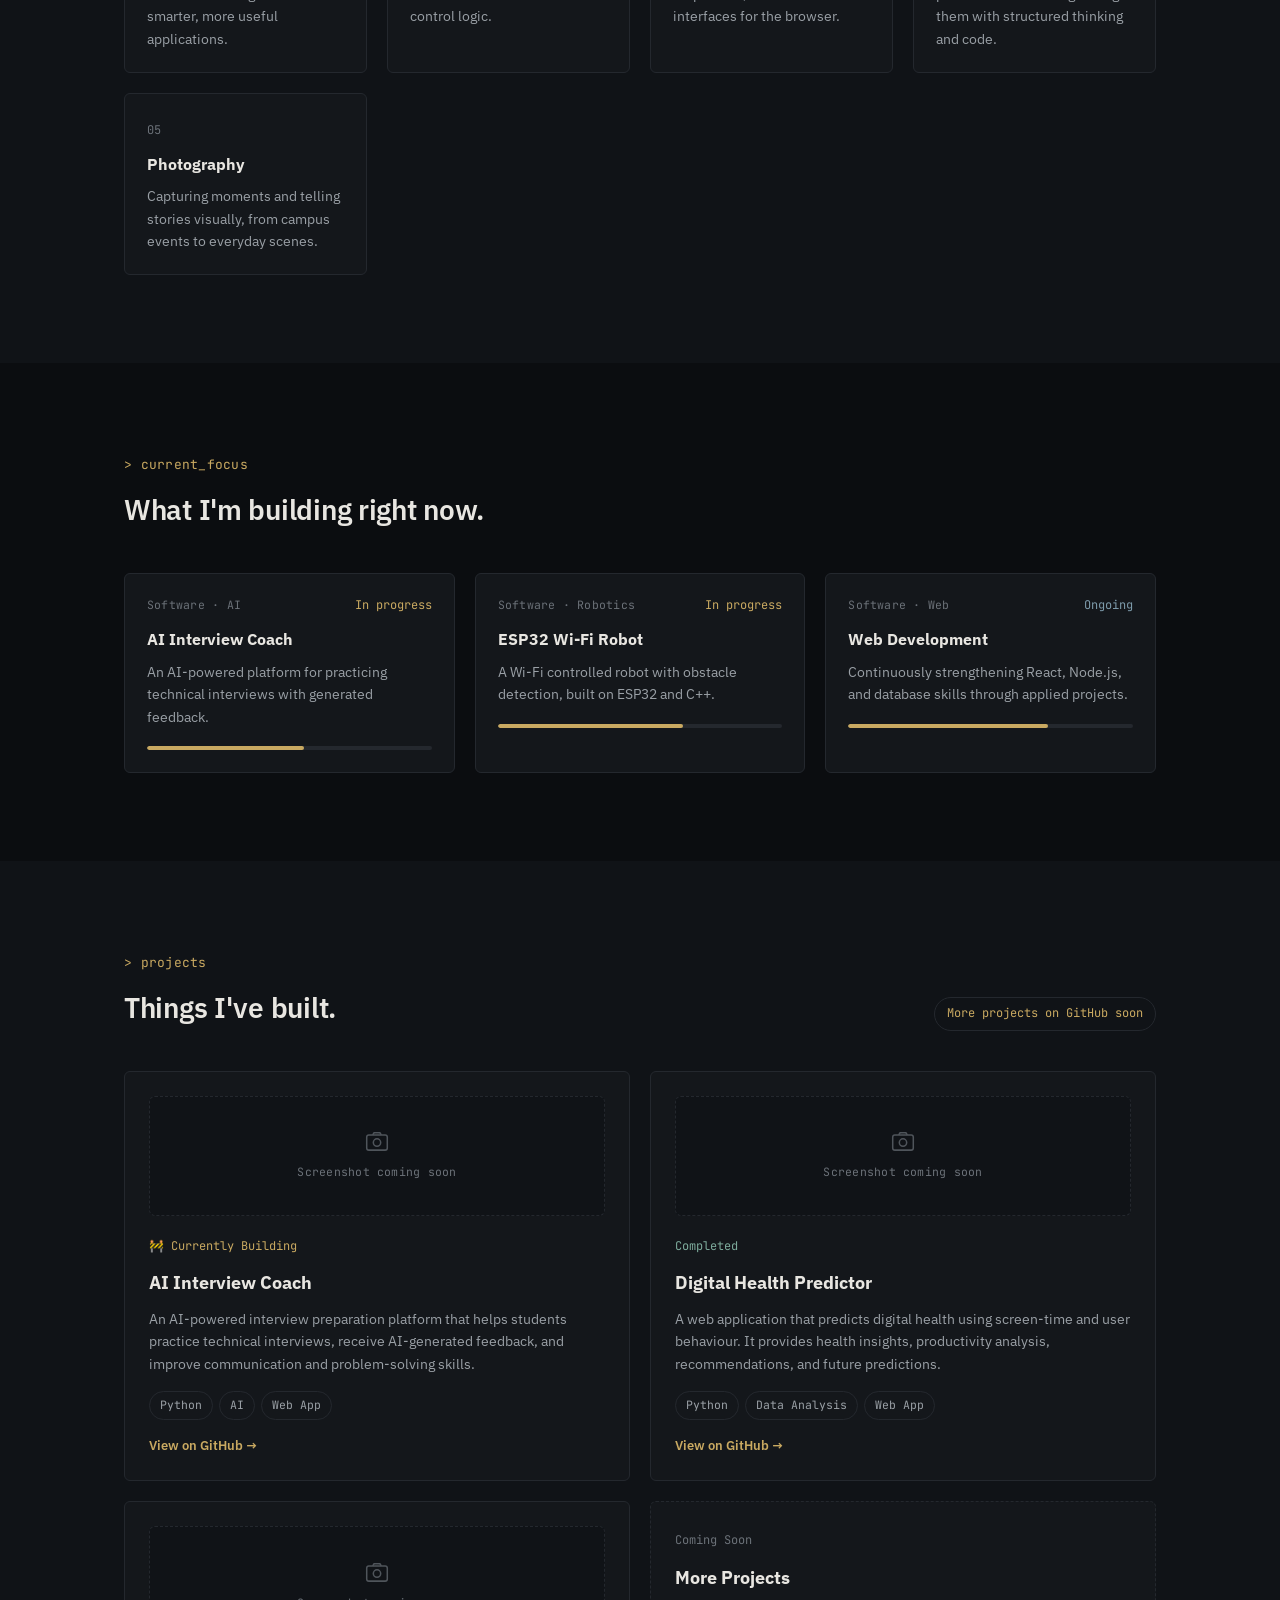
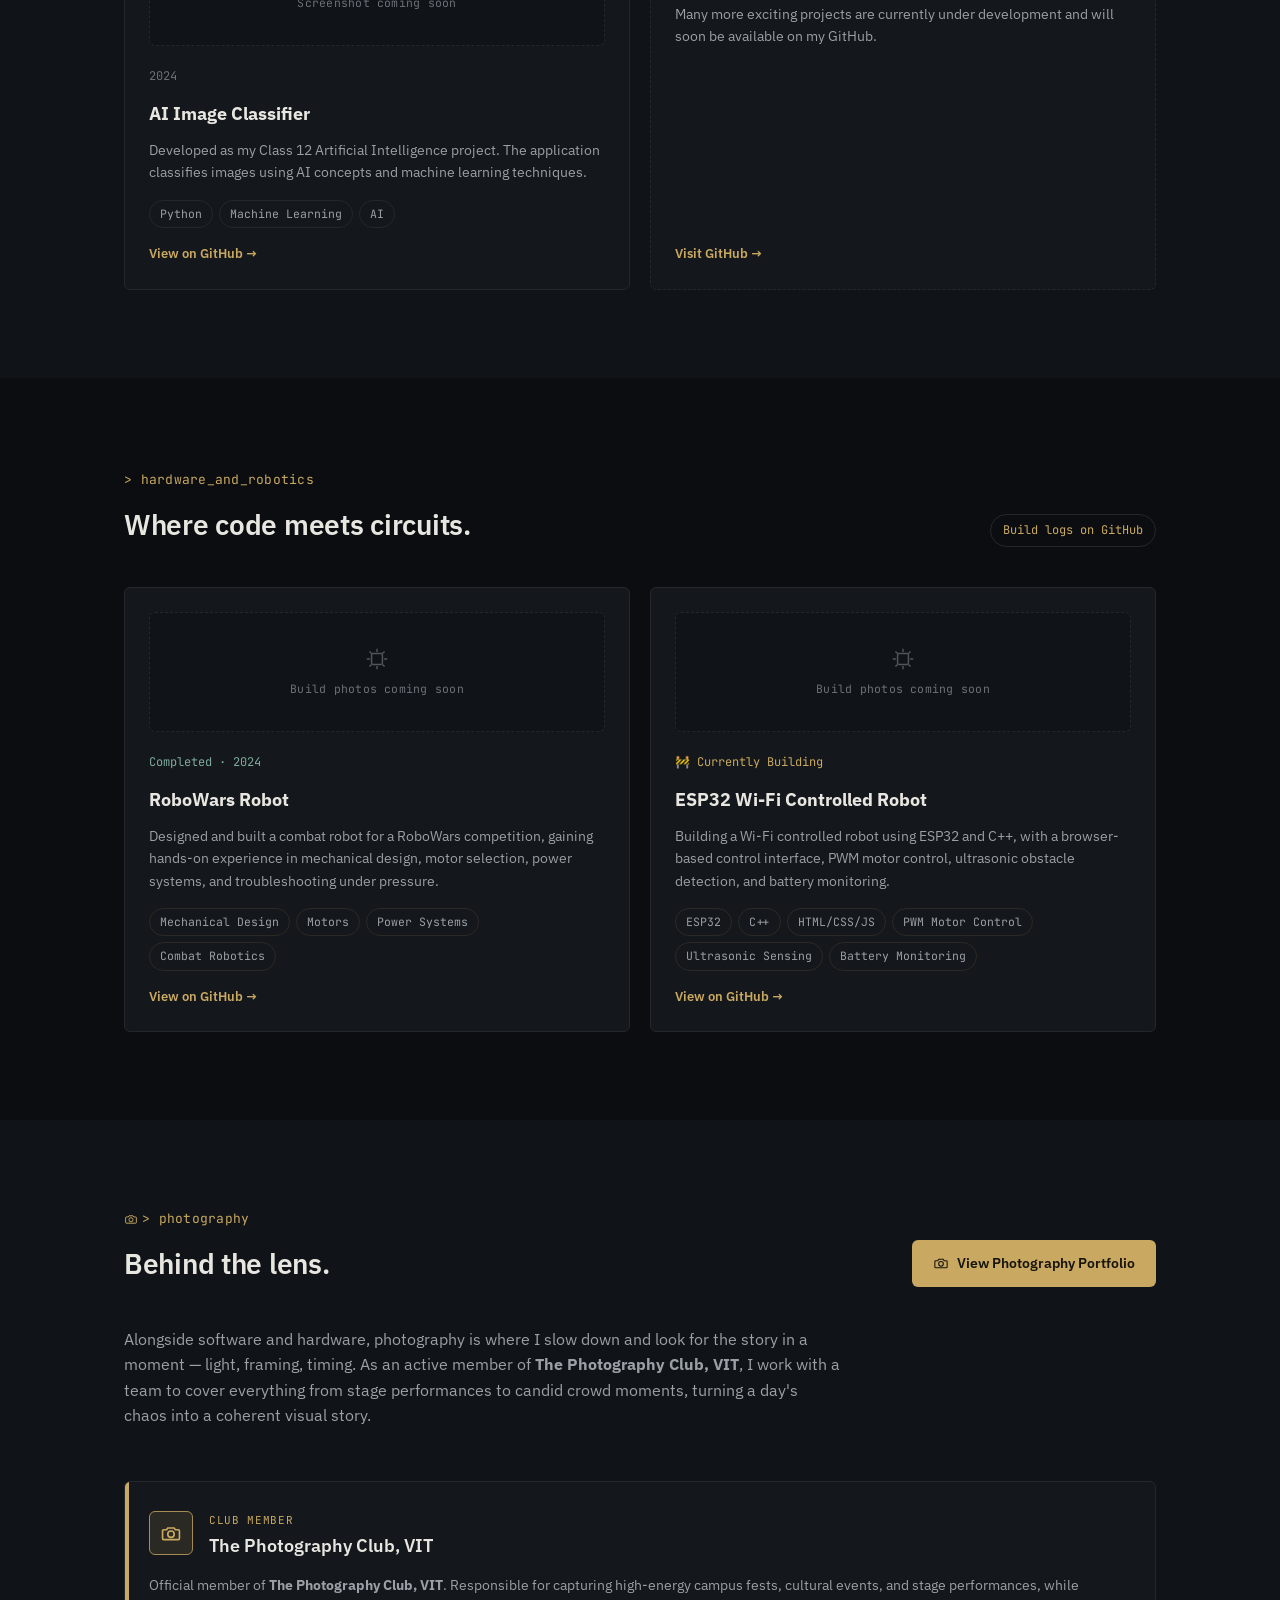
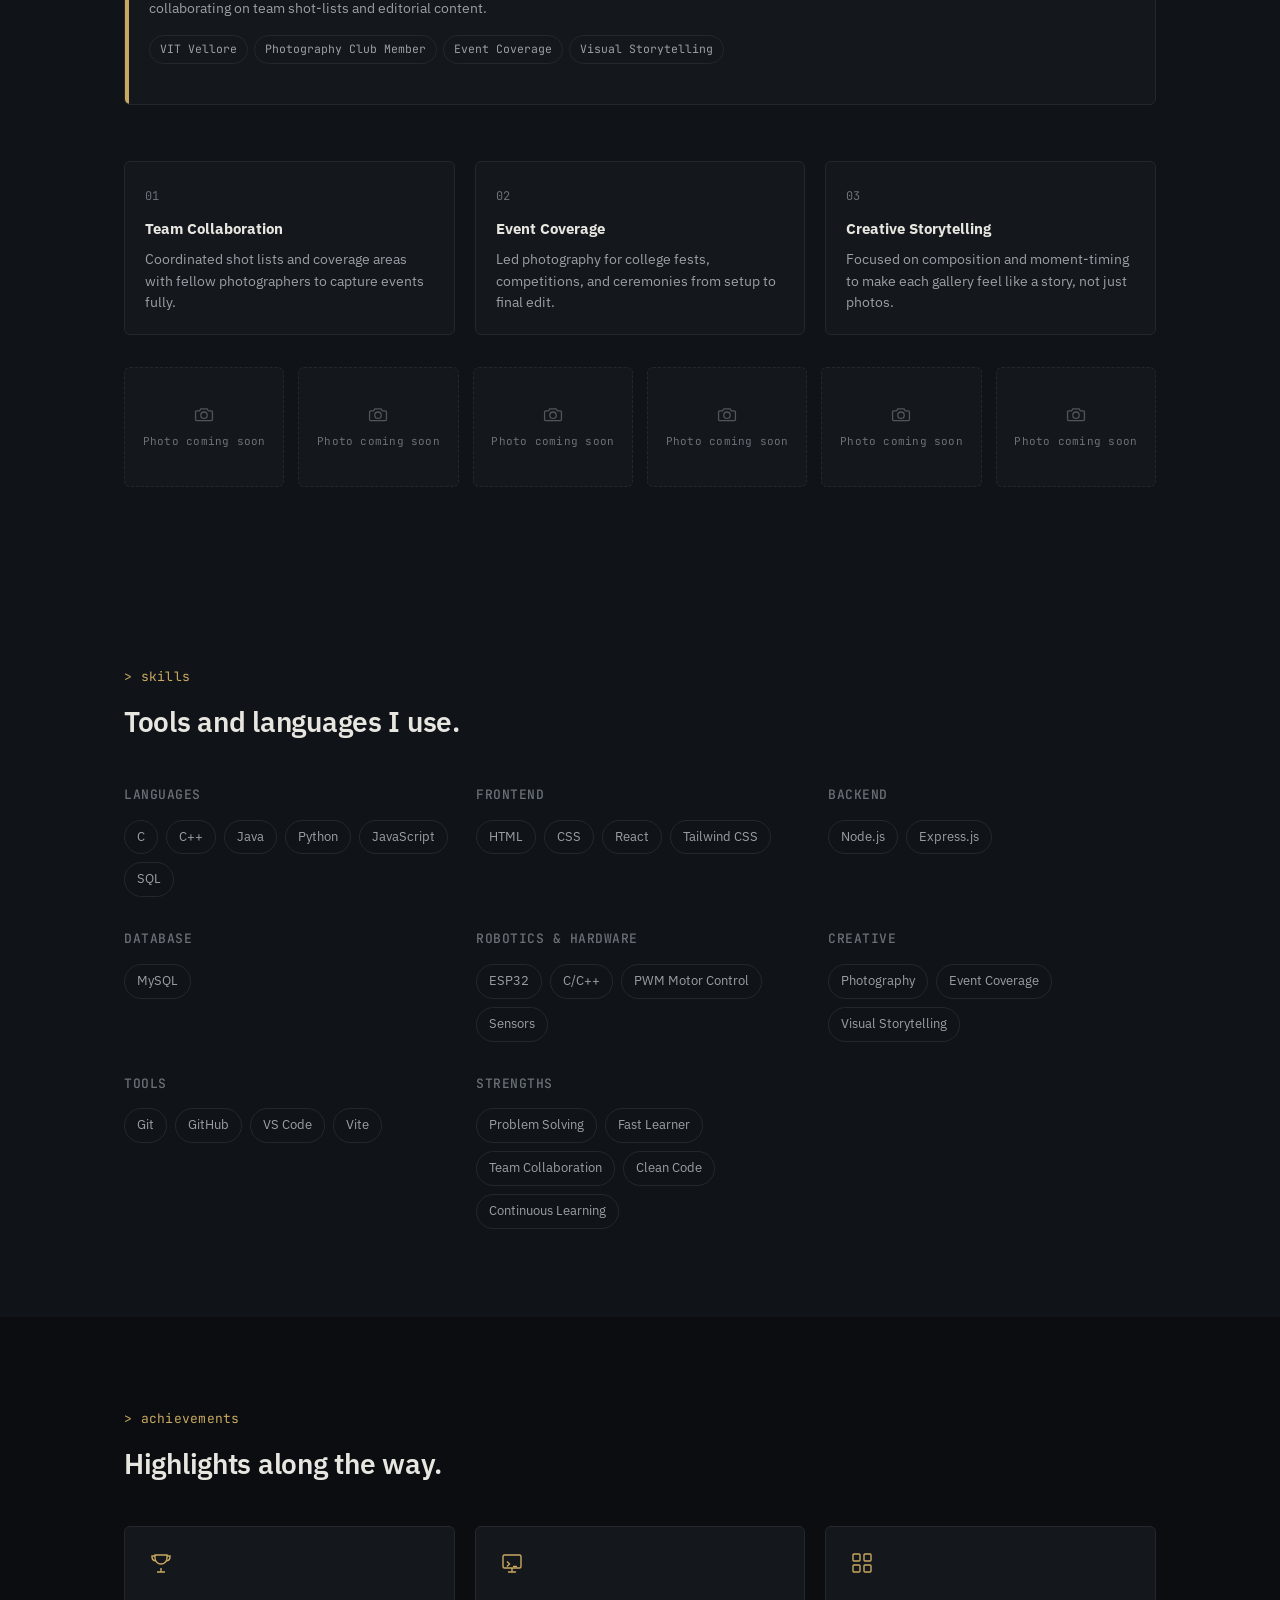
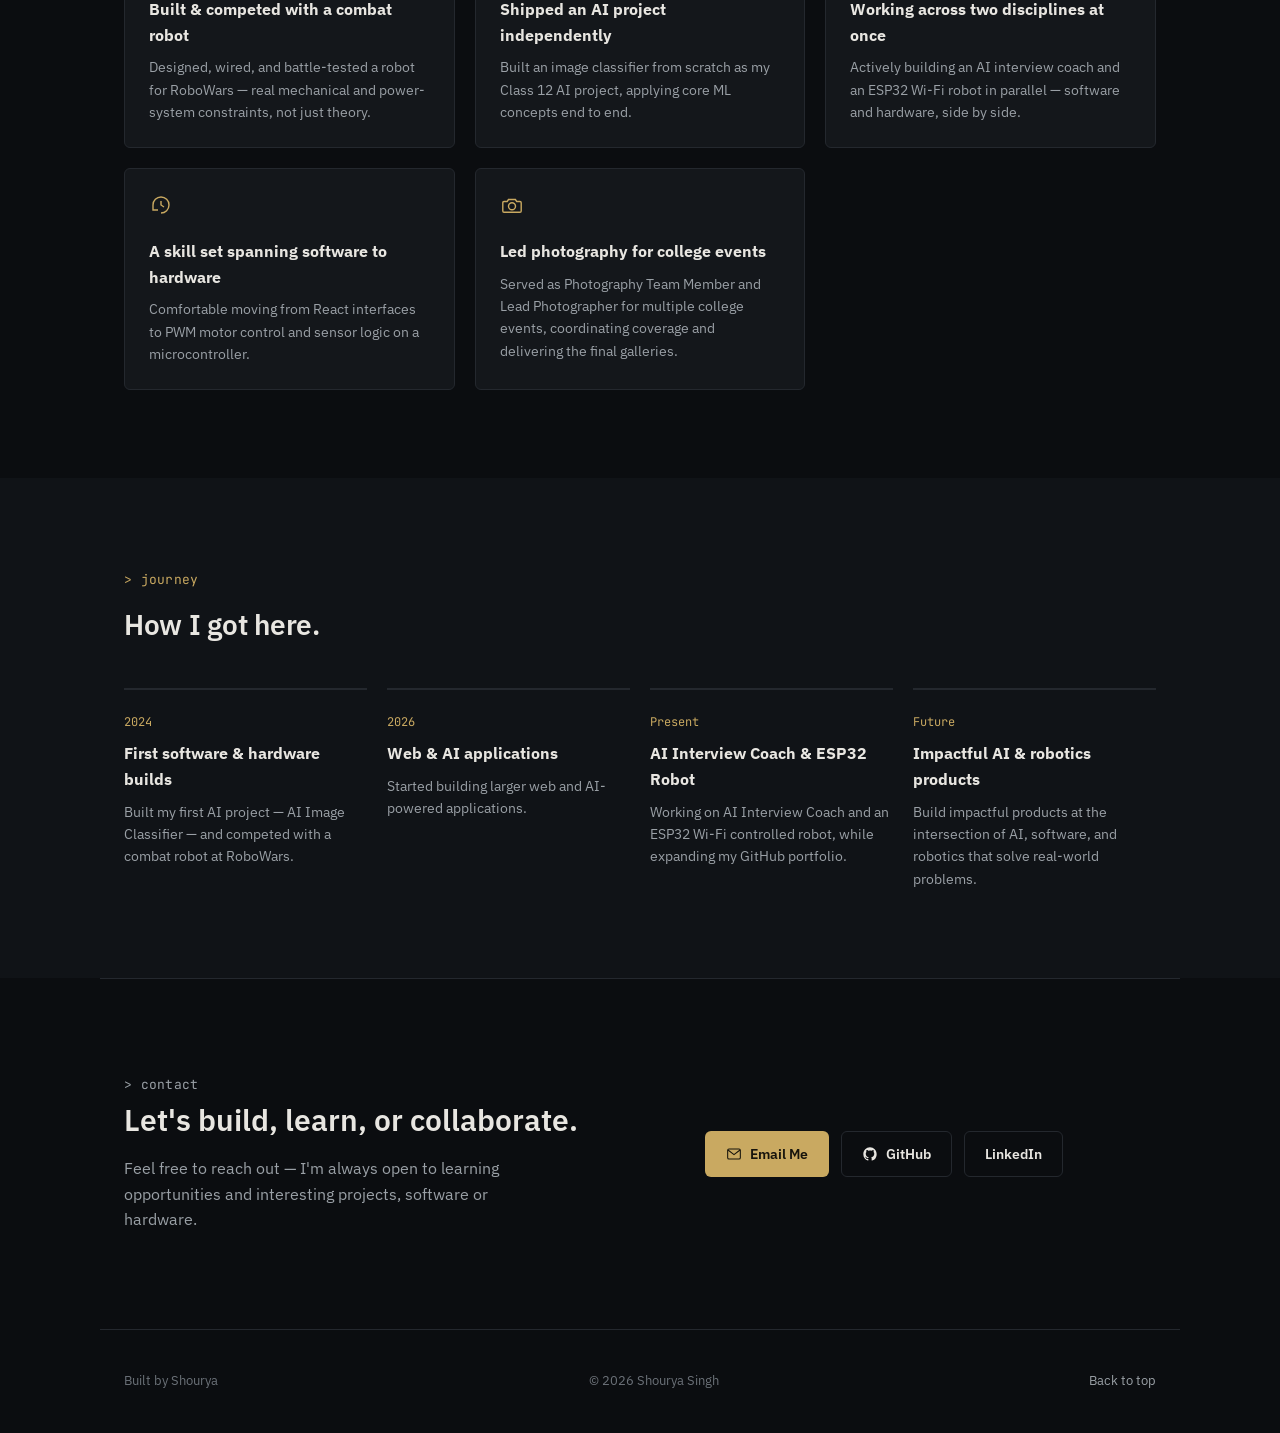
==== commit dfd80531: "Removed some things" ====
--- a/index.html
+++ b/index.html
@@ -49,7 +49,7 @@
         <h1>Shourya Singh</h1>
         <p class="hero-role">AI &middot; Robotics &middot; Photography</p>
         <p class="hero-text">
-          I'm a Computer Science student who builds across the stack — from AI-powered applications
+          I'm a Computer Science student who builds AI-powered applications
           and robotics. Outside of code and circuits, I enjoy
           capturing moments through photography, taking ideas from a blank repo, a breadboard, or a
           viewfinder all the way to something that actually works.
@@ -130,7 +130,7 @@
             to learn is by building.
           </p>
           <p>
-            Currently I'm focused on AI-powered applications, React, backend development, embedded systems
+            Currently I'm focused on AI-powered applications, React, backend development, robotics
             projects, and photography — covering college events as part of my campus photography team.
           </p>
         </div>
@@ -197,11 +197,11 @@
         </article>
         <article class="focus-card">
           <div class="focus-top">
-            <span class="focus-label">Hardware &middot; Robotics</span>
+            <span class="focus-label">Software &middot; Robotics</span>
             <span class="project-status building">In progress</span>
           </div>
           <h3>ESP32 Wi-Fi Robot</h3>
-          <p>A Wi-Fi controlled robot with obstacle detection, built on ESP32 and Embedded C.</p>
+          <p>A Wi-Fi controlled robot with obstacle detection, built on ESP32 and C++.</p>
           <div class="focus-bar"><span style="width: 65%;"></span></div>
         </article>
         <article class="focus-card">
@@ -209,7 +209,7 @@
             <span class="focus-label">Software &middot; Web</span>
             <span class="project-status ongoing">Ongoing</span>
           </div>
-          <h3>Full-Stack Development</h3>
+          <h3>Web Development</h3>
           <p>Continuously strengthening React, Node.js, and database skills through applied projects.</p>
           <div class="focus-bar"><span style="width: 70%;"></span></div>
         </article>
@@ -362,12 +362,12 @@
           </div>
           <h3>ESP32 Wi-Fi Controlled Robot</h3>
           <p>
-            Building a Wi-Fi controlled robot using ESP32 and Embedded C, with a browser-based control
+            Building a Wi-Fi controlled robot using ESP32 and C++, with a browser-based control
             interface, PWM motor control, ultrasonic obstacle detection, and battery monitoring.
           </p>
           <div class="tag-row">
             <span>ESP32</span>
-            <span>Embedded C</span>
+            <span>C++</span>
             <span>HTML/CSS/JS</span>
             <span>PWM Motor Control</span>
             <span>Ultrasonic Sensing</span>
@@ -537,10 +537,10 @@
           </div>
         </div>
         <div class="skill-column">
-          <h3>Embedded &amp; Robotics</h3>
+          <h3>Robotics &amp; Hardware</h3>
           <div class="pill-row">
             <span>ESP32</span>
-            <span>Embedded C</span>
+            <span>C/C++</span>
             <span>PWM Motor Control</span>
             <span>Sensors</span>
           </div>
@@ -614,7 +614,7 @@
             <path d="M4 12v5h5"></path>
             <path d="M12 8v4l3 2"></path>
           </svg>
-          <h3>A skill set spanning full stack to firmware</h3>
+          <h3>A skill set spanning software to hardware</h3>
           <p>Comfortable moving from React interfaces to PWM motor control and sensor logic on a microcontroller.</p>
         </article>
         <article class="achievement-card">
@@ -642,8 +642,8 @@
         </article>
         <article>
           <span>2026</span>
-          <h3>Full-stack &amp; AI applications</h3>
-          <p>Started building larger full-stack and AI-powered applications.</p>
+          <h3>Web &amp; AI applications</h3>
+          <p>Started building larger web and AI-powered applications.</p>
         </article>
         <article>
           <span>Present</span>
